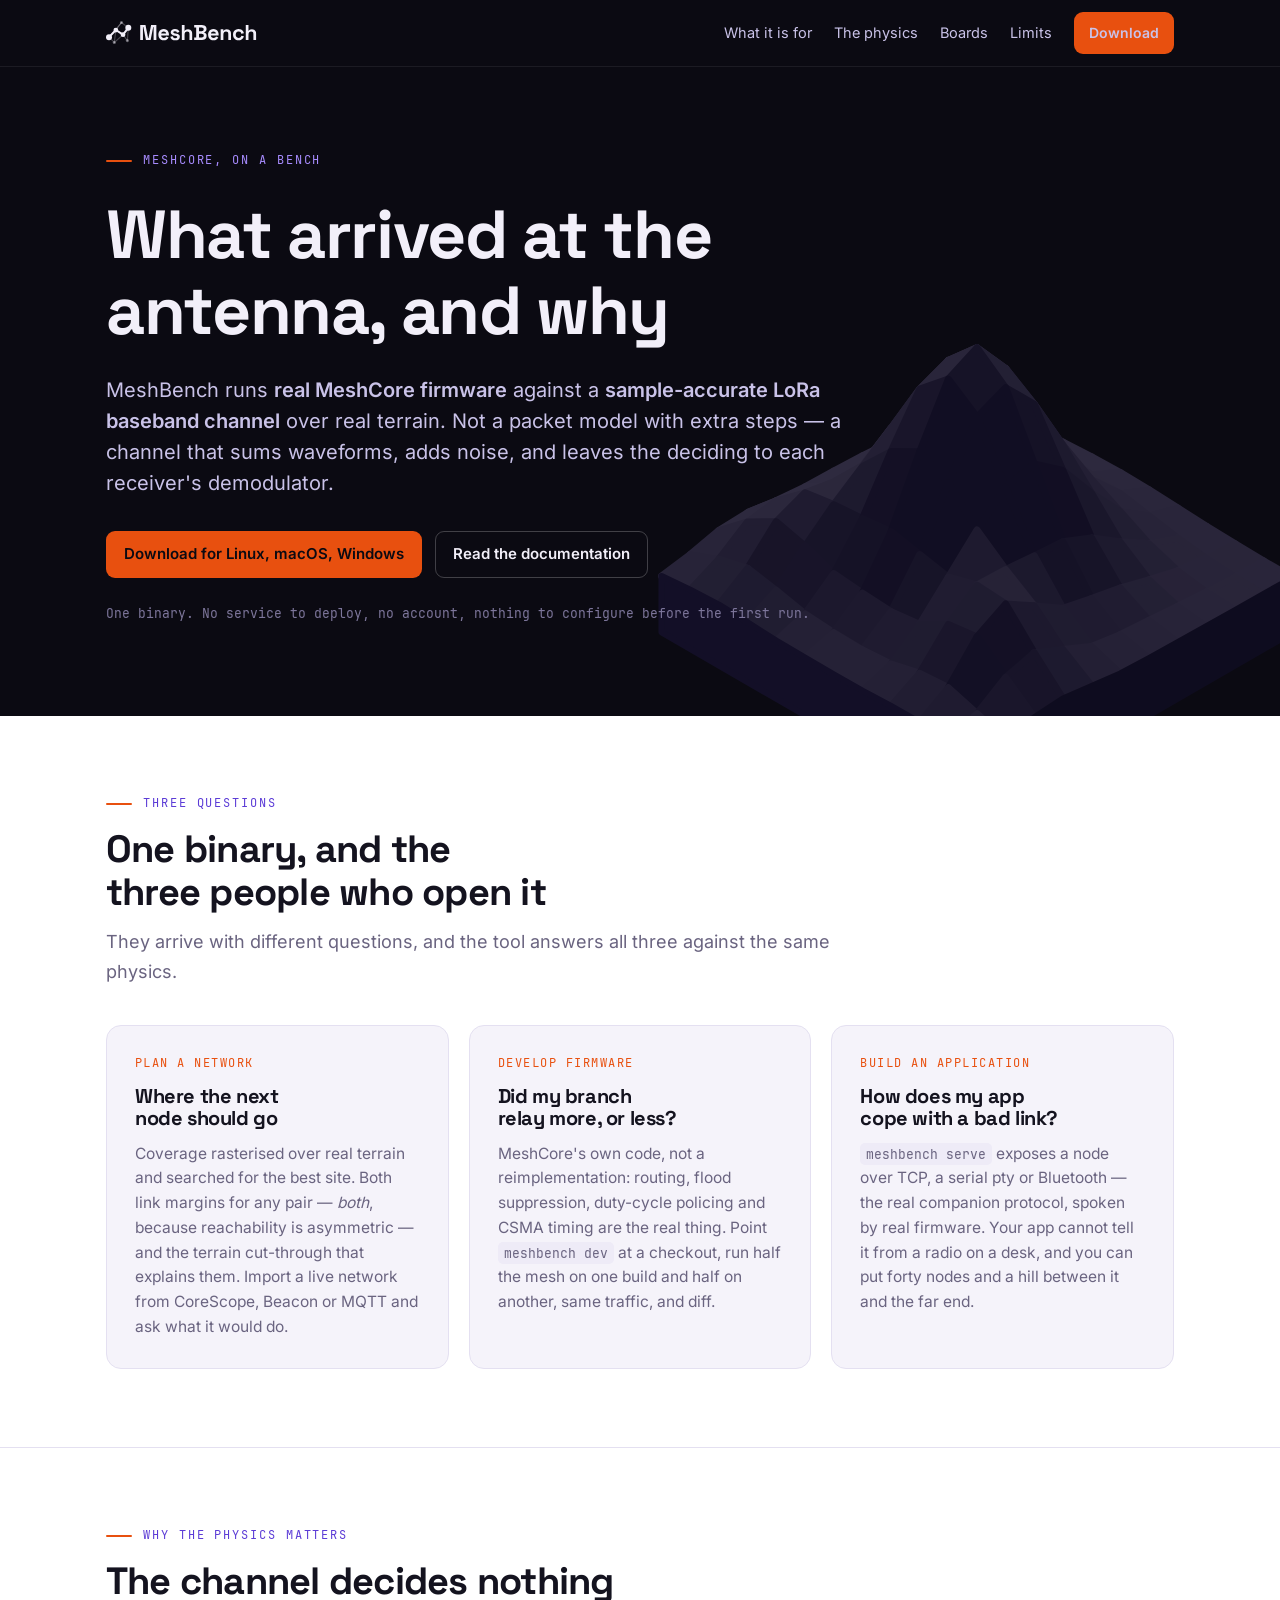
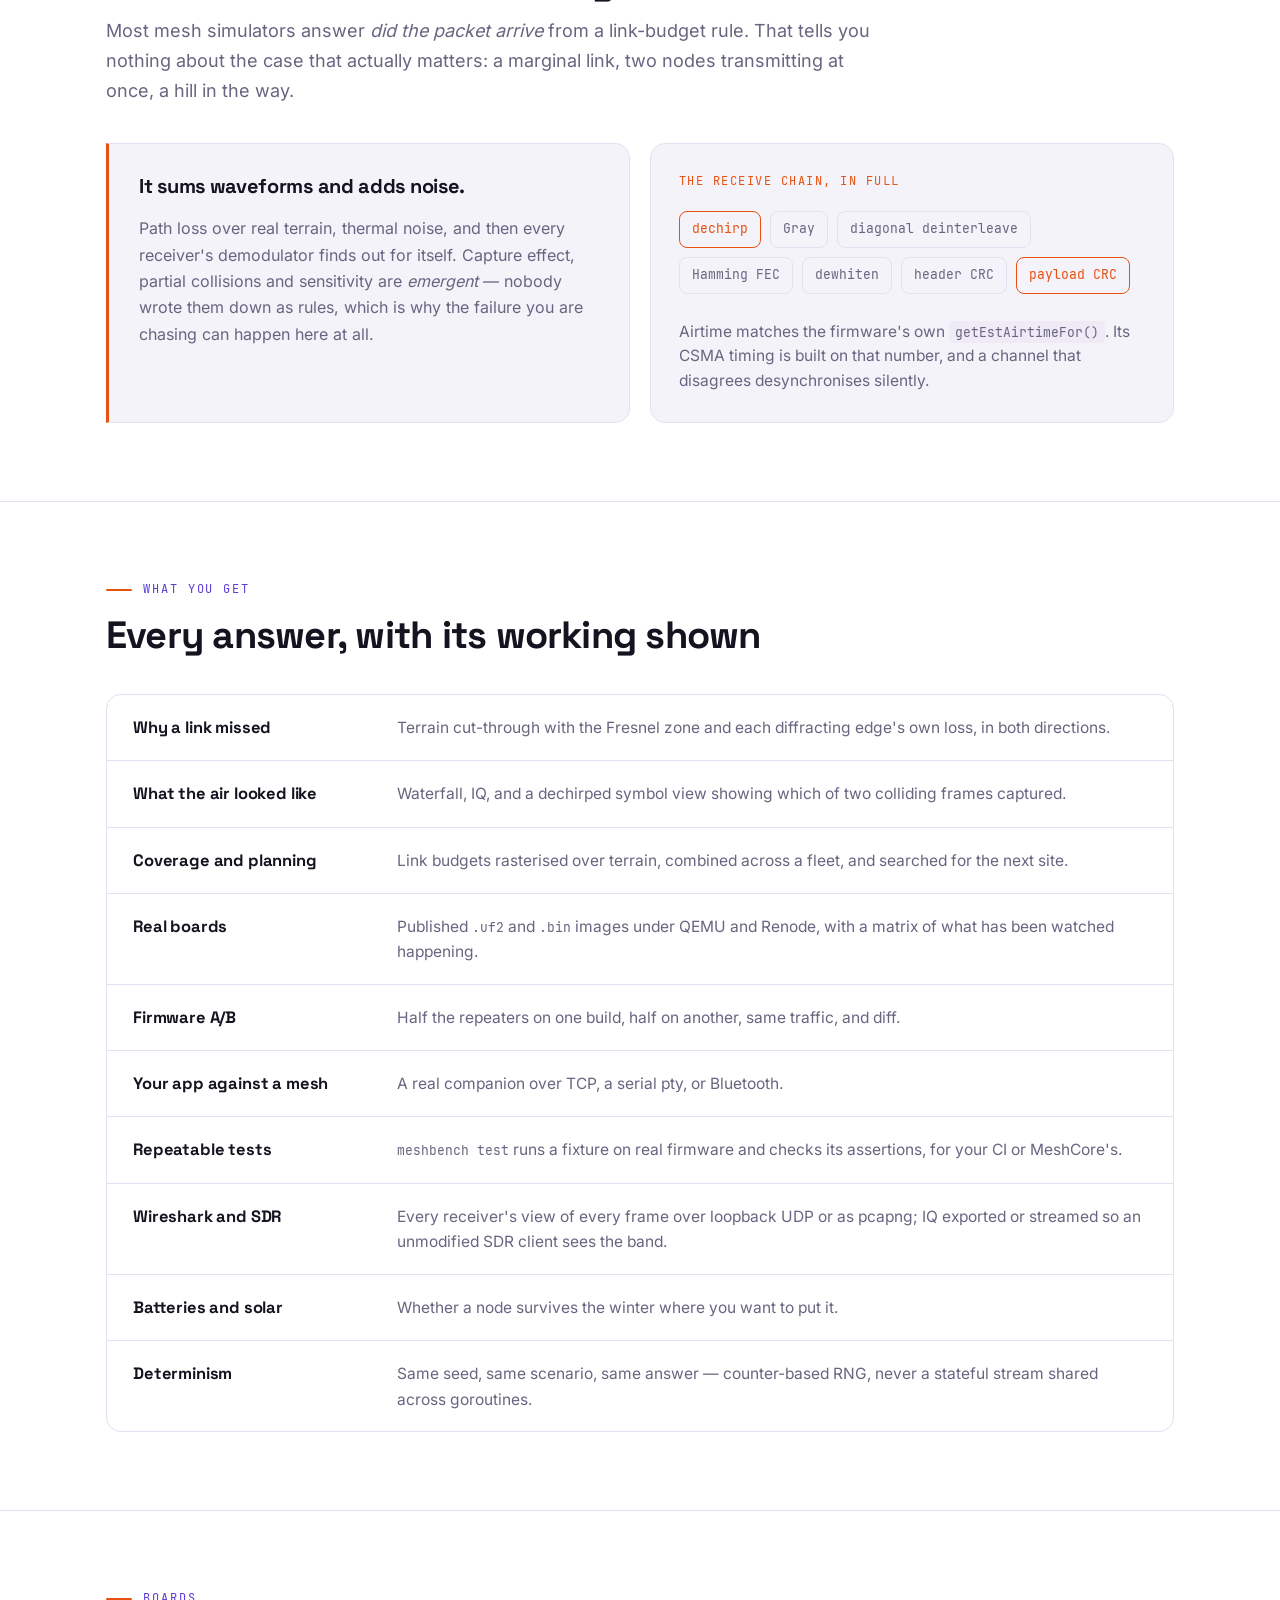
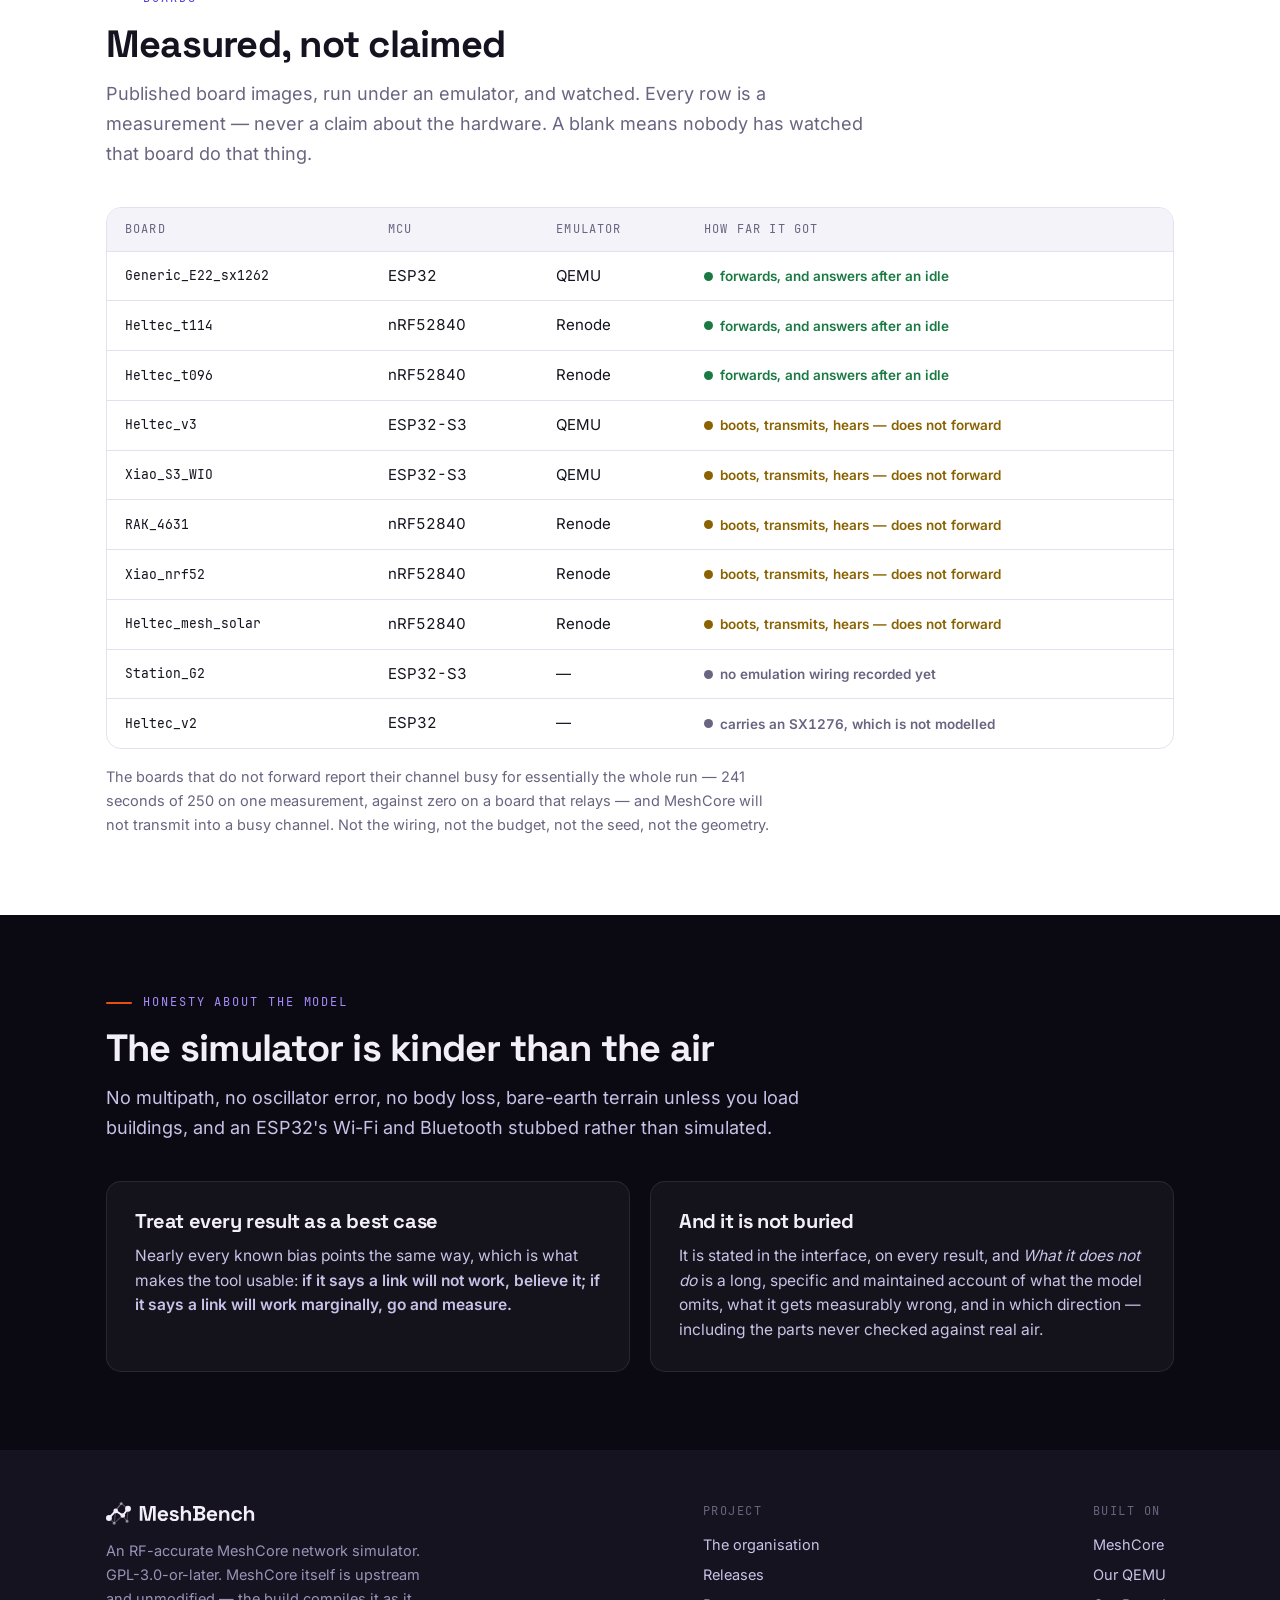
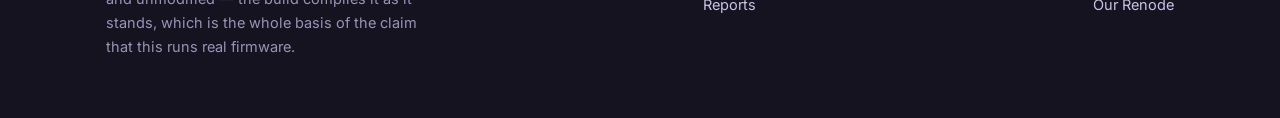
==== index.html @ 089a295e "site: one page, and the honesty section is not furniture A static front page for MeshBench: what it " ====
<!doctype html>
<html lang="en">
<head>
<meta charset="utf-8">
<meta name="viewport" content="width=device-width, initial-scale=1">
<title>MeshBench — what arrived at the antenna, and why</title>
<meta name="description" content="An RF-accurate MeshCore network simulator. Real firmware, a sample-accurate LoRa channel, real terrain, and a channel that decides nothing.">
<link rel="icon" href="brand/favicon.svg" type="image/svg+xml">
<meta name="theme-color" content="#0B0A12">
<meta property="og:title" content="MeshBench">
<meta property="og:description" content="An RF-accurate MeshCore network simulator: real firmware against a sample-accurate LoRa channel over real terrain.">
<meta property="og:image" content="brand/card.png">
<meta property="og:type" content="website">
<link rel="stylesheet" href="styles.css">
</head>
<body>

<header class="masthead">
  <div class="wrap">
    <a class="brand" href="#top" aria-label="MeshBench"><svg xmlns="http://www.w3.org/2000/svg" viewBox="0 0 324.6 49.2" fill="none" stroke-linecap="round" stroke-linejoin="round" role="img" aria-label="MeshBench"><g transform="translate(-6.25,-11.31) scale(1.3300)">
  <path d="M 9.50 34.50 L 18.00 43.00" stroke="currentColor" stroke-width="1.8" opacity="0.26"/>
  <path d="M 18.00 43.00 L 32.00 30.50" stroke="currentColor" stroke-width="1.8" opacity="0.26"/>
  <path d="M 18.00 43.00 L 20.50 23.00" stroke="currentColor" stroke-width="1.8" opacity="0.26"/>
  <path d="M 20.50 23.00 L 29.50 11.00" stroke="currentColor" stroke-width="1.8" opacity="0.26"/>
  <path d="M 29.50 11.00 L 40.50 19.50" stroke="currentColor" stroke-width="1.8" opacity="0.26"/>
  <path d="M 32.00 30.50 L 39.00 40.00" stroke="currentColor" stroke-width="1.8" opacity="0.26"/>
  <path d="M 40.50 19.50 L 39.00 40.00" stroke="currentColor" stroke-width="1.8" opacity="0.26"/>
  <path d="M 9.50 34.50 L 29.50 11.00" stroke="currentColor" stroke-width="1.8" opacity="0.26"/>
  <path d="M 9.50 34.50 L 20.50 23.00" stroke="currentColor" stroke-width="3.2"/>
  <path d="M 20.50 23.00 L 32.00 30.50" stroke="currentColor" stroke-width="3.2"/>
  <path d="M 32.00 30.50 L 40.50 19.50" stroke="currentColor" stroke-width="3.2"/>
  <circle cx="18.00" cy="43.00" r="2.50" fill="currentColor" opacity="0.4"/>
  <circle cx="29.50" cy="11.00" r="2.50" fill="currentColor" opacity="0.4"/>
  <circle cx="39.00" cy="40.00" r="2.50" fill="currentColor" opacity="0.4"/>
  <circle cx="20.50" cy="23.00" r="3.80" fill="currentColor"/>
  <circle cx="32.00" cy="30.50" r="3.80" fill="currentColor"/>
  <circle cx="9.50" cy="34.50" r="4.80" fill="currentColor"/>
  <circle cx="40.50" cy="19.50" r="4.80" fill="currentColor"/>
</g><g transform="translate(70.0,40.7)" fill="currentColor"><path d="M3.04 0V-32.2H14.31L19.87 -4.14H20.7L26.27 -32.2H37.54V0H31.65V-27.74H30.82L25.3 0H15.27L9.75 -27.74H8.92V0Z M53.36 0.64Q49.96 0.64 47.36 -0.8Q44.76 -2.25 43.31 -4.9Q41.86 -7.54 41.86 -11.13V-11.68Q41.86 -15.27 43.29 -17.92Q44.71 -20.56 47.29 -22.01Q49.86 -23.46 53.27 -23.46Q56.63 -23.46 59.11 -21.96Q61.59 -20.47 62.97 -17.82Q64.35 -15.18 64.35 -11.68V-9.71H47.75Q47.84 -7.36 49.5 -5.89Q51.15 -4.42 53.54 -4.42Q55.98 -4.42 57.13 -5.47Q58.28 -6.53 58.88 -7.82L63.62 -5.34Q62.97 -4.14 61.76 -2.74Q60.54 -1.33 58.51 -0.35Q56.49 0.64 53.36 0.64ZM47.79 -14.03H58.47Q58.28 -16.01 56.88 -17.2Q55.48 -18.4 53.22 -18.4Q50.88 -18.4 49.5 -17.2Q48.12 -16.01 47.79 -14.03Z M78.15 0.64Q73.69 0.64 70.84 -1.29Q67.99 -3.22 67.39 -6.81L72.73 -8.19Q73.05 -6.58 73.81 -5.66Q74.57 -4.74 75.69 -4.35Q76.82 -3.96 78.15 -3.96Q80.18 -3.96 81.14 -4.67Q82.11 -5.38 82.11 -6.44Q82.11 -7.5 81.19 -8.07Q80.27 -8.65 78.25 -9.02L76.96 -9.25Q74.57 -9.71 72.59 -10.51Q70.61 -11.32 69.41 -12.74Q68.22 -14.17 68.22 -16.42Q68.22 -19.83 70.7 -21.64Q73.19 -23.46 77.23 -23.46Q81.05 -23.46 83.58 -21.76Q86.11 -20.06 86.89 -17.3L81.51 -15.64Q81.14 -17.39 80.02 -18.12Q78.89 -18.86 77.23 -18.86Q75.58 -18.86 74.7 -18.29Q73.83 -17.71 73.83 -16.7Q73.83 -15.59 74.75 -15.06Q75.67 -14.54 77.23 -14.26L78.52 -14.03Q81.1 -13.57 83.19 -12.81Q85.28 -12.05 86.5 -10.65Q87.72 -9.25 87.72 -6.85Q87.72 -3.27 85.12 -1.31Q82.52 0.64 78.15 0.64Z M91.95 0V-32.2H97.75V-20.01H98.58Q98.95 -20.75 99.73 -21.48Q100.51 -22.22 101.82 -22.7Q103.13 -23.18 105.16 -23.18Q107.82 -23.18 109.82 -21.96Q111.83 -20.75 112.93 -18.61Q114.03 -16.47 114.03 -13.62V0H108.24V-13.16Q108.24 -15.73 106.97 -17.02Q105.71 -18.31 103.36 -18.31Q100.69 -18.31 99.22 -16.54Q97.75 -14.77 97.75 -11.59V0Z M118.36 0V-5.34H122.59V-26.86H118.36V-32.2H134.92Q137.86 -32.2 140.05 -31.21Q142.23 -30.22 143.45 -28.41Q144.67 -26.59 144.67 -24.06V-23.6Q144.67 -21.39 143.84 -19.99Q143.01 -18.58 141.89 -17.82Q140.76 -17.07 139.75 -16.74V-15.92Q140.76 -15.64 141.96 -14.88Q143.15 -14.12 144 -12.7Q144.85 -11.27 144.85 -8.97V-8.51Q144.85 -5.84 143.61 -3.93Q142.37 -2.02 140.19 -1.01Q138 0 135.1 0ZM128.66 -5.52H134.37Q136.34 -5.52 137.56 -6.49Q138.78 -7.45 138.78 -9.25V-9.71Q138.78 -11.5 137.59 -12.47Q136.39 -13.43 134.37 -13.43H128.66ZM128.66 -18.95H134.27Q136.16 -18.95 137.38 -19.92Q138.6 -20.88 138.6 -22.59V-23.05Q138.6 -24.79 137.4 -25.74Q136.21 -26.68 134.27 -26.68H128.66Z M159.57 0.64Q156.17 0.64 153.57 -0.8Q150.97 -2.25 149.52 -4.9Q148.07 -7.54 148.07 -11.13V-11.68Q148.07 -15.27 149.5 -17.92Q150.93 -20.56 153.5 -22.01Q156.08 -23.46 159.48 -23.46Q162.84 -23.46 165.32 -21.96Q167.81 -20.47 169.19 -17.82Q170.57 -15.18 170.57 -11.68V-9.71H153.96Q154.05 -7.36 155.71 -5.89Q157.37 -4.42 159.76 -4.42Q162.2 -4.42 163.35 -5.47Q164.5 -6.53 165.09 -7.82L169.83 -5.34Q169.19 -4.14 167.97 -2.74Q166.75 -1.33 164.73 -0.35Q162.7 0.64 159.57 0.64ZM154.01 -14.03H164.68Q164.5 -16.01 163.09 -17.2Q161.69 -18.4 159.44 -18.4Q157.09 -18.4 155.71 -17.2Q154.33 -16.01 154.01 -14.03Z M174.89 0V-22.82H180.6V-19.83H181.42Q181.98 -21.02 183.49 -22.1Q185.01 -23.18 188.09 -23.18Q190.76 -23.18 192.76 -21.96Q194.76 -20.75 195.87 -18.61Q196.97 -16.47 196.97 -13.62V0H191.18V-13.16Q191.18 -15.73 189.91 -17.02Q188.65 -18.31 186.3 -18.31Q183.63 -18.31 182.16 -16.54Q180.69 -14.77 180.69 -11.59V0Z M213.12 0.64Q209.81 0.64 207.12 -0.74Q204.42 -2.12 202.86 -4.74Q201.3 -7.36 201.3 -11.09V-11.73Q201.3 -15.46 202.86 -18.08Q204.42 -20.7 207.12 -22.08Q209.81 -23.46 213.12 -23.46Q216.38 -23.46 218.73 -22.31Q221.08 -21.16 222.53 -19.16Q223.97 -17.16 224.43 -14.63L218.82 -13.43Q218.64 -14.81 217.99 -15.92Q217.35 -17.02 216.18 -17.66Q215 -18.31 213.26 -18.31Q211.51 -18.31 210.11 -17.55Q208.7 -16.79 207.9 -15.29Q207.09 -13.8 207.09 -11.64V-11.18Q207.09 -9.02 207.9 -7.52Q208.7 -6.03 210.11 -5.27Q211.51 -4.51 213.26 -4.51Q215.88 -4.51 217.24 -5.87Q218.59 -7.22 218.96 -9.43L224.57 -8.1Q223.97 -5.66 222.53 -3.66Q221.08 -1.66 218.73 -0.51Q216.38 0.64 213.12 0.64Z M228.53 0V-32.2H234.32V-20.01H235.15Q235.52 -20.75 236.3 -21.48Q237.08 -22.22 238.39 -22.7Q239.71 -23.18 241.73 -23.18Q244.4 -23.18 246.4 -21.96Q248.4 -20.75 249.5 -18.61Q250.61 -16.47 250.61 -13.62V0H244.81V-13.16Q244.81 -15.73 243.55 -17.02Q242.28 -18.31 239.94 -18.31Q237.27 -18.31 235.8 -16.54Q234.32 -14.77 234.32 -11.59V0Z"/></g></svg></a>
    <nav>
      <a href="#uses">What it is for</a>
      <a href="#physics">The physics</a>
      <a href="#boards">Boards</a>
      <a href="#limits">Limits</a>
      <a class="btn btn-primary" href="https://github.com/MeshBench/meshbench/releases/latest">Download</a>
    </nav>
  </div>
</header>

<div class="hero" id="top">
  <div class="ghost" aria-hidden="true"><svg xmlns="http://www.w3.org/2000/svg" viewBox="0 0 48 48" fill="none" stroke-linecap="round" stroke-linejoin="round" role="img" aria-label="MeshBench">
  <path d="M 24.00 13.80 L 25.81 14.81 L 24.00 15.76 L 22.19 14.81 Z" fill="#a494db" stroke="#a494db" stroke-width="0.45"/>
  <path d="M 22.19 14.81 L 24.00 15.76 L 22.19 16.56 L 20.38 15.78 Z" fill="#ab9be2" stroke="#ab9be2" stroke-width="0.45"/>
  <path d="M 25.81 14.81 L 27.62 15.79 L 25.81 16.58 L 24.00 15.76 Z" fill="#aa9ae1" stroke="#aa9ae1" stroke-width="0.45"/>
  <path d="M 20.38 15.78 L 22.19 16.56 L 20.38 17.19 L 18.57 16.71 Z" fill="#b4a3ea" stroke="#b4a3ea" stroke-width="0.45"/>
  <path d="M 24.00 15.76 L 25.81 16.58 L 24.00 17.00 L 22.19 16.56 Z" fill="#b7a7ee" stroke="#b7a7ee" stroke-width="0.45"/>
  <path d="M 27.62 15.79 L 29.43 16.74 L 27.62 17.26 L 25.81 16.58 Z" fill="#b2a1e8" stroke="#b2a1e8" stroke-width="0.45"/>
  <path d="M 18.57 16.71 L 20.38 17.19 L 18.57 17.78 L 16.76 17.61 Z" fill="#bbaaf1" stroke="#bbaaf1" stroke-width="0.45"/>
  <path d="M 22.19 16.56 L 24.00 17.00 L 22.19 16.99 L 20.38 17.19 Z" fill="#c3b3fa" stroke="#c3b3fa" stroke-width="0.45"/>
  <path d="M 25.81 16.58 L 27.62 17.26 L 25.81 17.08 L 24.00 17.00 Z" fill="#c1b1f8" stroke="#c1b1f8" stroke-width="0.45"/>
  <path d="M 29.43 16.74 L 31.24 17.68 L 29.43 17.93 L 27.62 17.26 Z" fill="#b6a5ec" stroke="#b6a5ec" stroke-width="0.45"/>
  <path d="M 16.76 17.61 L 18.57 17.78 L 16.76 18.53 L 14.95 18.57 Z" fill="#bcabf2" stroke="#bcabf2" stroke-width="0.45"/>
  <path d="M 20.38 17.19 L 22.19 16.99 L 20.38 16.85 L 18.57 17.78 Z" fill="#c7b6fd" stroke="#c7b6fd" stroke-width="0.45"/>
  <path d="M 24.00 17.00 L 25.81 17.08 L 24.00 16.06 L 22.19 16.99 Z" fill="#c8b7fe" stroke="#c8b7fe" stroke-width="0.45"/>
  <path d="M 27.62 17.26 L 29.43 17.93 L 27.62 17.13 L 25.81 17.08 Z" fill="#c1b1f8" stroke="#c1b1f8" stroke-width="0.45"/>
  <path d="M 31.24 17.68 L 33.05 18.67 L 31.24 18.80 L 29.43 17.93 Z" fill="#b4a4eb" stroke="#b4a4eb" stroke-width="0.45"/>
  <path d="M 14.95 18.57 L 16.76 18.53 L 14.95 19.48 L 13.14 19.57 Z" fill="#baaaf1" stroke="#baaaf1" stroke-width="0.45"/>
  <path d="M 18.57 17.78 L 20.38 16.85 L 18.57 17.19 L 16.76 18.53 Z" fill="#c1b1f8" stroke="#c1b1f8" stroke-width="0.45"/>
  <path d="M 22.19 16.99 L 24.00 16.06 L 22.19 14.78 L 20.38 16.85 Z" fill="#c6b5fc" stroke="#c6b5fc" stroke-width="0.45"/>
  <path d="M 25.81 17.08 L 27.62 17.13 L 25.81 15.05 L 24.00 16.06 Z" fill="#c2b1f8" stroke="#c2b1f8" stroke-width="0.45"/>
  <path d="M 29.43 17.93 L 31.24 18.80 L 29.43 17.70 L 27.62 17.13 Z" fill="#b8a7ee" stroke="#b8a7ee" stroke-width="0.45"/>
  <path d="M 33.05 18.67 L 34.86 19.76 L 33.05 19.99 L 31.24 18.80 Z" fill="#ad9de4" stroke="#ad9de4" stroke-width="0.45"/>
  <path d="M 13.14 19.57 L 14.95 19.48 L 13.14 20.12 L 11.32 20.45 Z" fill="#c0aff6" stroke="#c0aff6" stroke-width="0.45"/>
  <path d="M 24.00 16.06 L 25.81 15.05 L 24.00 12.58 L 22.19 14.78 Z" fill="#c2b1f8" stroke="#c2b1f8" stroke-width="0.45"/>
  <path d="M 34.86 19.76 L 36.68 20.91 L 34.86 21.40 L 33.05 19.99 Z" fill="#a696dd" stroke="#a696dd" stroke-width="0.45"/>
  <path d="M 20.38 16.85 L 22.19 14.78 L 20.38 14.46 L 18.57 17.19 Z" fill="#beadf4" stroke="#beadf4" stroke-width="0.45"/>
  <path d="M 27.62 17.13 L 29.43 17.70 L 27.62 15.13 L 25.81 15.05 Z" fill="#b3a3ea" stroke="#b3a3ea" stroke-width="0.45"/>
  <path d="M 16.76 18.53 L 18.57 17.19 L 16.76 18.23 L 14.95 19.48 Z" fill="#b9a9f0" stroke="#b9a9f0" stroke-width="0.45"/>
  <path d="M 31.24 18.80 L 33.05 19.99 L 31.24 19.12 L 29.43 17.70 Z" fill="#a999e0" stroke="#a999e0" stroke-width="0.45"/>
  <path d="M 11.32 20.45 L 13.14 20.12 L 11.32 20.46 L 9.51 21.20 Z" fill="#c3b3fa" stroke="#c3b3fa" stroke-width="0.45"/>
  <path d="M 14.95 19.48 L 16.76 18.23 L 14.95 19.26 L 13.14 20.12 Z" fill="#bdadf4" stroke="#bdadf4" stroke-width="0.45"/>
  <path d="M 22.19 14.78 L 24.00 12.58 L 22.19 11.59 L 20.38 14.46 Z" fill="#c1b0f7" stroke="#c1b0f7" stroke-width="0.45"/>
  <path d="M 25.81 15.05 L 27.62 15.13 L 25.81 12.10 L 24.00 12.58 Z" fill="#b6a5ec" stroke="#b6a5ec" stroke-width="0.45"/>
  <path d="M 33.05 19.99 L 34.86 21.40 L 33.05 21.13 L 31.24 19.12 Z" fill="#9c8cd3" stroke="#9c8cd3" stroke-width="0.45"/>
  <path d="M 36.68 20.91 L 38.49 22.06 L 36.68 22.81 L 34.86 21.40 Z" fill="#a192d8" stroke="#a192d8" stroke-width="0.45"/>
  <path d="M 18.57 17.19 L 20.38 14.46 L 18.57 15.87 L 16.76 18.23 Z" fill="#af9fe6" stroke="#af9fe6" stroke-width="0.45"/>
  <path d="M 29.43 17.70 L 31.24 19.12 L 29.43 16.95 L 27.62 15.13 Z" fill="#9b8bd2" stroke="#9b8bd2" stroke-width="0.45"/>
  <path d="M 16.76 18.23 L 18.57 15.87 L 16.76 18.30 L 14.95 19.26 Z" fill="#a898df" stroke="#a898df" stroke-width="0.45"/>
  <path d="M 31.24 19.12 L 33.05 21.13 L 31.24 19.98 L 29.43 16.95 Z" fill="#8475bb" stroke="#8475bb" stroke-width="0.45"/>
  <path d="M 9.51 21.20 L 11.32 20.46 L 9.51 21.79 L 7.70 22.33 Z" fill="#b6a5ec" stroke="#b6a5ec" stroke-width="0.45"/>
  <path d="M 13.14 20.12 L 14.95 19.26 L 13.14 19.95 L 11.32 20.46 Z" fill="#c4b3fa" stroke="#c4b3fa" stroke-width="0.45"/>
  <path d="M 20.38 14.46 L 22.19 11.59 L 20.38 13.40 L 18.57 15.87 Z" fill="#a898df" stroke="#a898df" stroke-width="0.45"/>
  <path d="M 24.00 12.58 L 25.81 12.10 L 24.00 10.79 L 22.19 11.59 Z" fill="#c6b5fc" stroke="#c6b5fc" stroke-width="0.45"/>
  <path d="M 27.62 15.13 L 29.43 16.95 L 27.62 14.36 L 25.81 12.10 Z" fill="#9081c8" stroke="#9081c8" stroke-width="0.45"/>
  <path d="M 34.86 21.40 L 36.68 22.81 L 34.86 23.17 L 33.05 21.13 Z" fill="#9788ce" stroke="#9788ce" stroke-width="0.45"/>
  <path d="M 38.49 22.06 L 40.30 23.17 L 38.49 24.10 L 36.68 22.81 Z" fill="#a090d7" stroke="#a090d7" stroke-width="0.45"/>
  <path d="M 18.57 15.87 L 20.38 13.40 L 18.57 17.34 L 16.76 18.30 Z" fill="#8374ba" stroke="#8374ba" stroke-width="0.45"/>
  <path d="M 29.43 16.95 L 31.24 19.98 L 29.43 18.54 L 27.62 14.36 Z" fill="#6759a0" stroke="#6759a0" stroke-width="0.45"/>
  <path d="M 14.95 19.26 L 16.76 18.30 L 14.95 20.69 L 13.14 19.95 Z" fill="#aa9ae0" stroke="#aa9ae0" stroke-width="0.45"/>
  <path d="M 33.05 21.13 L 34.86 23.17 L 33.05 23.06 L 31.24 19.98 Z" fill="#7c6db4" stroke="#7c6db4" stroke-width="0.45"/>
  <path d="M 7.70 22.33 L 9.51 21.79 L 7.70 24.14 L 5.89 23.84 Z" fill="#9c8cd3" stroke="#9c8cd3" stroke-width="0.45"/>
  <path d="M 11.32 20.46 L 13.14 19.95 L 11.32 21.77 L 9.51 21.79 Z" fill="#aa9ae1" stroke="#aa9ae1" stroke-width="0.45"/>
  <path d="M 22.19 11.59 L 24.00 10.79 L 22.19 12.77 L 20.38 13.40 Z" fill="#a292d9" stroke="#a292d9" stroke-width="0.45"/>
  <path d="M 25.81 12.10 L 27.62 14.36 L 25.81 13.31 L 24.00 10.79 Z" fill="#8677bd" stroke="#8677bd" stroke-width="0.45"/>
  <path d="M 36.68 22.81 L 38.49 24.10 L 36.68 24.87 L 34.86 23.17 Z" fill="#9a8ad1" stroke="#9a8ad1" stroke-width="0.45"/>
  <path d="M 40.30 23.17 L 42.11 24.25 L 40.30 25.26 L 38.49 24.10 Z" fill="#a090d6" stroke="#a090d6" stroke-width="0.45"/>
  <path d="M 16.76 18.30 L 18.57 17.34 L 16.76 21.58 L 14.95 20.69 Z" fill="#6759a0" stroke="#6759a0" stroke-width="0.45"/>
  <path d="M 20.38 13.40 L 22.19 12.77 L 20.38 17.36 L 18.57 17.34 Z" fill="#52448b" stroke="#52448b" stroke-width="0.45"/>
  <path d="M 27.62 14.36 L 29.43 18.54 L 27.62 18.13 L 25.81 13.31 Z" fill="#3f3278" stroke="#3f3278" stroke-width="0.45"/>
  <path d="M 31.24 19.98 L 33.05 23.06 L 31.24 22.80 L 29.43 18.54 Z" fill="#594b91" stroke="#594b91" stroke-width="0.45"/>
  <path d="M 13.14 19.95 L 14.95 20.69 L 13.14 23.32 L 11.32 21.77 Z" fill="#6f60a7" stroke="#6f60a7" stroke-width="0.45"/>
  <path d="M 34.86 23.17 L 36.68 24.87 L 34.86 25.45 L 33.05 23.06 Z" fill="#8677be" stroke="#8677be" stroke-width="0.45"/>
  <path d="M 5.89 23.84 L 7.70 24.14 L 5.89 26.08 L 4.08 25.21 Z" fill="#9989d0" stroke="#9989d0" stroke-width="0.45"/>
  <path d="M 9.51 21.79 L 11.32 21.77 L 9.51 24.72 L 7.70 24.14 Z" fill="#7869b0" stroke="#7869b0" stroke-width="0.45"/>
  <path d="M 24.00 10.79 L 25.81 13.31 L 24.00 15.17 L 22.19 12.77 Z" fill="#44377d" stroke="#44377d" stroke-width="0.45"/>
  <path d="M 38.49 24.10 L 40.30 25.26 L 38.49 26.22 L 36.68 24.87 Z" fill="#9d8dd4" stroke="#9d8dd4" stroke-width="0.45"/>
  <path d="M 42.11 24.25 L 43.92 25.31 L 42.11 26.34 L 40.30 25.26 Z" fill="#a090d7" stroke="#a090d7" stroke-width="0.45"/>
  <path d="M 14.95 20.69 L 16.76 21.58 L 14.95 25.06 L 13.14 23.32 Z" fill="#4a3d83" stroke="#4a3d83" stroke-width="0.45"/>
  <path d="M 18.57 17.34 L 20.38 17.36 L 18.57 22.40 L 16.76 21.58 Z" fill="#382b71" stroke="#382b71" stroke-width="0.45"/>
  <path d="M 22.19 12.77 L 24.00 15.17 L 22.19 19.31 L 20.38 17.36 Z" fill="#2c2066" stroke="#2c2066" stroke-width="0.45"/>
  <path d="M 25.81 13.31 L 27.62 18.13 L 25.81 19.58 L 24.00 15.17 Z" fill="#2c2066" stroke="#2c2066" stroke-width="0.45"/>
  <path d="M 29.43 18.54 L 31.24 22.80 L 29.43 23.04 L 27.62 18.13 Z" fill="#2f2268" stroke="#2f2268" stroke-width="0.45"/>
  <path d="M 33.05 23.06 L 34.86 25.45 L 33.05 25.97 L 31.24 22.80 Z" fill="#685aa0" stroke="#685aa0" stroke-width="0.45"/>
  <path d="M 11.32 21.77 L 13.14 23.32 L 11.32 26.12 L 9.51 24.72 Z" fill="#4b3d83" stroke="#4b3d83" stroke-width="0.45"/>
  <path d="M 36.68 24.87 L 38.49 26.22 L 36.68 27.12 L 34.86 25.45 Z" fill="#9585cc" stroke="#9585cc" stroke-width="0.45"/>
  <path d="M 7.70 24.14 L 9.51 24.72 L 7.70 27.02 L 5.89 26.08 Z" fill="#8072b8" stroke="#8072b8" stroke-width="0.45"/>
  <path d="M 40.30 25.26 L 42.11 26.34 L 40.30 27.37 L 38.49 26.22 Z" fill="#9f8fd6" stroke="#9f8fd6" stroke-width="0.45"/>
  <path d="M 24.00 15.17 L 25.81 19.58 L 24.00 22.30 L 22.19 19.31 Z" fill="#2c2066" stroke="#2c2066" stroke-width="0.45"/>
  <path d="M 13.14 23.32 L 14.95 25.06 L 13.14 27.60 L 11.32 26.12 Z" fill="#4d3f86" stroke="#4d3f86" stroke-width="0.45"/>
  <path d="M 16.76 21.58 L 18.57 22.40 L 16.76 26.29 L 14.95 25.06 Z" fill="#403379" stroke="#403379" stroke-width="0.45"/>
  <path d="M 20.38 17.36 L 22.19 19.31 L 20.38 23.85 L 18.57 22.40 Z" fill="#2c2066" stroke="#2c2066" stroke-width="0.45"/>
  <path d="M 27.62 18.13 L 29.43 23.04 L 27.62 23.94 L 25.81 19.58 Z" fill="#2c2066" stroke="#2c2066" stroke-width="0.45"/>
  <path d="M 31.24 22.80 L 33.05 25.97 L 31.24 26.63 L 29.43 23.04 Z" fill="#4a3d83" stroke="#4a3d83" stroke-width="0.45"/>
  <path d="M 34.86 25.45 L 36.68 27.12 L 34.86 28.00 L 33.05 25.97 Z" fill="#8677be" stroke="#8677be" stroke-width="0.45"/>
  <path d="M 9.51 24.72 L 11.32 26.12 L 9.51 28.14 L 7.70 27.02 Z" fill="#6d5fa6" stroke="#6d5fa6" stroke-width="0.45"/>
  <path d="M 38.49 26.22 L 40.30 27.37 L 38.49 28.38 L 36.68 27.12 Z" fill="#9d8dd4" stroke="#9d8dd4" stroke-width="0.45"/>
  <path d="M 22.19 19.31 L 24.00 22.30 L 22.19 25.28 L 20.38 23.85 Z" fill="#2c2066" stroke="#2c2066" stroke-width="0.45"/>
  <path d="M 25.81 19.58 L 27.62 23.94 L 25.81 24.80 L 24.00 22.30 Z" fill="#2c2066" stroke="#2c2066" stroke-width="0.45"/>
  <path d="M 11.32 26.12 L 13.14 27.60 L 11.32 29.29 L 9.51 28.14 Z" fill="#7769af" stroke="#7769af" stroke-width="0.45"/>
  <path d="M 14.95 25.06 L 16.76 26.29 L 14.95 28.78 L 13.14 27.60 Z" fill="#61539a" stroke="#61539a" stroke-width="0.45"/>
  <path d="M 18.57 22.40 L 20.38 23.85 L 18.57 27.46 L 16.76 26.29 Z" fill="#34276e" stroke="#34276e" stroke-width="0.45"/>
  <path d="M 29.43 23.04 L 31.24 26.63 L 29.43 27.25 L 27.62 23.94 Z" fill="#3f3279" stroke="#3f3279" stroke-width="0.45"/>
  <path d="M 33.05 25.97 L 34.86 28.00 L 33.05 28.91 L 31.24 26.63 Z" fill="#7567ad" stroke="#7567ad" stroke-width="0.45"/>
  <path d="M 36.68 27.12 L 38.49 28.38 L 36.68 29.39 L 34.86 28.00 Z" fill="#9888cf" stroke="#9888cf" stroke-width="0.45"/>
  <path d="M 20.38 23.85 L 22.19 25.28 L 20.38 28.26 L 18.57 27.46 Z" fill="#493c82" stroke="#493c82" stroke-width="0.45"/>
  <path d="M 24.00 22.30 L 25.81 24.80 L 24.00 25.78 L 22.19 25.28 Z" fill="#6b5da3" stroke="#6b5da3" stroke-width="0.45"/>
  <path d="M 27.62 23.94 L 29.43 27.25 L 27.62 27.09 L 25.81 24.80 Z" fill="#63559b" stroke="#63559b" stroke-width="0.45"/>
  <path d="M 13.14 27.60 L 14.95 28.78 L 13.14 30.36 L 11.32 29.29 Z" fill="#8879bf" stroke="#8879bf" stroke-width="0.45"/>
  <path d="M 16.76 26.29 L 18.57 27.46 L 16.76 29.87 L 14.95 28.78 Z" fill="#67589f" stroke="#67589f" stroke-width="0.45"/>
  <path d="M 31.24 26.63 L 33.05 28.91 L 31.24 29.66 L 29.43 27.25 Z" fill="#6f61a7" stroke="#6f61a7" stroke-width="0.45"/>
  <path d="M 34.86 28.00 L 36.68 29.39 L 34.86 30.40 L 33.05 28.91 Z" fill="#9383ca" stroke="#9383ca" stroke-width="0.45"/>
  <path d="M 18.57 27.46 L 20.38 28.26 L 18.57 30.77 L 16.76 29.87 Z" fill="#7061a8" stroke="#7061a8" stroke-width="0.45"/>
  <path d="M 22.19 25.28 L 24.00 25.78 L 22.19 28.26 L 20.38 28.26 Z" fill="#7567ad" stroke="#7567ad" stroke-width="0.45"/>
  <path d="M 25.81 24.80 L 27.62 27.09 L 25.81 26.97 L 24.00 25.78 Z" fill="#9181c8" stroke="#9181c8" stroke-width="0.45"/>
  <path d="M 29.43 27.25 L 31.24 29.66 L 29.43 29.85 L 27.62 27.09 Z" fill="#7264aa" stroke="#7264aa" stroke-width="0.45"/>
  <path d="M 14.95 28.78 L 16.76 29.87 L 14.95 31.42 L 13.14 30.36 Z" fill="#8d7dc4" stroke="#8d7dc4" stroke-width="0.45"/>
  <path d="M 33.05 28.91 L 34.86 30.40 L 33.05 31.36 L 31.24 29.66 Z" fill="#8e7fc6" stroke="#8e7fc6" stroke-width="0.45"/>
  <path d="M 16.76 29.87 L 18.57 30.77 L 16.76 32.45 L 14.95 31.42 Z" fill="#8e7fc6" stroke="#8e7fc6" stroke-width="0.45"/>
  <path d="M 20.38 28.26 L 22.19 28.26 L 20.38 31.35 L 18.57 30.77 Z" fill="#7263aa" stroke="#7263aa" stroke-width="0.45"/>
  <path d="M 24.00 25.78 L 25.81 26.97 L 24.00 29.05 L 22.19 28.26 Z" fill="#7264aa" stroke="#7264aa" stroke-width="0.45"/>
  <path d="M 27.62 27.09 L 29.43 29.85 L 27.62 30.05 L 25.81 26.97 Z" fill="#64569c" stroke="#64569c" stroke-width="0.45"/>
  <path d="M 31.24 29.66 L 33.05 31.36 L 31.24 32.15 L 29.43 29.85 Z" fill="#8475bb" stroke="#8475bb" stroke-width="0.45"/>
  <path d="M 18.57 30.77 L 20.38 31.35 L 18.57 33.42 L 16.76 32.45 Z" fill="#8a7bc2" stroke="#8a7bc2" stroke-width="0.45"/>
  <path d="M 22.19 28.26 L 24.00 29.05 L 22.19 32.26 L 20.38 31.35 Z" fill="#56488f" stroke="#56488f" stroke-width="0.45"/>
  <path d="M 25.81 26.97 L 27.62 30.05 L 25.81 31.61 L 24.00 29.05 Z" fill="#382c72" stroke="#382c72" stroke-width="0.45"/>
  <path d="M 29.43 29.85 L 31.24 32.15 L 29.43 32.94 L 27.62 30.05 Z" fill="#685aa1" stroke="#685aa1" stroke-width="0.45"/>
  <path d="M 20.38 31.35 L 22.19 32.26 L 20.38 34.44 L 18.57 33.42 Z" fill="#796bb1" stroke="#796bb1" stroke-width="0.45"/>
  <path d="M 24.00 29.05 L 25.81 31.61 L 24.00 33.90 L 22.19 32.26 Z" fill="#362a70" stroke="#362a70" stroke-width="0.45"/>
  <path d="M 27.62 30.05 L 29.43 32.94 L 27.62 34.13 L 25.81 31.61 Z" fill="#4b3e84" stroke="#4b3e84" stroke-width="0.45"/>
  <path d="M 22.19 32.26 L 24.00 33.90 L 22.19 35.61 L 20.38 34.44 Z" fill="#7162a9" stroke="#7162a9" stroke-width="0.45"/>
  <path d="M 25.81 31.61 L 27.62 34.13 L 25.81 35.53 L 24.00 33.90 Z" fill="#574990" stroke="#574990" stroke-width="0.45"/>
  <path d="M 24.00 33.90 L 25.81 35.53 L 24.00 36.76 L 22.19 35.61 Z" fill="#8374bb" stroke="#8374bb" stroke-width="0.45"/>
  <path d="M 4.08 25.21 L 5.89 26.08 L 7.70 27.02 L 9.51 28.14 L 11.32 29.29 L 13.14 30.36 L 14.95 31.42 L 16.76 32.45 L 18.57 33.42 L 20.38 34.44 L 22.19 35.61 L 24.00 36.76 L 24.00 40.26 L 4.08 28.76 Z" fill="#33257A" stroke="#33257A" stroke-width="0.4"/>
  <path d="M 24.00 36.76 L 25.81 35.53 L 27.62 34.13 L 29.43 32.94 L 31.24 32.15 L 33.05 31.36 L 34.86 30.40 L 36.68 29.39 L 38.49 28.38 L 40.30 27.37 L 42.11 26.34 L 43.92 25.31 L 43.92 28.76 L 24.00 40.26 Z" fill="#1E1553" stroke="#1E1553" stroke-width="0.4"/>
</svg></div>
  <div class="wrap">
    <div class="eyebrow">MeshCore, on a bench</div>
    <h1>What arrived at the antenna, and why</h1>
    <p class="lede">MeshBench runs <strong>real MeshCore firmware</strong> against a
      <strong>sample-accurate LoRa baseband channel</strong> over real terrain. Not a packet
      model with extra steps — a channel that sums waveforms, adds noise, and leaves the
      deciding to each receiver's demodulator.</p>
    <div class="cta">
      <a class="btn btn-primary" href="https://github.com/MeshBench/meshbench/releases/latest">Download for Linux, macOS, Windows</a>
      <a class="btn btn-ghost" href="https://github.com/MeshBench/meshbench-docs">Read the documentation</a>
    </div>
    <p class="note">One binary. No service to deploy, no account, nothing to configure before the first run.</p>
  </div>
</div>

<section id="uses">
  <div class="wrap">
    <div class="sechead">
      <div class="eyebrow">Three questions</div>
      <h2>One binary, and the three people who open it</h2>
      <p>They arrive with different questions, and the tool answers all three against the same physics.</p>
    </div>
    <div class="grid g3">
      <div class="card">
        <div class="kicker">Plan a network</div>
        <h3>Where the next node should go</h3>
        <p>Coverage rasterised over real terrain and searched for the best site. Both link margins
        for any pair — <em>both</em>, because reachability is asymmetric — and the terrain
        cut-through that explains them. Import a live network from CoreScope, Beacon or MQTT and
        ask what it would do.</p>
      </div>
      <div class="card">
        <div class="kicker">Develop firmware</div>
        <h3>Did my branch relay more, or less?</h3>
        <p>MeshCore's own code, not a reimplementation: routing, flood suppression, duty-cycle
        policing and CSMA timing are the real thing. Point <code>meshbench dev</code> at a
        checkout, run half the mesh on one build and half on another, same traffic, and diff.</p>
      </div>
      <div class="card">
        <div class="kicker">Build an application</div>
        <h3>How does my app cope with a bad link?</h3>
        <p><code>meshbench serve</code> exposes a node over TCP, a serial pty or Bluetooth —
        the real companion protocol, spoken by real firmware. Your app cannot tell it from a radio
        on a desk, and you can put forty nodes and a hill between it and the far end.</p>
      </div>
    </div>
  </div>
</section>

<section id="physics">
  <div class="wrap">
    <div class="sechead">
      <div class="eyebrow">Why the physics matters</div>
      <h2>The channel decides nothing</h2>
      <p>Most mesh simulators answer <em>did the packet arrive</em> from a link-budget rule. That
      tells you nothing about the case that actually matters: a marginal link, two nodes
      transmitting at once, a hill in the way.</p>
    </div>
    <div class="grid g2">
      <div class="pull">
        <b>It sums waveforms and adds noise.</b>
        <p>Path loss over real terrain, thermal noise, and then every receiver's demodulator finds
        out for itself. Capture effect, partial collisions and sensitivity are <em>emergent</em> —
        nobody wrote them down as rules, which is why the failure you are chasing can happen here
        at all.</p>
      </div>
      <div class="card">
        <div class="kicker">The receive chain, in full</div>
        <div class="chain">
          <span class="hot">dechirp</span><span>Gray</span><span>diagonal deinterleave</span>
          <span>Hamming FEC</span><span>dewhiten</span><span>header CRC</span>
          <span class="hot">payload CRC</span>
        </div>
        <p style="margin-top:14px">Airtime matches the firmware's own <code>getEstAirtimeFor()</code>.
        Its CSMA timing is built on that number, and a channel that disagrees desynchronises
        silently.</p>
      </div>
    </div>
  </div>
</section>

<section id="what">
  <div class="wrap">
    <div class="sechead">
      <div class="eyebrow">What you get</div>
      <h2>Every answer, with its working shown</h2>
    </div>
    <div class="feats">
      <div class="feat"><b>Why a link missed</b><span>Terrain cut-through with the Fresnel zone and each diffracting edge's own loss, in both directions.</span></div>
      <div class="feat"><b>What the air looked like</b><span>Waterfall, IQ, and a dechirped symbol view showing which of two colliding frames captured.</span></div>
      <div class="feat"><b>Coverage and planning</b><span>Link budgets rasterised over terrain, combined across a fleet, and searched for the next site.</span></div>
      <div class="feat"><b>Real boards</b><span>Published <code>.uf2</code> and <code>.bin</code> images under QEMU and Renode, with a matrix of what has been watched happening.</span></div>
      <div class="feat"><b>Firmware A/B</b><span>Half the repeaters on one build, half on another, same traffic, and diff.</span></div>
      <div class="feat"><b>Your app against a mesh</b><span>A real companion over TCP, a serial pty, or Bluetooth.</span></div>
      <div class="feat"><b>Repeatable tests</b><span><code>meshbench test</code> runs a fixture on real firmware and checks its assertions, for your CI or MeshCore's.</span></div>
      <div class="feat"><b>Wireshark and SDR</b><span>Every receiver's view of every frame over loopback UDP or as pcapng; IQ exported or streamed so an unmodified SDR client sees the band.</span></div>
      <div class="feat"><b>Batteries and solar</b><span>Whether a node survives the winter where you want to put it.</span></div>
      <div class="feat"><b>Determinism</b><span>Same seed, same scenario, same answer — counter-based RNG, never a stateful stream shared across goroutines.</span></div>
    </div>
  </div>
</section>

<section id="boards">
  <div class="wrap">
    <div class="sechead">
      <div class="eyebrow">Boards</div>
      <h2>Measured, not claimed</h2>
      <p>Published board images, run under an emulator, and watched. Every row is a measurement —
      never a claim about the hardware. A blank means nobody has watched that board do that thing.</p>
    </div>
    <div class="tablewrap">
      <table>
        <thead><tr><th>Board</th><th>MCU</th><th>Emulator</th><th>How far it got</th></tr></thead>
        <tbody>
          <tr><td class="mono">Generic_E22_sx1262</td><td>ESP32</td><td>QEMU</td><td><span class="pill relays">forwards, and answers after an idle</span></td></tr>
          <tr><td class="mono">Heltec_t114</td><td>nRF52840</td><td>Renode</td><td><span class="pill relays">forwards, and answers after an idle</span></td></tr>
          <tr><td class="mono">Heltec_t096</td><td>nRF52840</td><td>Renode</td><td><span class="pill relays">forwards, and answers after an idle</span></td></tr>
          <tr><td class="mono">Heltec_v3</td><td>ESP32-S3</td><td>QEMU</td><td><span class="pill hears">boots, transmits, hears — does not forward</span></td></tr>
          <tr><td class="mono">Xiao_S3_WIO</td><td>ESP32-S3</td><td>QEMU</td><td><span class="pill hears">boots, transmits, hears — does not forward</span></td></tr>
          <tr><td class="mono">RAK_4631</td><td>nRF52840</td><td>Renode</td><td><span class="pill hears">boots, transmits, hears — does not forward</span></td></tr>
          <tr><td class="mono">Xiao_nrf52</td><td>nRF52840</td><td>Renode</td><td><span class="pill hears">boots, transmits, hears — does not forward</span></td></tr>
          <tr><td class="mono">Heltec_mesh_solar</td><td>nRF52840</td><td>Renode</td><td><span class="pill hears">boots, transmits, hears — does not forward</span></td></tr>
          <tr><td class="mono">Station_G2</td><td>ESP32-S3</td><td>—</td><td><span class="pill none">no emulation wiring recorded yet</span></td></tr>
          <tr><td class="mono">Heltec_v2</td><td>ESP32</td><td>—</td><td><span class="pill none">carries an SX1276, which is not modelled</span></td></tr>
        </tbody>
      </table>
    </div>
    <p class="legend">The boards that do not forward report their channel busy for essentially the
    whole run — 241 seconds of 250 on one measurement, against zero on a board that relays — and
    MeshCore will not transmit into a busy channel. Not the wiring, not the budget, not the seed,
    not the geometry.</p>
  </div>
</section>

<section id="limits" class="honesty">
  <div class="wrap">
    <div class="sechead">
      <div class="eyebrow">Honesty about the model</div>
      <h2>The simulator is kinder than the air</h2>
      <p>No multipath, no oscillator error, no body loss, bare-earth terrain unless you load
      buildings, and an ESP32's Wi-Fi and Bluetooth stubbed rather than simulated.</p>
    </div>
    <div class="grid g2">
      <div class="card">
        <h3>Treat every result as a best case</h3>
        <p>Nearly every known bias points the same way, which is what makes the tool usable:
        <strong>if it says a link will not work, believe it; if it says a link will work
        marginally, go and measure.</strong></p>
      </div>
      <div class="card">
        <h3>And it is not buried</h3>
        <p>It is stated in the interface, on every result, and <em>What it does not do</em> is a
        long, specific and maintained account of what the model omits, what it gets measurably
        wrong, and in which direction — including the parts never checked against real air.</p>
      </div>
    </div>
  </div>
</section>

<footer>
  <div class="wrap">
    <div class="col about">
      <svg xmlns="http://www.w3.org/2000/svg" viewBox="0 0 324.6 49.2" fill="none" stroke-linecap="round" stroke-linejoin="round" role="img" aria-label="MeshBench"><g transform="translate(-6.25,-11.31) scale(1.3300)">
  <path d="M 9.50 34.50 L 18.00 43.00" stroke="currentColor" stroke-width="1.8" opacity="0.26"/>
  <path d="M 18.00 43.00 L 32.00 30.50" stroke="currentColor" stroke-width="1.8" opacity="0.26"/>
  <path d="M 18.00 43.00 L 20.50 23.00" stroke="currentColor" stroke-width="1.8" opacity="0.26"/>
  <path d="M 20.50 23.00 L 29.50 11.00" stroke="currentColor" stroke-width="1.8" opacity="0.26"/>
  <path d="M 29.50 11.00 L 40.50 19.50" stroke="currentColor" stroke-width="1.8" opacity="0.26"/>
  <path d="M 32.00 30.50 L 39.00 40.00" stroke="currentColor" stroke-width="1.8" opacity="0.26"/>
  <path d="M 40.50 19.50 L 39.00 40.00" stroke="currentColor" stroke-width="1.8" opacity="0.26"/>
  <path d="M 9.50 34.50 L 29.50 11.00" stroke="currentColor" stroke-width="1.8" opacity="0.26"/>
  <path d="M 9.50 34.50 L 20.50 23.00" stroke="currentColor" stroke-width="3.2"/>
  <path d="M 20.50 23.00 L 32.00 30.50" stroke="currentColor" stroke-width="3.2"/>
  <path d="M 32.00 30.50 L 40.50 19.50" stroke="currentColor" stroke-width="3.2"/>
  <circle cx="18.00" cy="43.00" r="2.50" fill="currentColor" opacity="0.4"/>
  <circle cx="29.50" cy="11.00" r="2.50" fill="currentColor" opacity="0.4"/>
  <circle cx="39.00" cy="40.00" r="2.50" fill="currentColor" opacity="0.4"/>
  <circle cx="20.50" cy="23.00" r="3.80" fill="currentColor"/>
  <circle cx="32.00" cy="30.50" r="3.80" fill="currentColor"/>
  <circle cx="9.50" cy="34.50" r="4.80" fill="currentColor"/>
  <circle cx="40.50" cy="19.50" r="4.80" fill="currentColor"/>
</g><g transform="translate(70.0,40.7)" fill="currentColor"><path d="M3.04 0V-32.2H14.31L19.87 -4.14H20.7L26.27 -32.2H37.54V0H31.65V-27.74H30.82L25.3 0H15.27L9.75 -27.74H8.92V0Z M53.36 0.64Q49.96 0.64 47.36 -0.8Q44.76 -2.25 43.31 -4.9Q41.86 -7.54 41.86 -11.13V-11.68Q41.86 -15.27 43.29 -17.92Q44.71 -20.56 47.29 -22.01Q49.86 -23.46 53.27 -23.46Q56.63 -23.46 59.11 -21.96Q61.59 -20.47 62.97 -17.82Q64.35 -15.18 64.35 -11.68V-9.71H47.75Q47.84 -7.36 49.5 -5.89Q51.15 -4.42 53.54 -4.42Q55.98 -4.42 57.13 -5.47Q58.28 -6.53 58.88 -7.82L63.62 -5.34Q62.97 -4.14 61.76 -2.74Q60.54 -1.33 58.51 -0.35Q56.49 0.64 53.36 0.64ZM47.79 -14.03H58.47Q58.28 -16.01 56.88 -17.2Q55.48 -18.4 53.22 -18.4Q50.88 -18.4 49.5 -17.2Q48.12 -16.01 47.79 -14.03Z M78.15 0.64Q73.69 0.64 70.84 -1.29Q67.99 -3.22 67.39 -6.81L72.73 -8.19Q73.05 -6.58 73.81 -5.66Q74.57 -4.74 75.69 -4.35Q76.82 -3.96 78.15 -3.96Q80.18 -3.96 81.14 -4.67Q82.11 -5.38 82.11 -6.44Q82.11 -7.5 81.19 -8.07Q80.27 -8.65 78.25 -9.02L76.96 -9.25Q74.57 -9.71 72.59 -10.51Q70.61 -11.32 69.41 -12.74Q68.22 -14.17 68.22 -16.42Q68.22 -19.83 70.7 -21.64Q73.19 -23.46 77.23 -23.46Q81.05 -23.46 83.58 -21.76Q86.11 -20.06 86.89 -17.3L81.51 -15.64Q81.14 -17.39 80.02 -18.12Q78.89 -18.86 77.23 -18.86Q75.58 -18.86 74.7 -18.29Q73.83 -17.71 73.83 -16.7Q73.83 -15.59 74.75 -15.06Q75.67 -14.54 77.23 -14.26L78.52 -14.03Q81.1 -13.57 83.19 -12.81Q85.28 -12.05 86.5 -10.65Q87.72 -9.25 87.72 -6.85Q87.72 -3.27 85.12 -1.31Q82.52 0.64 78.15 0.64Z M91.95 0V-32.2H97.75V-20.01H98.58Q98.95 -20.75 99.73 -21.48Q100.51 -22.22 101.82 -22.7Q103.13 -23.18 105.16 -23.18Q107.82 -23.18 109.82 -21.96Q111.83 -20.75 112.93 -18.61Q114.03 -16.47 114.03 -13.62V0H108.24V-13.16Q108.24 -15.73 106.97 -17.02Q105.71 -18.31 103.36 -18.31Q100.69 -18.31 99.22 -16.54Q97.75 -14.77 97.75 -11.59V0Z M118.36 0V-5.34H122.59V-26.86H118.36V-32.2H134.92Q137.86 -32.2 140.05 -31.21Q142.23 -30.22 143.45 -28.41Q144.67 -26.59 144.67 -24.06V-23.6Q144.67 -21.39 143.84 -19.99Q143.01 -18.58 141.89 -17.82Q140.76 -17.07 139.75 -16.74V-15.92Q140.76 -15.64 141.96 -14.88Q143.15 -14.12 144 -12.7Q144.85 -11.27 144.85 -8.97V-8.51Q144.85 -5.84 143.61 -3.93Q142.37 -2.02 140.19 -1.01Q138 0 135.1 0ZM128.66 -5.52H134.37Q136.34 -5.52 137.56 -6.49Q138.78 -7.45 138.78 -9.25V-9.71Q138.78 -11.5 137.59 -12.47Q136.39 -13.43 134.37 -13.43H128.66ZM128.66 -18.95H134.27Q136.16 -18.95 137.38 -19.92Q138.6 -20.88 138.6 -22.59V-23.05Q138.6 -24.79 137.4 -25.74Q136.21 -26.68 134.27 -26.68H128.66Z M159.57 0.64Q156.17 0.64 153.57 -0.8Q150.97 -2.25 149.52 -4.9Q148.07 -7.54 148.07 -11.13V-11.68Q148.07 -15.27 149.5 -17.92Q150.93 -20.56 153.5 -22.01Q156.08 -23.46 159.48 -23.46Q162.84 -23.46 165.32 -21.96Q167.81 -20.47 169.19 -17.82Q170.57 -15.18 170.57 -11.68V-9.71H153.96Q154.05 -7.36 155.71 -5.89Q157.37 -4.42 159.76 -4.42Q162.2 -4.42 163.35 -5.47Q164.5 -6.53 165.09 -7.82L169.83 -5.34Q169.19 -4.14 167.97 -2.74Q166.75 -1.33 164.73 -0.35Q162.7 0.64 159.57 0.64ZM154.01 -14.03H164.68Q164.5 -16.01 163.09 -17.2Q161.69 -18.4 159.44 -18.4Q157.09 -18.4 155.71 -17.2Q154.33 -16.01 154.01 -14.03Z M174.89 0V-22.82H180.6V-19.83H181.42Q181.98 -21.02 183.49 -22.1Q185.01 -23.18 188.09 -23.18Q190.76 -23.18 192.76 -21.96Q194.76 -20.75 195.87 -18.61Q196.97 -16.47 196.97 -13.62V0H191.18V-13.16Q191.18 -15.73 189.91 -17.02Q188.65 -18.31 186.3 -18.31Q183.63 -18.31 182.16 -16.54Q180.69 -14.77 180.69 -11.59V0Z M213.12 0.64Q209.81 0.64 207.12 -0.74Q204.42 -2.12 202.86 -4.74Q201.3 -7.36 201.3 -11.09V-11.73Q201.3 -15.46 202.86 -18.08Q204.42 -20.7 207.12 -22.08Q209.81 -23.46 213.12 -23.46Q216.38 -23.46 218.73 -22.31Q221.08 -21.16 222.53 -19.16Q223.97 -17.16 224.43 -14.63L218.82 -13.43Q218.64 -14.81 217.99 -15.92Q217.35 -17.02 216.18 -17.66Q215 -18.31 213.26 -18.31Q211.51 -18.31 210.11 -17.55Q208.7 -16.79 207.9 -15.29Q207.09 -13.8 207.09 -11.64V-11.18Q207.09 -9.02 207.9 -7.52Q208.7 -6.03 210.11 -5.27Q211.51 -4.51 213.26 -4.51Q215.88 -4.51 217.24 -5.87Q218.59 -7.22 218.96 -9.43L224.57 -8.1Q223.97 -5.66 222.53 -3.66Q221.08 -1.66 218.73 -0.51Q216.38 0.64 213.12 0.64Z M228.53 0V-32.2H234.32V-20.01H235.15Q235.52 -20.75 236.3 -21.48Q237.08 -22.22 238.39 -22.7Q239.71 -23.18 241.73 -23.18Q244.4 -23.18 246.4 -21.96Q248.4 -20.75 249.5 -18.61Q250.61 -16.47 250.61 -13.62V0H244.81V-13.16Q244.81 -15.73 243.55 -17.02Q242.28 -18.31 239.94 -18.31Q237.27 -18.31 235.8 -16.54Q234.32 -14.77 234.32 -11.59V0Z"/></g></svg>
      <p>An RF-accurate MeshCore network simulator. GPL-3.0-or-later. MeshCore itself is upstream
      and unmodified — the build compiles it as it stands, which is the whole basis of the claim
      that this runs real firmware.</p>
    </div>
    <div class="col">
      <h4>Project</h4>
      <a href="https://github.com/MeshBench">The organisation</a>
      <a href="https://github.com/MeshBench/meshbench/releases/latest">Releases</a>
      <a href="https://github.com/MeshBench/meshbench-reports">Reports</a>
    </div>
    <div class="col">
      <h4>Built on</h4>
      <a href="https://github.com/meshcore-dev/MeshCore">MeshCore</a>
      <a href="https://github.com/MeshBench/qemu">Our QEMU</a>
      <a href="https://github.com/MeshBench/renode">Our Renode</a>
    </div>
  </div>
</footer>

</body>
</html>
---- styles.css ----
/* MeshBench. Tokens from MeshBench/brand - orange is signal, and on this site
   that means it marks the thing that carried and nothing else. */
@import url("brand/webfonts/meshbench-fonts.css");

:root {
  --ink:#14131F; --dim:#6A6480; --line:#E4E0F1; --bg:#FFFFFF;
  --panel:#F5F3FA; --sunk:#EEEBF7;
  --signal:#E8500F; --link:#B93B06; --relay:#5B3BD6;
  --pass:#1B7A44; --warn:#8A6200; --fail:#B22232;
  --basalt:#0B0A12; --slate:#15131F;
  --display:"MeshBench Display", ui-sans-serif, system-ui, sans-serif;
  --text:"MeshBench Text", ui-sans-serif, system-ui, sans-serif;
  --mono:"MeshBench Mono", ui-monospace, SFMono-Regular, Menlo, Consolas, monospace;
  --shadow:0 1px 2px rgba(20,19,31,.05), 0 14px 34px -18px rgba(24,12,74,.30);
}
@media (prefers-color-scheme: dark) {
  :root:not([data-theme="light"]) {
    --ink:#F2EFF9; --dim:#9A93B8; --line:#262238; --bg:#0B0A12;
    --panel:#15131F; --sunk:#100E19;
    --signal:#FF7A3D; --link:#FF7A3D; --relay:#8E6DFF;
    --pass:#2EBD6B; --warn:#F2B705; --fail:#E23D4E;
    --shadow:0 1px 2px rgba(0,0,0,.5), 0 16px 40px -20px rgba(0,0,0,.9);
  }
}
:root[data-theme="dark"] {
  --ink:#F2EFF9; --dim:#9A93B8; --line:#262238; --bg:#0B0A12;
  --panel:#15131F; --sunk:#100E19;
  --signal:#FF7A3D; --link:#FF7A3D; --relay:#8E6DFF;
  --pass:#2EBD6B; --warn:#F2B705; --fail:#E23D4E;
}

* { box-sizing:border-box; }
html { scroll-behavior:smooth; }
@media (prefers-reduced-motion:reduce) { html { scroll-behavior:auto; } }
body { margin:0; background:var(--bg); color:var(--ink);
  font:17px/1.65 var(--text); -webkit-font-smoothing:antialiased; }
h1,h2,h3 { font-family:var(--display); font-weight:700; line-height:1.12;
  letter-spacing:-.02em; text-wrap:balance; margin:0; }
p { margin:0; }
a { color:var(--link); text-underline-offset:3px; }
code, .mono { font-family:var(--mono); font-size:.87em; }
.wrap { max-width:1120px; margin:0 auto; padding:0 26px; }
:focus-visible { outline:2px solid var(--signal); outline-offset:3px; border-radius:5px; }

/* masthead ------------------------------------------------------------- */
.masthead { position:sticky; top:0; z-index:20; background:var(--basalt);
  border-bottom:1px solid rgba(255,255,255,.07); }
.masthead .wrap { display:flex; align-items:center; gap:26px; height:66px; }
.masthead .brand { color:#F2EFF9; display:flex; align-items:center; }
.masthead .brand svg { width:152px; height:auto; display:block; }
.masthead nav { margin-left:auto; display:flex; gap:22px; align-items:center; }
.masthead nav a { color:#C9C2E8; text-decoration:none; font-size:14.5px; }
.masthead nav a:hover { color:#FF7A3D; }
.btn { display:inline-flex; align-items:center; gap:8px; border-radius:9px;
  padding:10px 17px; font-weight:600; font-size:15px; text-decoration:none;
  font-family:var(--text); border:1px solid transparent; }
.btn-primary { background:var(--signal); color:#0B0A12; }
.btn-primary:hover { background:#FF8A3D; }
.btn-ghost { border-color:rgba(255,255,255,.22); color:#F2EFF9; }
.btn-ghost:hover { border-color:#FF7A3D; color:#FF7A3D; }
.masthead nav .btn { padding:8px 14px; font-size:14px; }

/* hero ------------------------------------------------------------------ */
.hero { position:relative; background:var(--basalt); color:#F2EFF9; overflow:hidden; }
.hero .wrap { position:relative; z-index:2; padding-top:84px; padding-bottom:92px;
  display:flex; flex-direction:column; gap:26px; align-items:flex-start; }
.hero .ghost { position:absolute; right:-6%; bottom:-34%; width:min(760px,72vw);
  opacity:.20; z-index:1; pointer-events:none; }
.hero .ghost svg, .hero .ghost img { width:100%; height:auto; display:block; }
.eyebrow { font-family:var(--mono); font-size:12px; letter-spacing:.16em;
  text-transform:uppercase; color:#A88CFF; display:flex; align-items:center; gap:11px; }
.eyebrow::before { content:""; width:26px; height:2px; background:var(--signal); border-radius:2px; }
.hero h1 { font-size:clamp(40px,6.2vw,68px); max-width:15ch; }
.hero p.lede { font-size:20px; line-height:1.55; color:#C9C2E8; max-width:60ch; }
.hero .cta { display:flex; flex-wrap:wrap; gap:13px; margin-top:6px; }
.hero .note { font-family:var(--mono); font-size:12.5px; color:#7D769B; }

/* sections -------------------------------------------------------------- */
section { padding:78px 0; border-top:1px solid var(--line); }
section:first-of-type { border-top:0; }
.sechead { display:flex; flex-direction:column; gap:14px; margin-bottom:38px; max-width:70ch; }
.sechead .eyebrow { color:var(--relay); }
.sechead h2 { font-size:clamp(27px,3.6vw,38px); }
.sechead p { color:var(--dim); font-size:18px; }
.grid { display:grid; gap:20px; }
.g3 { grid-template-columns:repeat(auto-fit,minmax(280px,1fr)); }
.g2 { grid-template-columns:repeat(auto-fit,minmax(340px,1fr)); }
.card { background:var(--panel); border:1px solid var(--line); border-radius:15px;
  padding:28px; display:flex; flex-direction:column; gap:12px; }
.card h3 { font-size:20px; }
.card p { color:var(--dim); font-size:15.5px; line-height:1.6; }
.card .kicker { font-family:var(--mono); font-size:11.5px; letter-spacing:.13em;
  text-transform:uppercase; color:var(--signal); }
.card code { background:var(--sunk); padding:2px 6px; border-radius:5px; }

/* the chain ------------------------------------------------------------- */
.chain { display:flex; flex-wrap:wrap; gap:9px; margin-top:8px; }
.chain span { font-family:var(--mono); font-size:12.5px; padding:7px 12px;
  border:1px solid var(--line); border-radius:8px; background:var(--panel); color:var(--dim); }
.chain span.hot { border-color:var(--signal); color:var(--signal); }
.pull { background:var(--panel); border:1px solid var(--line); border-left:3px solid var(--signal);
  border-radius:0 15px 15px 0; padding:26px 30px; display:flex; flex-direction:column; gap:12px; }
.pull b { font-family:var(--display); font-size:20px; letter-spacing:-.015em; }
.pull p { color:var(--dim); font-size:16px; }

/* feature list ---------------------------------------------------------- */
.feats { display:grid; gap:0; border:1px solid var(--line); border-radius:15px; overflow:hidden; }
.feat { display:grid; grid-template-columns:minmax(180px,240px) 1fr; gap:24px;
  padding:19px 26px; border-top:1px solid var(--line); align-items:baseline; }
.feat:first-child { border-top:0; }
.feat b { font-family:var(--display); font-size:16.5px; letter-spacing:-.01em; }
.feat span { color:var(--dim); font-size:15.5px; }
@media (max-width:640px) { .feat { grid-template-columns:1fr; gap:6px; } }

/* boards ---------------------------------------------------------------- */
.tablewrap { overflow-x:auto; border:1px solid var(--line); border-radius:15px; }
table { border-collapse:collapse; width:100%; font-size:15px; font-variant-numeric:tabular-nums; }
th, td { text-align:left; padding:12px 18px; border-top:1px solid var(--line); }
thead th { border-top:0; background:var(--panel); font-family:var(--mono);
  font-size:11.5px; letter-spacing:.1em; text-transform:uppercase; color:var(--dim); font-weight:400; }
td.mono { font-family:var(--mono); font-size:13px; }
.pill { display:inline-flex; align-items:center; gap:7px; font-size:13.5px;
  font-weight:600; white-space:nowrap; }
.pill::before { content:""; width:9px; height:9px; border-radius:50%; background:currentColor; }
.pill.relays { color:var(--pass); }
.pill.hears { color:var(--warn); }
.pill.none { color:var(--dim); }
.legend { color:var(--dim); font-size:14.5px; margin-top:16px; max-width:74ch; }

/* honesty --------------------------------------------------------------- */
.honesty { background:var(--basalt); color:#F2EFF9; border-top:0; }
.honesty .sechead .eyebrow { color:#A88CFF; }
.honesty .sechead p, .honesty .card p { color:#C9C2E8; }
.honesty .card { background:rgba(255,255,255,.04); border-color:rgba(255,255,255,.09); }
.honesty h2, .honesty h3 { color:#F2EFF9; }
.honesty a { color:#FF7A3D; }

/* footer ---------------------------------------------------------------- */
footer { background:var(--slate); color:#9A93B8; padding:52px 0 60px; font-size:14.5px; }
footer .wrap { display:flex; flex-wrap:wrap; gap:34px; justify-content:space-between; }
footer a { color:#C9C2E8; text-decoration:none; display:block; padding:3px 0; }
footer a:hover { color:#FF7A3D; }
footer h4 { font-family:var(--mono); font-size:11.5px; letter-spacing:.13em;
  text-transform:uppercase; color:#6A6480; margin:0 0 9px; font-weight:400; }
footer .col { display:flex; flex-direction:column; }
footer .about { max-width:36ch; }
footer .about svg { width:150px; height:auto; color:#F2EFF9; margin-bottom:14px; }
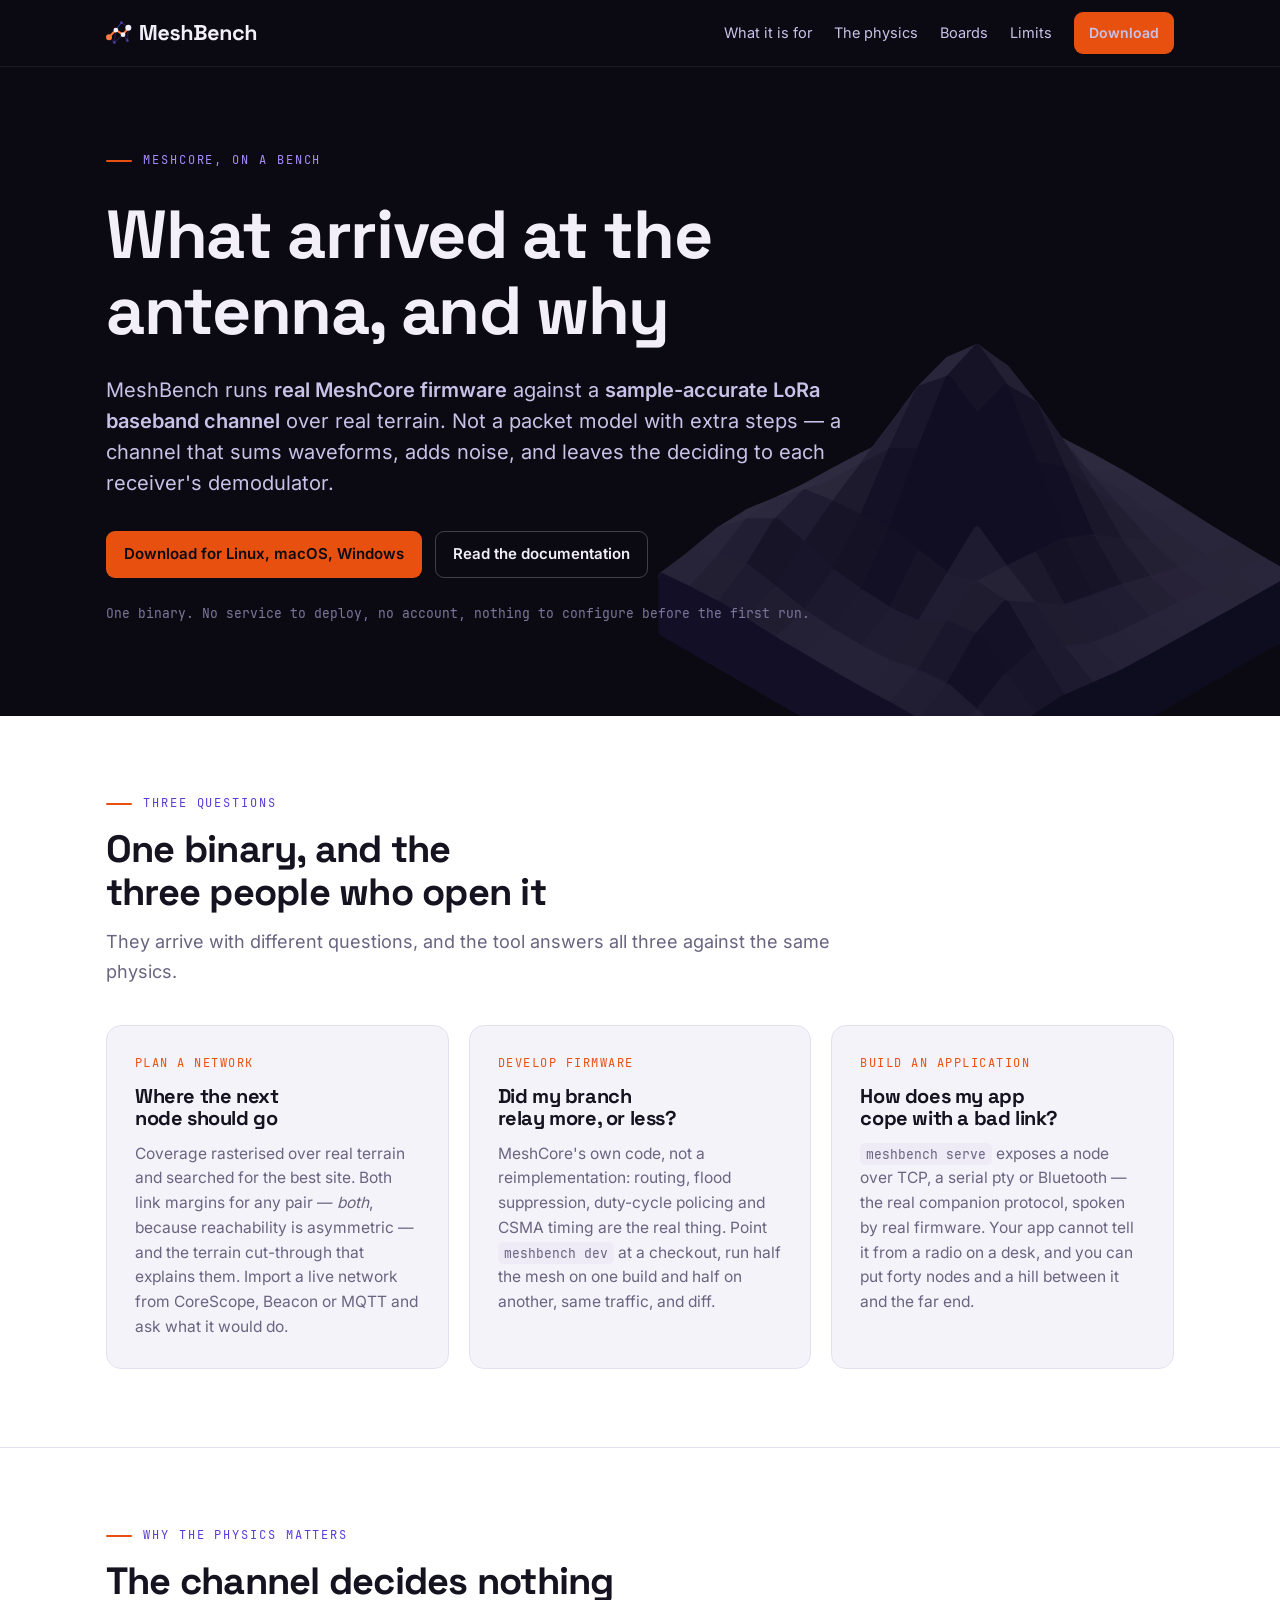
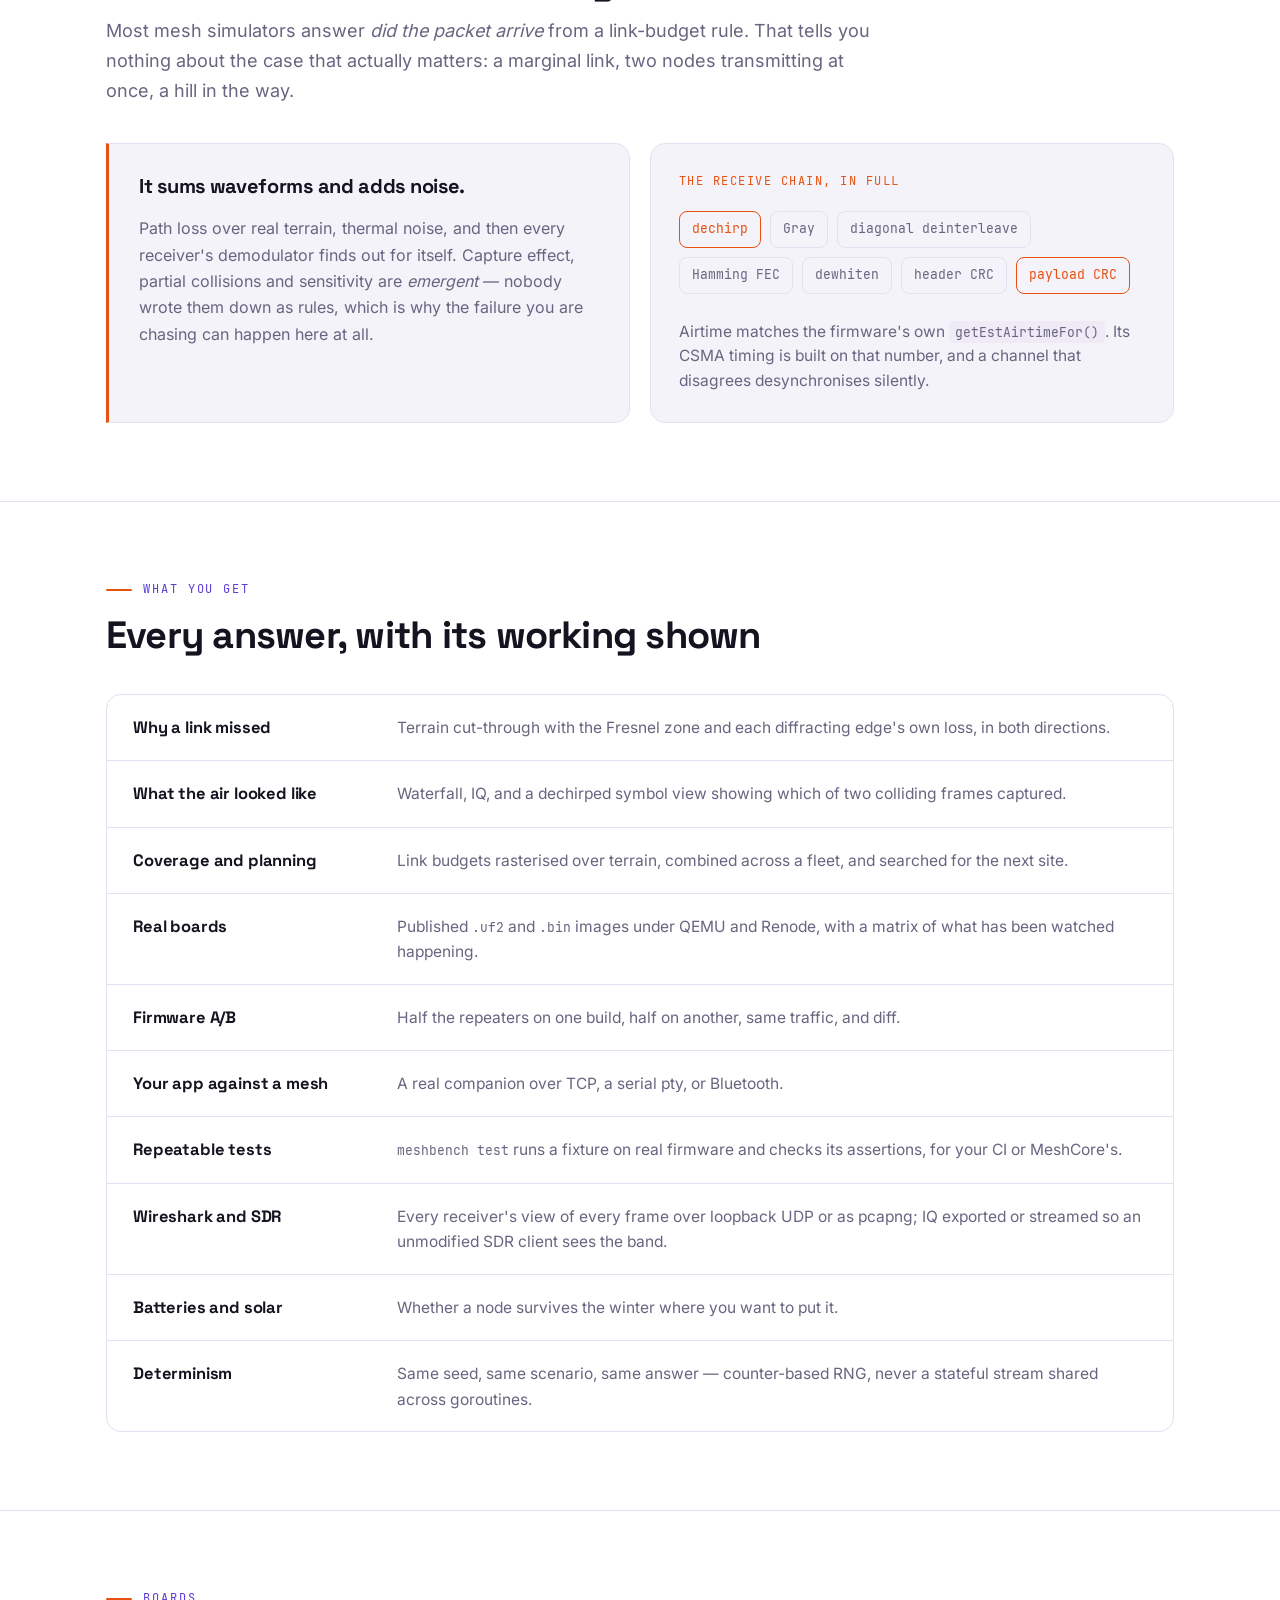
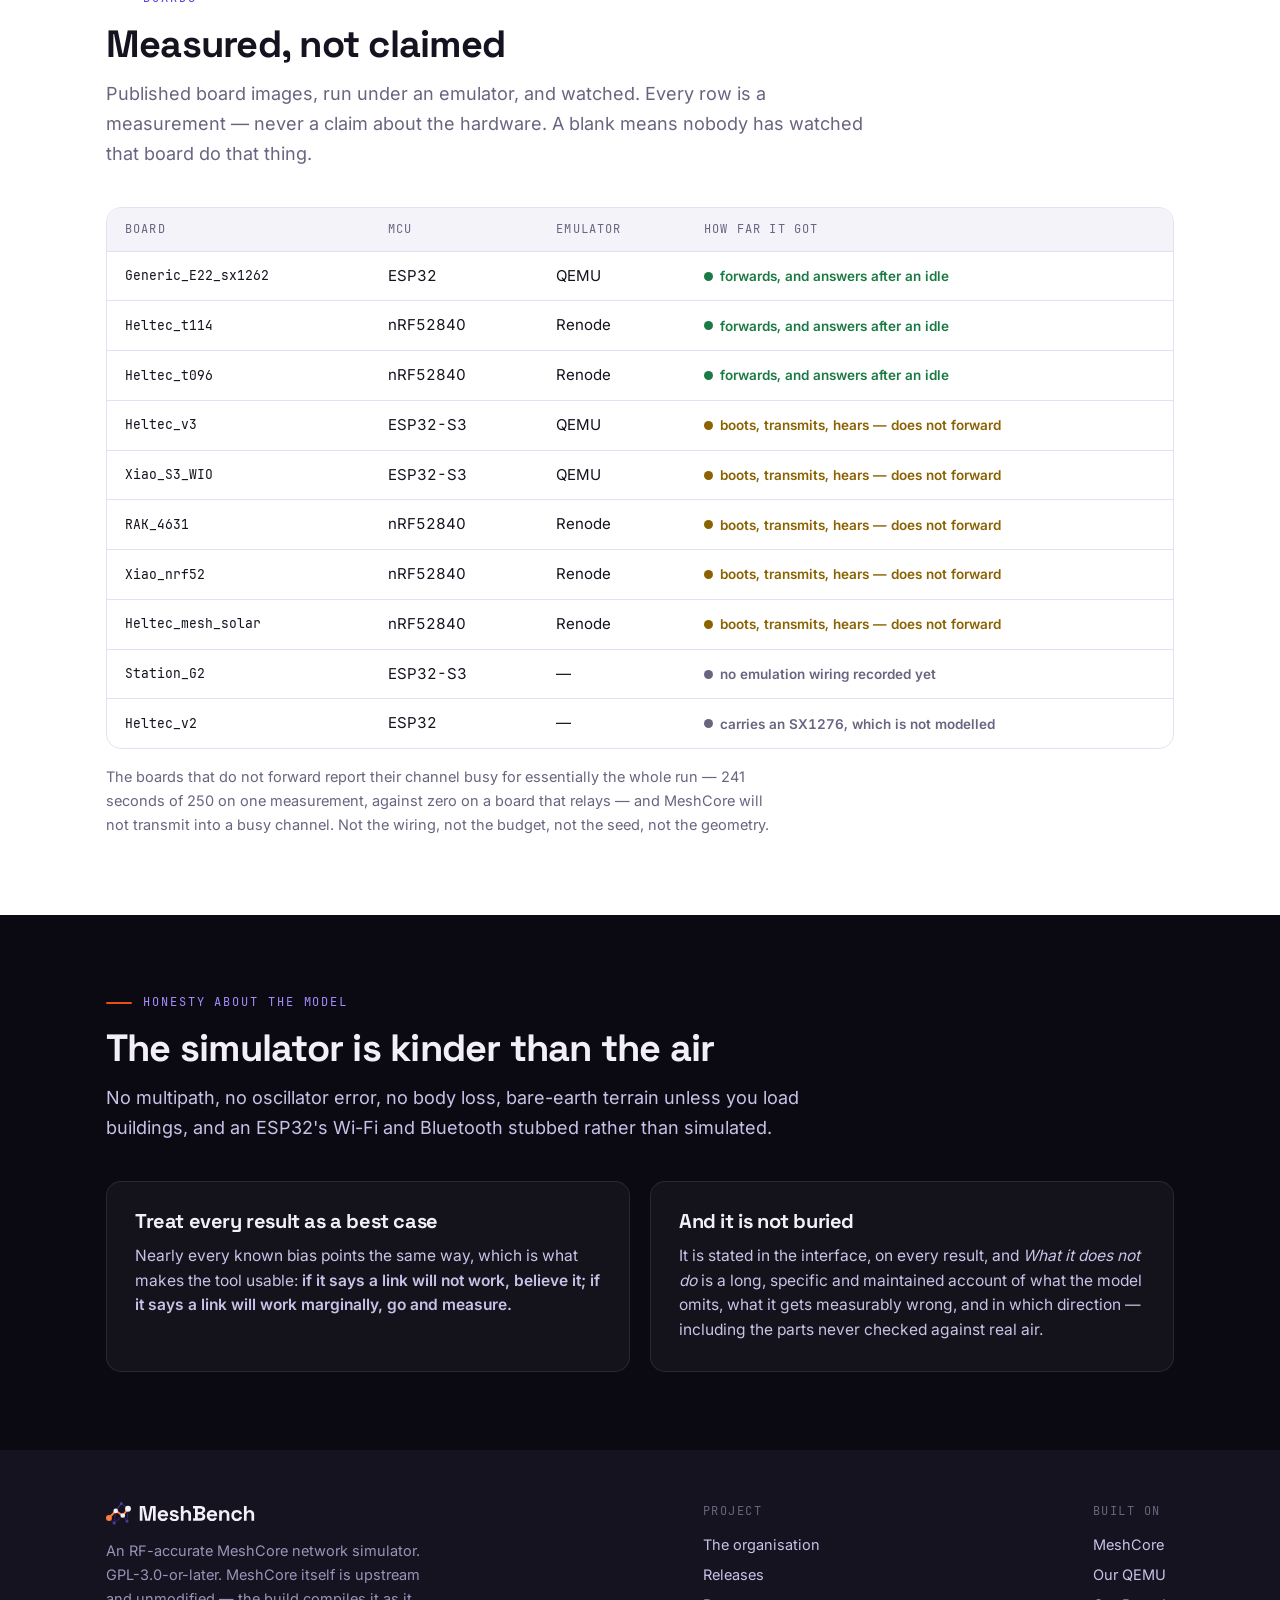
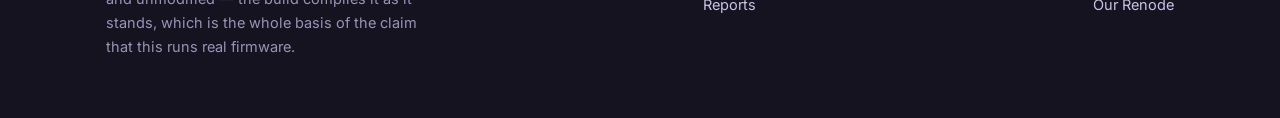
==== commit d84fa120: "site: the coloured lockup on the basalt chrome The masthead, the footer and the 404 all sit on basal" ====
--- a/index.html
+++ b/index.html
@@ -18,25 +18,25 @@
 <header class="masthead">
   <div class="wrap">
     <a class="brand" href="#top" aria-label="MeshBench"><svg xmlns="http://www.w3.org/2000/svg" viewBox="0 0 324.6 49.2" fill="none" stroke-linecap="round" stroke-linejoin="round" role="img" aria-label="MeshBench"><g transform="translate(-6.25,-11.31) scale(1.3300)">
-  <path d="M 9.50 34.50 L 18.00 43.00" stroke="currentColor" stroke-width="1.8" opacity="0.26"/>
-  <path d="M 18.00 43.00 L 32.00 30.50" stroke="currentColor" stroke-width="1.8" opacity="0.26"/>
-  <path d="M 18.00 43.00 L 20.50 23.00" stroke="currentColor" stroke-width="1.8" opacity="0.26"/>
-  <path d="M 20.50 23.00 L 29.50 11.00" stroke="currentColor" stroke-width="1.8" opacity="0.26"/>
-  <path d="M 29.50 11.00 L 40.50 19.50" stroke="currentColor" stroke-width="1.8" opacity="0.26"/>
-  <path d="M 32.00 30.50 L 39.00 40.00" stroke="currentColor" stroke-width="1.8" opacity="0.26"/>
-  <path d="M 40.50 19.50 L 39.00 40.00" stroke="currentColor" stroke-width="1.8" opacity="0.26"/>
-  <path d="M 9.50 34.50 L 29.50 11.00" stroke="currentColor" stroke-width="1.8" opacity="0.26"/>
-  <path d="M 9.50 34.50 L 20.50 23.00" stroke="currentColor" stroke-width="3.2"/>
-  <path d="M 20.50 23.00 L 32.00 30.50" stroke="currentColor" stroke-width="3.2"/>
-  <path d="M 32.00 30.50 L 40.50 19.50" stroke="currentColor" stroke-width="3.2"/>
-  <circle cx="18.00" cy="43.00" r="2.50" fill="currentColor" opacity="0.4"/>
-  <circle cx="29.50" cy="11.00" r="2.50" fill="currentColor" opacity="0.4"/>
-  <circle cx="39.00" cy="40.00" r="2.50" fill="currentColor" opacity="0.4"/>
-  <circle cx="20.50" cy="23.00" r="3.80" fill="currentColor"/>
-  <circle cx="32.00" cy="30.50" r="3.80" fill="currentColor"/>
-  <circle cx="9.50" cy="34.50" r="4.80" fill="currentColor"/>
-  <circle cx="40.50" cy="19.50" r="4.80" fill="currentColor"/>
-</g><g transform="translate(70.0,40.7)" fill="currentColor"><path d="M3.04 0V-32.2H14.31L19.87 -4.14H20.7L26.27 -32.2H37.54V0H31.65V-27.74H30.82L25.3 0H15.27L9.75 -27.74H8.92V0Z M53.36 0.64Q49.96 0.64 47.36 -0.8Q44.76 -2.25 43.31 -4.9Q41.86 -7.54 41.86 -11.13V-11.68Q41.86 -15.27 43.29 -17.92Q44.71 -20.56 47.29 -22.01Q49.86 -23.46 53.27 -23.46Q56.63 -23.46 59.11 -21.96Q61.59 -20.47 62.97 -17.82Q64.35 -15.18 64.35 -11.68V-9.71H47.75Q47.84 -7.36 49.5 -5.89Q51.15 -4.42 53.54 -4.42Q55.98 -4.42 57.13 -5.47Q58.28 -6.53 58.88 -7.82L63.62 -5.34Q62.97 -4.14 61.76 -2.74Q60.54 -1.33 58.51 -0.35Q56.49 0.64 53.36 0.64ZM47.79 -14.03H58.47Q58.28 -16.01 56.88 -17.2Q55.48 -18.4 53.22 -18.4Q50.88 -18.4 49.5 -17.2Q48.12 -16.01 47.79 -14.03Z M78.15 0.64Q73.69 0.64 70.84 -1.29Q67.99 -3.22 67.39 -6.81L72.73 -8.19Q73.05 -6.58 73.81 -5.66Q74.57 -4.74 75.69 -4.35Q76.82 -3.96 78.15 -3.96Q80.18 -3.96 81.14 -4.67Q82.11 -5.38 82.11 -6.44Q82.11 -7.5 81.19 -8.07Q80.27 -8.65 78.25 -9.02L76.96 -9.25Q74.57 -9.71 72.59 -10.51Q70.61 -11.32 69.41 -12.74Q68.22 -14.17 68.22 -16.42Q68.22 -19.83 70.7 -21.64Q73.19 -23.46 77.23 -23.46Q81.05 -23.46 83.58 -21.76Q86.11 -20.06 86.89 -17.3L81.51 -15.64Q81.14 -17.39 80.02 -18.12Q78.89 -18.86 77.23 -18.86Q75.58 -18.86 74.7 -18.29Q73.83 -17.71 73.83 -16.7Q73.83 -15.59 74.75 -15.06Q75.67 -14.54 77.23 -14.26L78.52 -14.03Q81.1 -13.57 83.19 -12.81Q85.28 -12.05 86.5 -10.65Q87.72 -9.25 87.72 -6.85Q87.72 -3.27 85.12 -1.31Q82.52 0.64 78.15 0.64Z M91.95 0V-32.2H97.75V-20.01H98.58Q98.95 -20.75 99.73 -21.48Q100.51 -22.22 101.82 -22.7Q103.13 -23.18 105.16 -23.18Q107.82 -23.18 109.82 -21.96Q111.83 -20.75 112.93 -18.61Q114.03 -16.47 114.03 -13.62V0H108.24V-13.16Q108.24 -15.73 106.97 -17.02Q105.71 -18.31 103.36 -18.31Q100.69 -18.31 99.22 -16.54Q97.75 -14.77 97.75 -11.59V0Z M118.36 0V-5.34H122.59V-26.86H118.36V-32.2H134.92Q137.86 -32.2 140.05 -31.21Q142.23 -30.22 143.45 -28.41Q144.67 -26.59 144.67 -24.06V-23.6Q144.67 -21.39 143.84 -19.99Q143.01 -18.58 141.89 -17.82Q140.76 -17.07 139.75 -16.74V-15.92Q140.76 -15.64 141.96 -14.88Q143.15 -14.12 144 -12.7Q144.85 -11.27 144.85 -8.97V-8.51Q144.85 -5.84 143.61 -3.93Q142.37 -2.02 140.19 -1.01Q138 0 135.1 0ZM128.66 -5.52H134.37Q136.34 -5.52 137.56 -6.49Q138.78 -7.45 138.78 -9.25V-9.71Q138.78 -11.5 137.59 -12.47Q136.39 -13.43 134.37 -13.43H128.66ZM128.66 -18.95H134.27Q136.16 -18.95 137.38 -19.92Q138.6 -20.88 138.6 -22.59V-23.05Q138.6 -24.79 137.4 -25.74Q136.21 -26.68 134.27 -26.68H128.66Z M159.57 0.64Q156.17 0.64 153.57 -0.8Q150.97 -2.25 149.52 -4.9Q148.07 -7.54 148.07 -11.13V-11.68Q148.07 -15.27 149.5 -17.92Q150.93 -20.56 153.5 -22.01Q156.08 -23.46 159.48 -23.46Q162.84 -23.46 165.32 -21.96Q167.81 -20.47 169.19 -17.82Q170.57 -15.18 170.57 -11.68V-9.71H153.96Q154.05 -7.36 155.71 -5.89Q157.37 -4.42 159.76 -4.42Q162.2 -4.42 163.35 -5.47Q164.5 -6.53 165.09 -7.82L169.83 -5.34Q169.19 -4.14 167.97 -2.74Q166.75 -1.33 164.73 -0.35Q162.7 0.64 159.57 0.64ZM154.01 -14.03H164.68Q164.5 -16.01 163.09 -17.2Q161.69 -18.4 159.44 -18.4Q157.09 -18.4 155.71 -17.2Q154.33 -16.01 154.01 -14.03Z M174.89 0V-22.82H180.6V-19.83H181.42Q181.98 -21.02 183.49 -22.1Q185.01 -23.18 188.09 -23.18Q190.76 -23.18 192.76 -21.96Q194.76 -20.75 195.87 -18.61Q196.97 -16.47 196.97 -13.62V0H191.18V-13.16Q191.18 -15.73 189.91 -17.02Q188.65 -18.31 186.3 -18.31Q183.63 -18.31 182.16 -16.54Q180.69 -14.77 180.69 -11.59V0Z M213.12 0.64Q209.81 0.64 207.12 -0.74Q204.42 -2.12 202.86 -4.74Q201.3 -7.36 201.3 -11.09V-11.73Q201.3 -15.46 202.86 -18.08Q204.42 -20.7 207.12 -22.08Q209.81 -23.46 213.12 -23.46Q216.38 -23.46 218.73 -22.31Q221.08 -21.16 222.53 -19.16Q223.97 -17.16 224.43 -14.63L218.82 -13.43Q218.64 -14.81 217.99 -15.92Q217.35 -17.02 216.18 -17.66Q215 -18.31 213.26 -18.31Q211.51 -18.31 210.11 -17.55Q208.7 -16.79 207.9 -15.29Q207.09 -13.8 207.09 -11.64V-11.18Q207.09 -9.02 207.9 -7.52Q208.7 -6.03 210.11 -5.27Q211.51 -4.51 213.26 -4.51Q215.88 -4.51 217.24 -5.87Q218.59 -7.22 218.96 -9.43L224.57 -8.1Q223.97 -5.66 222.53 -3.66Q221.08 -1.66 218.73 -0.51Q216.38 0.64 213.12 0.64Z M228.53 0V-32.2H234.32V-20.01H235.15Q235.52 -20.75 236.3 -21.48Q237.08 -22.22 238.39 -22.7Q239.71 -23.18 241.73 -23.18Q244.4 -23.18 246.4 -21.96Q248.4 -20.75 249.5 -18.61Q250.61 -16.47 250.61 -13.62V0H244.81V-13.16Q244.81 -15.73 243.55 -17.02Q242.28 -18.31 239.94 -18.31Q237.27 -18.31 235.8 -16.54Q234.32 -14.77 234.32 -11.59V0Z"/></g></svg></a>
+  <path d="M 9.50 34.50 L 18.00 43.00" stroke="#7C5CFF" stroke-width="1.8" opacity="0.26"/>
+  <path d="M 18.00 43.00 L 32.00 30.50" stroke="#7C5CFF" stroke-width="1.8" opacity="0.26"/>
+  <path d="M 18.00 43.00 L 20.50 23.00" stroke="#7C5CFF" stroke-width="1.8" opacity="0.26"/>
+  <path d="M 20.50 23.00 L 29.50 11.00" stroke="#7C5CFF" stroke-width="1.8" opacity="0.26"/>
+  <path d="M 29.50 11.00 L 40.50 19.50" stroke="#7C5CFF" stroke-width="1.8" opacity="0.26"/>
+  <path d="M 32.00 30.50 L 39.00 40.00" stroke="#7C5CFF" stroke-width="1.8" opacity="0.26"/>
+  <path d="M 40.50 19.50 L 39.00 40.00" stroke="#7C5CFF" stroke-width="1.8" opacity="0.26"/>
+  <path d="M 9.50 34.50 L 29.50 11.00" stroke="#7C5CFF" stroke-width="1.8" opacity="0.26"/>
+  <path d="M 9.50 34.50 L 20.50 23.00" stroke="#FF7A3D" stroke-width="3.2"/>
+  <path d="M 20.50 23.00 L 32.00 30.50" stroke="#FF7A3D" stroke-width="3.2"/>
+  <path d="M 32.00 30.50 L 40.50 19.50" stroke="#FF7A3D" stroke-width="3.2"/>
+  <circle cx="18.00" cy="43.00" r="2.50" fill="#7C5CFF" opacity="0.4"/>
+  <circle cx="29.50" cy="11.00" r="2.50" fill="#7C5CFF" opacity="0.4"/>
+  <circle cx="39.00" cy="40.00" r="2.50" fill="#7C5CFF" opacity="0.4"/>
+  <circle cx="20.50" cy="23.00" r="3.80" fill="#F2EFF9"/>
+  <circle cx="32.00" cy="30.50" r="3.80" fill="#F2EFF9"/>
+  <circle cx="9.50" cy="34.50" r="4.80" fill="#FF7A3D"/>
+  <circle cx="40.50" cy="19.50" r="4.80" fill="#F2EFF9"/>
+</g><g transform="translate(70.0,40.7)" fill="#F2EFF9"><path d="M3.04 0V-32.2H14.31L19.87 -4.14H20.7L26.27 -32.2H37.54V0H31.65V-27.74H30.82L25.3 0H15.27L9.75 -27.74H8.92V0Z M53.36 0.64Q49.96 0.64 47.36 -0.8Q44.76 -2.25 43.31 -4.9Q41.86 -7.54 41.86 -11.13V-11.68Q41.86 -15.27 43.29 -17.92Q44.71 -20.56 47.29 -22.01Q49.86 -23.46 53.27 -23.46Q56.63 -23.46 59.11 -21.96Q61.59 -20.47 62.97 -17.82Q64.35 -15.18 64.35 -11.68V-9.71H47.75Q47.84 -7.36 49.5 -5.89Q51.15 -4.42 53.54 -4.42Q55.98 -4.42 57.13 -5.47Q58.28 -6.53 58.88 -7.82L63.62 -5.34Q62.97 -4.14 61.76 -2.74Q60.54 -1.33 58.51 -0.35Q56.49 0.64 53.36 0.64ZM47.79 -14.03H58.47Q58.28 -16.01 56.88 -17.2Q55.48 -18.4 53.22 -18.4Q50.88 -18.4 49.5 -17.2Q48.12 -16.01 47.79 -14.03Z M78.15 0.64Q73.69 0.64 70.84 -1.29Q67.99 -3.22 67.39 -6.81L72.73 -8.19Q73.05 -6.58 73.81 -5.66Q74.57 -4.74 75.69 -4.35Q76.82 -3.96 78.15 -3.96Q80.18 -3.96 81.14 -4.67Q82.11 -5.38 82.11 -6.44Q82.11 -7.5 81.19 -8.07Q80.27 -8.65 78.25 -9.02L76.96 -9.25Q74.57 -9.71 72.59 -10.51Q70.61 -11.32 69.41 -12.74Q68.22 -14.17 68.22 -16.42Q68.22 -19.83 70.7 -21.64Q73.19 -23.46 77.23 -23.46Q81.05 -23.46 83.58 -21.76Q86.11 -20.06 86.89 -17.3L81.51 -15.64Q81.14 -17.39 80.02 -18.12Q78.89 -18.86 77.23 -18.86Q75.58 -18.86 74.7 -18.29Q73.83 -17.71 73.83 -16.7Q73.83 -15.59 74.75 -15.06Q75.67 -14.54 77.23 -14.26L78.52 -14.03Q81.1 -13.57 83.19 -12.81Q85.28 -12.05 86.5 -10.65Q87.72 -9.25 87.72 -6.85Q87.72 -3.27 85.12 -1.31Q82.52 0.64 78.15 0.64Z M91.95 0V-32.2H97.75V-20.01H98.58Q98.95 -20.75 99.73 -21.48Q100.51 -22.22 101.82 -22.7Q103.13 -23.18 105.16 -23.18Q107.82 -23.18 109.82 -21.96Q111.83 -20.75 112.93 -18.61Q114.03 -16.47 114.03 -13.62V0H108.24V-13.16Q108.24 -15.73 106.97 -17.02Q105.71 -18.31 103.36 -18.31Q100.69 -18.31 99.22 -16.54Q97.75 -14.77 97.75 -11.59V0Z M118.36 0V-5.34H122.59V-26.86H118.36V-32.2H134.92Q137.86 -32.2 140.05 -31.21Q142.23 -30.22 143.45 -28.41Q144.67 -26.59 144.67 -24.06V-23.6Q144.67 -21.39 143.84 -19.99Q143.01 -18.58 141.89 -17.82Q140.76 -17.07 139.75 -16.74V-15.92Q140.76 -15.64 141.96 -14.88Q143.15 -14.12 144 -12.7Q144.85 -11.27 144.85 -8.97V-8.51Q144.85 -5.84 143.61 -3.93Q142.37 -2.02 140.19 -1.01Q138 0 135.1 0ZM128.66 -5.52H134.37Q136.34 -5.52 137.56 -6.49Q138.78 -7.45 138.78 -9.25V-9.71Q138.78 -11.5 137.59 -12.47Q136.39 -13.43 134.37 -13.43H128.66ZM128.66 -18.95H134.27Q136.16 -18.95 137.38 -19.92Q138.6 -20.88 138.6 -22.59V-23.05Q138.6 -24.79 137.4 -25.74Q136.21 -26.68 134.27 -26.68H128.66Z M159.57 0.64Q156.17 0.64 153.57 -0.8Q150.97 -2.25 149.52 -4.9Q148.07 -7.54 148.07 -11.13V-11.68Q148.07 -15.27 149.5 -17.92Q150.93 -20.56 153.5 -22.01Q156.08 -23.46 159.48 -23.46Q162.84 -23.46 165.32 -21.96Q167.81 -20.47 169.19 -17.82Q170.57 -15.18 170.57 -11.68V-9.71H153.96Q154.05 -7.36 155.71 -5.89Q157.37 -4.42 159.76 -4.42Q162.2 -4.42 163.35 -5.47Q164.5 -6.53 165.09 -7.82L169.83 -5.34Q169.19 -4.14 167.97 -2.74Q166.75 -1.33 164.73 -0.35Q162.7 0.64 159.57 0.64ZM154.01 -14.03H164.68Q164.5 -16.01 163.09 -17.2Q161.69 -18.4 159.44 -18.4Q157.09 -18.4 155.71 -17.2Q154.33 -16.01 154.01 -14.03Z M174.89 0V-22.82H180.6V-19.83H181.42Q181.98 -21.02 183.49 -22.1Q185.01 -23.18 188.09 -23.18Q190.76 -23.18 192.76 -21.96Q194.76 -20.75 195.87 -18.61Q196.97 -16.47 196.97 -13.62V0H191.18V-13.16Q191.18 -15.73 189.91 -17.02Q188.65 -18.31 186.3 -18.31Q183.63 -18.31 182.16 -16.54Q180.69 -14.77 180.69 -11.59V0Z M213.12 0.64Q209.81 0.64 207.12 -0.74Q204.42 -2.12 202.86 -4.74Q201.3 -7.36 201.3 -11.09V-11.73Q201.3 -15.46 202.86 -18.08Q204.42 -20.7 207.12 -22.08Q209.81 -23.46 213.12 -23.46Q216.38 -23.46 218.73 -22.31Q221.08 -21.16 222.53 -19.16Q223.97 -17.16 224.43 -14.63L218.82 -13.43Q218.64 -14.81 217.99 -15.92Q217.35 -17.02 216.18 -17.66Q215 -18.31 213.26 -18.31Q211.51 -18.31 210.11 -17.55Q208.7 -16.79 207.9 -15.29Q207.09 -13.8 207.09 -11.64V-11.18Q207.09 -9.02 207.9 -7.52Q208.7 -6.03 210.11 -5.27Q211.51 -4.51 213.26 -4.51Q215.88 -4.51 217.24 -5.87Q218.59 -7.22 218.96 -9.43L224.57 -8.1Q223.97 -5.66 222.53 -3.66Q221.08 -1.66 218.73 -0.51Q216.38 0.64 213.12 0.64Z M228.53 0V-32.2H234.32V-20.01H235.15Q235.52 -20.75 236.3 -21.48Q237.08 -22.22 238.39 -22.7Q239.71 -23.18 241.73 -23.18Q244.4 -23.18 246.4 -21.96Q248.4 -20.75 249.5 -18.61Q250.61 -16.47 250.61 -13.62V0H244.81V-13.16Q244.81 -15.73 243.55 -17.02Q242.28 -18.31 239.94 -18.31Q237.27 -18.31 235.8 -16.54Q234.32 -14.77 234.32 -11.59V0Z"/></g></svg></a>
     <nav>
       <a href="#uses">What it is for</a>
       <a href="#physics">The physics</a>
@@ -336,25 +336,25 @@
   <div class="wrap">
     <div class="col about">
       <svg xmlns="http://www.w3.org/2000/svg" viewBox="0 0 324.6 49.2" fill="none" stroke-linecap="round" stroke-linejoin="round" role="img" aria-label="MeshBench"><g transform="translate(-6.25,-11.31) scale(1.3300)">
-  <path d="M 9.50 34.50 L 18.00 43.00" stroke="currentColor" stroke-width="1.8" opacity="0.26"/>
-  <path d="M 18.00 43.00 L 32.00 30.50" stroke="currentColor" stroke-width="1.8" opacity="0.26"/>
-  <path d="M 18.00 43.00 L 20.50 23.00" stroke="currentColor" stroke-width="1.8" opacity="0.26"/>
-  <path d="M 20.50 23.00 L 29.50 11.00" stroke="currentColor" stroke-width="1.8" opacity="0.26"/>
-  <path d="M 29.50 11.00 L 40.50 19.50" stroke="currentColor" stroke-width="1.8" opacity="0.26"/>
-  <path d="M 32.00 30.50 L 39.00 40.00" stroke="currentColor" stroke-width="1.8" opacity="0.26"/>
-  <path d="M 40.50 19.50 L 39.00 40.00" stroke="currentColor" stroke-width="1.8" opacity="0.26"/>
-  <path d="M 9.50 34.50 L 29.50 11.00" stroke="currentColor" stroke-width="1.8" opacity="0.26"/>
-  <path d="M 9.50 34.50 L 20.50 23.00" stroke="currentColor" stroke-width="3.2"/>
-  <path d="M 20.50 23.00 L 32.00 30.50" stroke="currentColor" stroke-width="3.2"/>
-  <path d="M 32.00 30.50 L 40.50 19.50" stroke="currentColor" stroke-width="3.2"/>
-  <circle cx="18.00" cy="43.00" r="2.50" fill="currentColor" opacity="0.4"/>
-  <circle cx="29.50" cy="11.00" r="2.50" fill="currentColor" opacity="0.4"/>
-  <circle cx="39.00" cy="40.00" r="2.50" fill="currentColor" opacity="0.4"/>
-  <circle cx="20.50" cy="23.00" r="3.80" fill="currentColor"/>
-  <circle cx="32.00" cy="30.50" r="3.80" fill="currentColor"/>
-  <circle cx="9.50" cy="34.50" r="4.80" fill="currentColor"/>
-  <circle cx="40.50" cy="19.50" r="4.80" fill="currentColor"/>
-</g><g transform="translate(70.0,40.7)" fill="currentColor"><path d="M3.04 0V-32.2H14.31L19.87 -4.14H20.7L26.27 -32.2H37.54V0H31.65V-27.74H30.82L25.3 0H15.27L9.75 -27.74H8.92V0Z M53.36 0.64Q49.96 0.64 47.36 -0.8Q44.76 -2.25 43.31 -4.9Q41.86 -7.54 41.86 -11.13V-11.68Q41.86 -15.27 43.29 -17.92Q44.71 -20.56 47.29 -22.01Q49.86 -23.46 53.27 -23.46Q56.63 -23.46 59.11 -21.96Q61.59 -20.47 62.97 -17.82Q64.35 -15.18 64.35 -11.68V-9.71H47.75Q47.84 -7.36 49.5 -5.89Q51.15 -4.42 53.54 -4.42Q55.98 -4.42 57.13 -5.47Q58.28 -6.53 58.88 -7.82L63.62 -5.34Q62.97 -4.14 61.76 -2.74Q60.54 -1.33 58.51 -0.35Q56.49 0.64 53.36 0.64ZM47.79 -14.03H58.47Q58.28 -16.01 56.88 -17.2Q55.48 -18.4 53.22 -18.4Q50.88 -18.4 49.5 -17.2Q48.12 -16.01 47.79 -14.03Z M78.15 0.64Q73.69 0.64 70.84 -1.29Q67.99 -3.22 67.39 -6.81L72.73 -8.19Q73.05 -6.58 73.81 -5.66Q74.57 -4.74 75.69 -4.35Q76.82 -3.96 78.15 -3.96Q80.18 -3.96 81.14 -4.67Q82.11 -5.38 82.11 -6.44Q82.11 -7.5 81.19 -8.07Q80.27 -8.65 78.25 -9.02L76.96 -9.25Q74.57 -9.71 72.59 -10.51Q70.61 -11.32 69.41 -12.74Q68.22 -14.17 68.22 -16.42Q68.22 -19.83 70.7 -21.64Q73.19 -23.46 77.23 -23.46Q81.05 -23.46 83.58 -21.76Q86.11 -20.06 86.89 -17.3L81.51 -15.64Q81.14 -17.39 80.02 -18.12Q78.89 -18.86 77.23 -18.86Q75.58 -18.86 74.7 -18.29Q73.83 -17.71 73.83 -16.7Q73.83 -15.59 74.75 -15.06Q75.67 -14.54 77.23 -14.26L78.52 -14.03Q81.1 -13.57 83.19 -12.81Q85.28 -12.05 86.5 -10.65Q87.72 -9.25 87.72 -6.85Q87.72 -3.27 85.12 -1.31Q82.52 0.64 78.15 0.64Z M91.95 0V-32.2H97.75V-20.01H98.58Q98.95 -20.75 99.73 -21.48Q100.51 -22.22 101.82 -22.7Q103.13 -23.18 105.16 -23.18Q107.82 -23.18 109.82 -21.96Q111.83 -20.75 112.93 -18.61Q114.03 -16.47 114.03 -13.62V0H108.24V-13.16Q108.24 -15.73 106.97 -17.02Q105.71 -18.31 103.36 -18.31Q100.69 -18.31 99.22 -16.54Q97.75 -14.77 97.75 -11.59V0Z M118.36 0V-5.34H122.59V-26.86H118.36V-32.2H134.92Q137.86 -32.2 140.05 -31.21Q142.23 -30.22 143.45 -28.41Q144.67 -26.59 144.67 -24.06V-23.6Q144.67 -21.39 143.84 -19.99Q143.01 -18.58 141.89 -17.82Q140.76 -17.07 139.75 -16.74V-15.92Q140.76 -15.64 141.96 -14.88Q143.15 -14.12 144 -12.7Q144.85 -11.27 144.85 -8.97V-8.51Q144.85 -5.84 143.61 -3.93Q142.37 -2.02 140.19 -1.01Q138 0 135.1 0ZM128.66 -5.52H134.37Q136.34 -5.52 137.56 -6.49Q138.78 -7.45 138.78 -9.25V-9.71Q138.78 -11.5 137.59 -12.47Q136.39 -13.43 134.37 -13.43H128.66ZM128.66 -18.95H134.27Q136.16 -18.95 137.38 -19.92Q138.6 -20.88 138.6 -22.59V-23.05Q138.6 -24.79 137.4 -25.74Q136.21 -26.68 134.27 -26.68H128.66Z M159.57 0.64Q156.17 0.64 153.57 -0.8Q150.97 -2.25 149.52 -4.9Q148.07 -7.54 148.07 -11.13V-11.68Q148.07 -15.27 149.5 -17.92Q150.93 -20.56 153.5 -22.01Q156.08 -23.46 159.48 -23.46Q162.84 -23.46 165.32 -21.96Q167.81 -20.47 169.19 -17.82Q170.57 -15.18 170.57 -11.68V-9.71H153.96Q154.05 -7.36 155.71 -5.89Q157.37 -4.42 159.76 -4.42Q162.2 -4.42 163.35 -5.47Q164.5 -6.53 165.09 -7.82L169.83 -5.34Q169.19 -4.14 167.97 -2.74Q166.75 -1.33 164.73 -0.35Q162.7 0.64 159.57 0.64ZM154.01 -14.03H164.68Q164.5 -16.01 163.09 -17.2Q161.69 -18.4 159.44 -18.4Q157.09 -18.4 155.71 -17.2Q154.33 -16.01 154.01 -14.03Z M174.89 0V-22.82H180.6V-19.83H181.42Q181.98 -21.02 183.49 -22.1Q185.01 -23.18 188.09 -23.18Q190.76 -23.18 192.76 -21.96Q194.76 -20.75 195.87 -18.61Q196.97 -16.47 196.97 -13.62V0H191.18V-13.16Q191.18 -15.73 189.91 -17.02Q188.65 -18.31 186.3 -18.31Q183.63 -18.31 182.16 -16.54Q180.69 -14.77 180.69 -11.59V0Z M213.12 0.64Q209.81 0.64 207.12 -0.74Q204.42 -2.12 202.86 -4.74Q201.3 -7.36 201.3 -11.09V-11.73Q201.3 -15.46 202.86 -18.08Q204.42 -20.7 207.12 -22.08Q209.81 -23.46 213.12 -23.46Q216.38 -23.46 218.73 -22.31Q221.08 -21.16 222.53 -19.16Q223.97 -17.16 224.43 -14.63L218.82 -13.43Q218.64 -14.81 217.99 -15.92Q217.35 -17.02 216.18 -17.66Q215 -18.31 213.26 -18.31Q211.51 -18.31 210.11 -17.55Q208.7 -16.79 207.9 -15.29Q207.09 -13.8 207.09 -11.64V-11.18Q207.09 -9.02 207.9 -7.52Q208.7 -6.03 210.11 -5.27Q211.51 -4.51 213.26 -4.51Q215.88 -4.51 217.24 -5.87Q218.59 -7.22 218.96 -9.43L224.57 -8.1Q223.97 -5.66 222.53 -3.66Q221.08 -1.66 218.73 -0.51Q216.38 0.64 213.12 0.64Z M228.53 0V-32.2H234.32V-20.01H235.15Q235.52 -20.75 236.3 -21.48Q237.08 -22.22 238.39 -22.7Q239.71 -23.18 241.73 -23.18Q244.4 -23.18 246.4 -21.96Q248.4 -20.75 249.5 -18.61Q250.61 -16.47 250.61 -13.62V0H244.81V-13.16Q244.81 -15.73 243.55 -17.02Q242.28 -18.31 239.94 -18.31Q237.27 -18.31 235.8 -16.54Q234.32 -14.77 234.32 -11.59V0Z"/></g></svg>
+  <path d="M 9.50 34.50 L 18.00 43.00" stroke="#7C5CFF" stroke-width="1.8" opacity="0.26"/>
+  <path d="M 18.00 43.00 L 32.00 30.50" stroke="#7C5CFF" stroke-width="1.8" opacity="0.26"/>
+  <path d="M 18.00 43.00 L 20.50 23.00" stroke="#7C5CFF" stroke-width="1.8" opacity="0.26"/>
+  <path d="M 20.50 23.00 L 29.50 11.00" stroke="#7C5CFF" stroke-width="1.8" opacity="0.26"/>
+  <path d="M 29.50 11.00 L 40.50 19.50" stroke="#7C5CFF" stroke-width="1.8" opacity="0.26"/>
+  <path d="M 32.00 30.50 L 39.00 40.00" stroke="#7C5CFF" stroke-width="1.8" opacity="0.26"/>
+  <path d="M 40.50 19.50 L 39.00 40.00" stroke="#7C5CFF" stroke-width="1.8" opacity="0.26"/>
+  <path d="M 9.50 34.50 L 29.50 11.00" stroke="#7C5CFF" stroke-width="1.8" opacity="0.26"/>
+  <path d="M 9.50 34.50 L 20.50 23.00" stroke="#FF7A3D" stroke-width="3.2"/>
+  <path d="M 20.50 23.00 L 32.00 30.50" stroke="#FF7A3D" stroke-width="3.2"/>
+  <path d="M 32.00 30.50 L 40.50 19.50" stroke="#FF7A3D" stroke-width="3.2"/>
+  <circle cx="18.00" cy="43.00" r="2.50" fill="#7C5CFF" opacity="0.4"/>
+  <circle cx="29.50" cy="11.00" r="2.50" fill="#7C5CFF" opacity="0.4"/>
+  <circle cx="39.00" cy="40.00" r="2.50" fill="#7C5CFF" opacity="0.4"/>
+  <circle cx="20.50" cy="23.00" r="3.80" fill="#F2EFF9"/>
+  <circle cx="32.00" cy="30.50" r="3.80" fill="#F2EFF9"/>
+  <circle cx="9.50" cy="34.50" r="4.80" fill="#FF7A3D"/>
+  <circle cx="40.50" cy="19.50" r="4.80" fill="#F2EFF9"/>
+</g><g transform="translate(70.0,40.7)" fill="#F2EFF9"><path d="M3.04 0V-32.2H14.31L19.87 -4.14H20.7L26.27 -32.2H37.54V0H31.65V-27.74H30.82L25.3 0H15.27L9.75 -27.74H8.92V0Z M53.36 0.64Q49.96 0.64 47.36 -0.8Q44.76 -2.25 43.31 -4.9Q41.86 -7.54 41.86 -11.13V-11.68Q41.86 -15.27 43.29 -17.92Q44.71 -20.56 47.29 -22.01Q49.86 -23.46 53.27 -23.46Q56.63 -23.46 59.11 -21.96Q61.59 -20.47 62.97 -17.82Q64.35 -15.18 64.35 -11.68V-9.71H47.75Q47.84 -7.36 49.5 -5.89Q51.15 -4.42 53.54 -4.42Q55.98 -4.42 57.13 -5.47Q58.28 -6.53 58.88 -7.82L63.62 -5.34Q62.97 -4.14 61.76 -2.74Q60.54 -1.33 58.51 -0.35Q56.49 0.64 53.36 0.64ZM47.79 -14.03H58.47Q58.28 -16.01 56.88 -17.2Q55.48 -18.4 53.22 -18.4Q50.88 -18.4 49.5 -17.2Q48.12 -16.01 47.79 -14.03Z M78.15 0.64Q73.69 0.64 70.84 -1.29Q67.99 -3.22 67.39 -6.81L72.73 -8.19Q73.05 -6.58 73.81 -5.66Q74.57 -4.74 75.69 -4.35Q76.82 -3.96 78.15 -3.96Q80.18 -3.96 81.14 -4.67Q82.11 -5.38 82.11 -6.44Q82.11 -7.5 81.19 -8.07Q80.27 -8.65 78.25 -9.02L76.96 -9.25Q74.57 -9.71 72.59 -10.51Q70.61 -11.32 69.41 -12.74Q68.22 -14.17 68.22 -16.42Q68.22 -19.83 70.7 -21.64Q73.19 -23.46 77.23 -23.46Q81.05 -23.46 83.58 -21.76Q86.11 -20.06 86.89 -17.3L81.51 -15.64Q81.14 -17.39 80.02 -18.12Q78.89 -18.86 77.23 -18.86Q75.58 -18.86 74.7 -18.29Q73.83 -17.71 73.83 -16.7Q73.83 -15.59 74.75 -15.06Q75.67 -14.54 77.23 -14.26L78.52 -14.03Q81.1 -13.57 83.19 -12.81Q85.28 -12.05 86.5 -10.65Q87.72 -9.25 87.72 -6.85Q87.72 -3.27 85.12 -1.31Q82.52 0.64 78.15 0.64Z M91.95 0V-32.2H97.75V-20.01H98.58Q98.95 -20.75 99.73 -21.48Q100.51 -22.22 101.82 -22.7Q103.13 -23.18 105.16 -23.18Q107.82 -23.18 109.82 -21.96Q111.83 -20.75 112.93 -18.61Q114.03 -16.47 114.03 -13.62V0H108.24V-13.16Q108.24 -15.73 106.97 -17.02Q105.71 -18.31 103.36 -18.31Q100.69 -18.31 99.22 -16.54Q97.75 -14.77 97.75 -11.59V0Z M118.36 0V-5.34H122.59V-26.86H118.36V-32.2H134.92Q137.86 -32.2 140.05 -31.21Q142.23 -30.22 143.45 -28.41Q144.67 -26.59 144.67 -24.06V-23.6Q144.67 -21.39 143.84 -19.99Q143.01 -18.58 141.89 -17.82Q140.76 -17.07 139.75 -16.74V-15.92Q140.76 -15.64 141.96 -14.88Q143.15 -14.12 144 -12.7Q144.85 -11.27 144.85 -8.97V-8.51Q144.85 -5.84 143.61 -3.93Q142.37 -2.02 140.19 -1.01Q138 0 135.1 0ZM128.66 -5.52H134.37Q136.34 -5.52 137.56 -6.49Q138.78 -7.45 138.78 -9.25V-9.71Q138.78 -11.5 137.59 -12.47Q136.39 -13.43 134.37 -13.43H128.66ZM128.66 -18.95H134.27Q136.16 -18.95 137.38 -19.92Q138.6 -20.88 138.6 -22.59V-23.05Q138.6 -24.79 137.4 -25.74Q136.21 -26.68 134.27 -26.68H128.66Z M159.57 0.64Q156.17 0.64 153.57 -0.8Q150.97 -2.25 149.52 -4.9Q148.07 -7.54 148.07 -11.13V-11.68Q148.07 -15.27 149.5 -17.92Q150.93 -20.56 153.5 -22.01Q156.08 -23.46 159.48 -23.46Q162.84 -23.46 165.32 -21.96Q167.81 -20.47 169.19 -17.82Q170.57 -15.18 170.57 -11.68V-9.71H153.96Q154.05 -7.36 155.71 -5.89Q157.37 -4.42 159.76 -4.42Q162.2 -4.42 163.35 -5.47Q164.5 -6.53 165.09 -7.82L169.83 -5.34Q169.19 -4.14 167.97 -2.74Q166.75 -1.33 164.73 -0.35Q162.7 0.64 159.57 0.64ZM154.01 -14.03H164.68Q164.5 -16.01 163.09 -17.2Q161.69 -18.4 159.44 -18.4Q157.09 -18.4 155.71 -17.2Q154.33 -16.01 154.01 -14.03Z M174.89 0V-22.82H180.6V-19.83H181.42Q181.98 -21.02 183.49 -22.1Q185.01 -23.18 188.09 -23.18Q190.76 -23.18 192.76 -21.96Q194.76 -20.75 195.87 -18.61Q196.97 -16.47 196.97 -13.62V0H191.18V-13.16Q191.18 -15.73 189.91 -17.02Q188.65 -18.31 186.3 -18.31Q183.63 -18.31 182.16 -16.54Q180.69 -14.77 180.69 -11.59V0Z M213.12 0.64Q209.81 0.64 207.12 -0.74Q204.42 -2.12 202.86 -4.74Q201.3 -7.36 201.3 -11.09V-11.73Q201.3 -15.46 202.86 -18.08Q204.42 -20.7 207.12 -22.08Q209.81 -23.46 213.12 -23.46Q216.38 -23.46 218.73 -22.31Q221.08 -21.16 222.53 -19.16Q223.97 -17.16 224.43 -14.63L218.82 -13.43Q218.64 -14.81 217.99 -15.92Q217.35 -17.02 216.18 -17.66Q215 -18.31 213.26 -18.31Q211.51 -18.31 210.11 -17.55Q208.7 -16.79 207.9 -15.29Q207.09 -13.8 207.09 -11.64V-11.18Q207.09 -9.02 207.9 -7.52Q208.7 -6.03 210.11 -5.27Q211.51 -4.51 213.26 -4.51Q215.88 -4.51 217.24 -5.87Q218.59 -7.22 218.96 -9.43L224.57 -8.1Q223.97 -5.66 222.53 -3.66Q221.08 -1.66 218.73 -0.51Q216.38 0.64 213.12 0.64Z M228.53 0V-32.2H234.32V-20.01H235.15Q235.52 -20.75 236.3 -21.48Q237.08 -22.22 238.39 -22.7Q239.71 -23.18 241.73 -23.18Q244.4 -23.18 246.4 -21.96Q248.4 -20.75 249.5 -18.61Q250.61 -16.47 250.61 -13.62V0H244.81V-13.16Q244.81 -15.73 243.55 -17.02Q242.28 -18.31 239.94 -18.31Q237.27 -18.31 235.8 -16.54Q234.32 -14.77 234.32 -11.59V0Z"/></g></svg>
       <p>An RF-accurate MeshCore network simulator. GPL-3.0-or-later. MeshCore itself is upstream
       and unmodified — the build compiles it as it stands, which is the whole basis of the claim
       that this runs real firmware.</p>
--- a/styles.css
+++ b/styles.css
@@ -29,7 +29,16 @@
   --pass:#2EBD6B; --warn:#F2B705; --fail:#E23D4E;
 }
 
-* { box-sizing:border-box; }
+/* Scrollbars, in the palette rather than the platform's. Thin, transparent
+   track, thumb in the rule colour - the default plate reads as a seam. */
+* { scrollbar-width:thin; scrollbar-color:var(--line) transparent; box-sizing:border-box; }
+::-webkit-scrollbar { width:10px; height:10px; }
+::-webkit-scrollbar-track { background:transparent; }
+::-webkit-scrollbar-thumb { background:var(--line); border-radius:6px;
+  border:2px solid transparent; background-clip:padding-box; }
+::-webkit-scrollbar-thumb:hover { background:var(--dim); background-clip:padding-box; }
+::-webkit-scrollbar-corner { background:transparent; }
+.tablewrap { scrollbar-color:var(--line) transparent; }
 html { scroll-behavior:smooth; }
 @media (prefers-reduced-motion:reduce) { html { scroll-behavior:auto; } }
 body { margin:0; background:var(--bg); color:var(--ink);
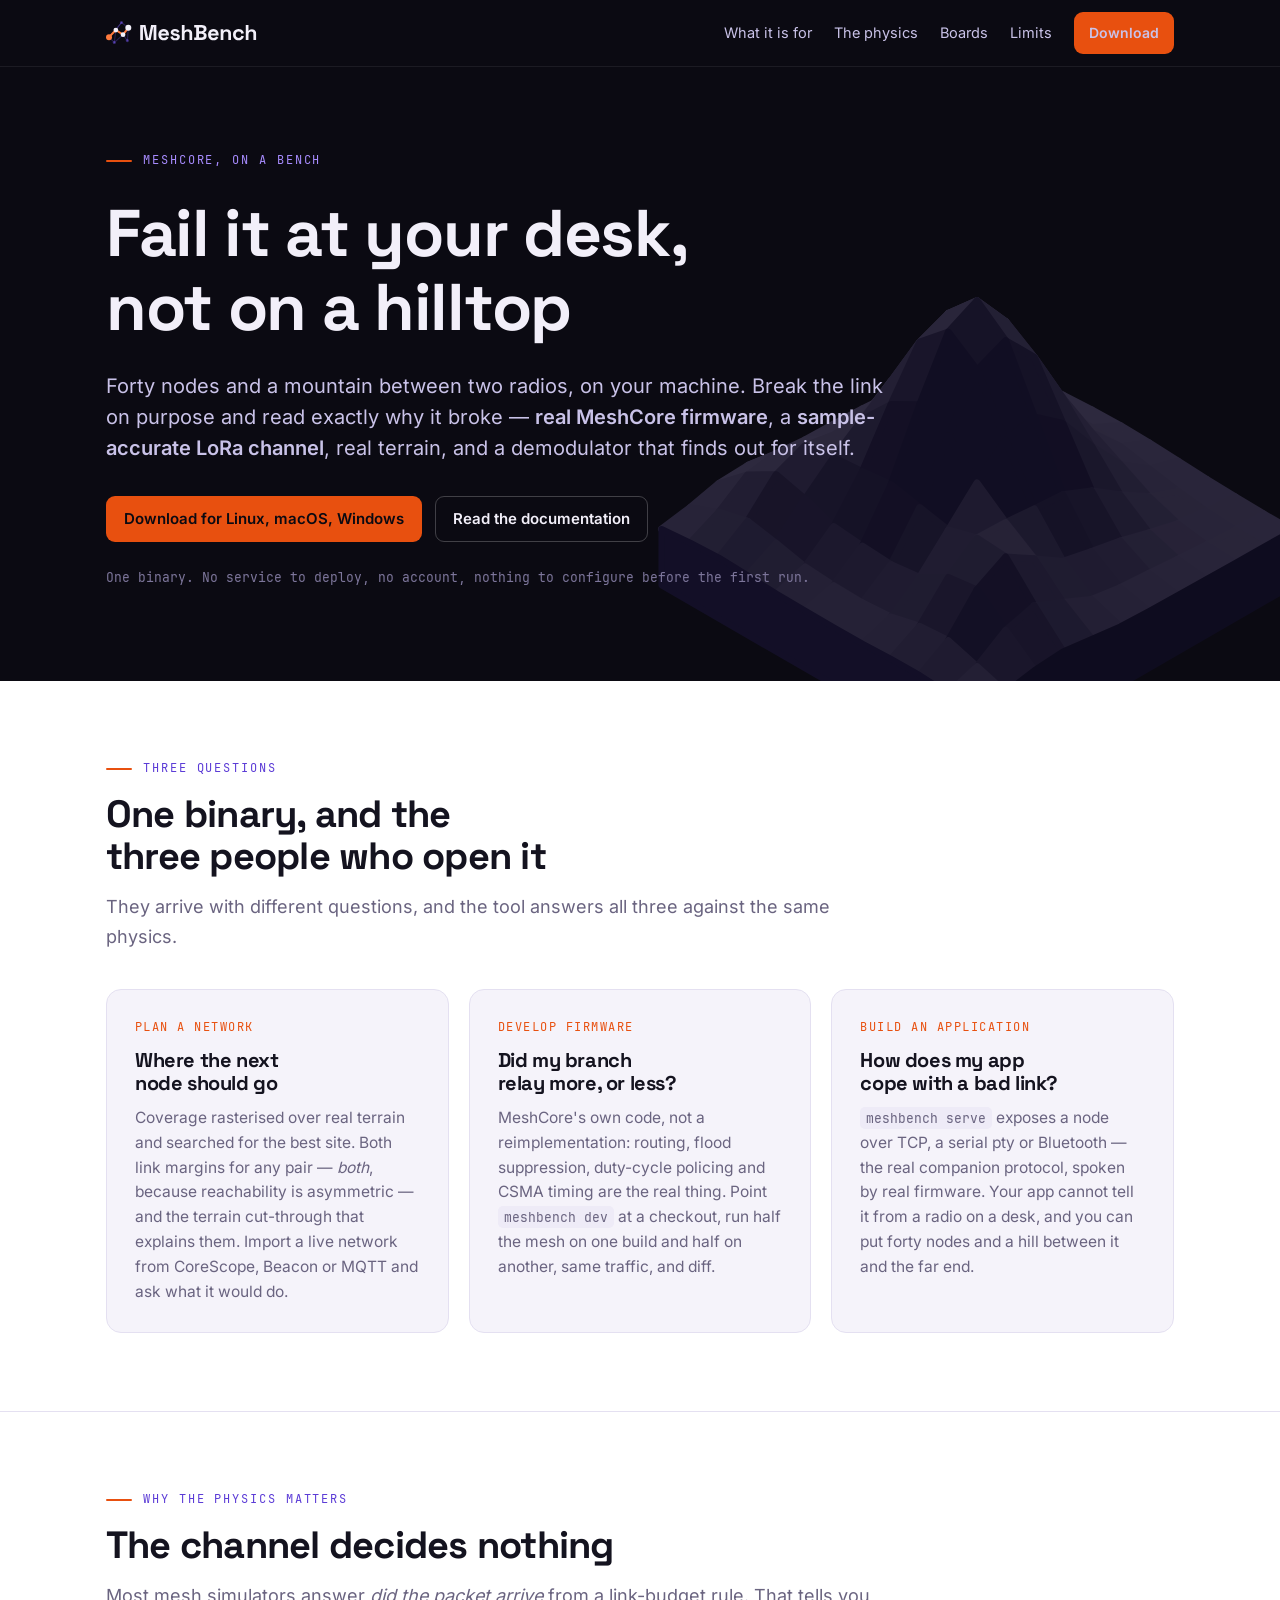
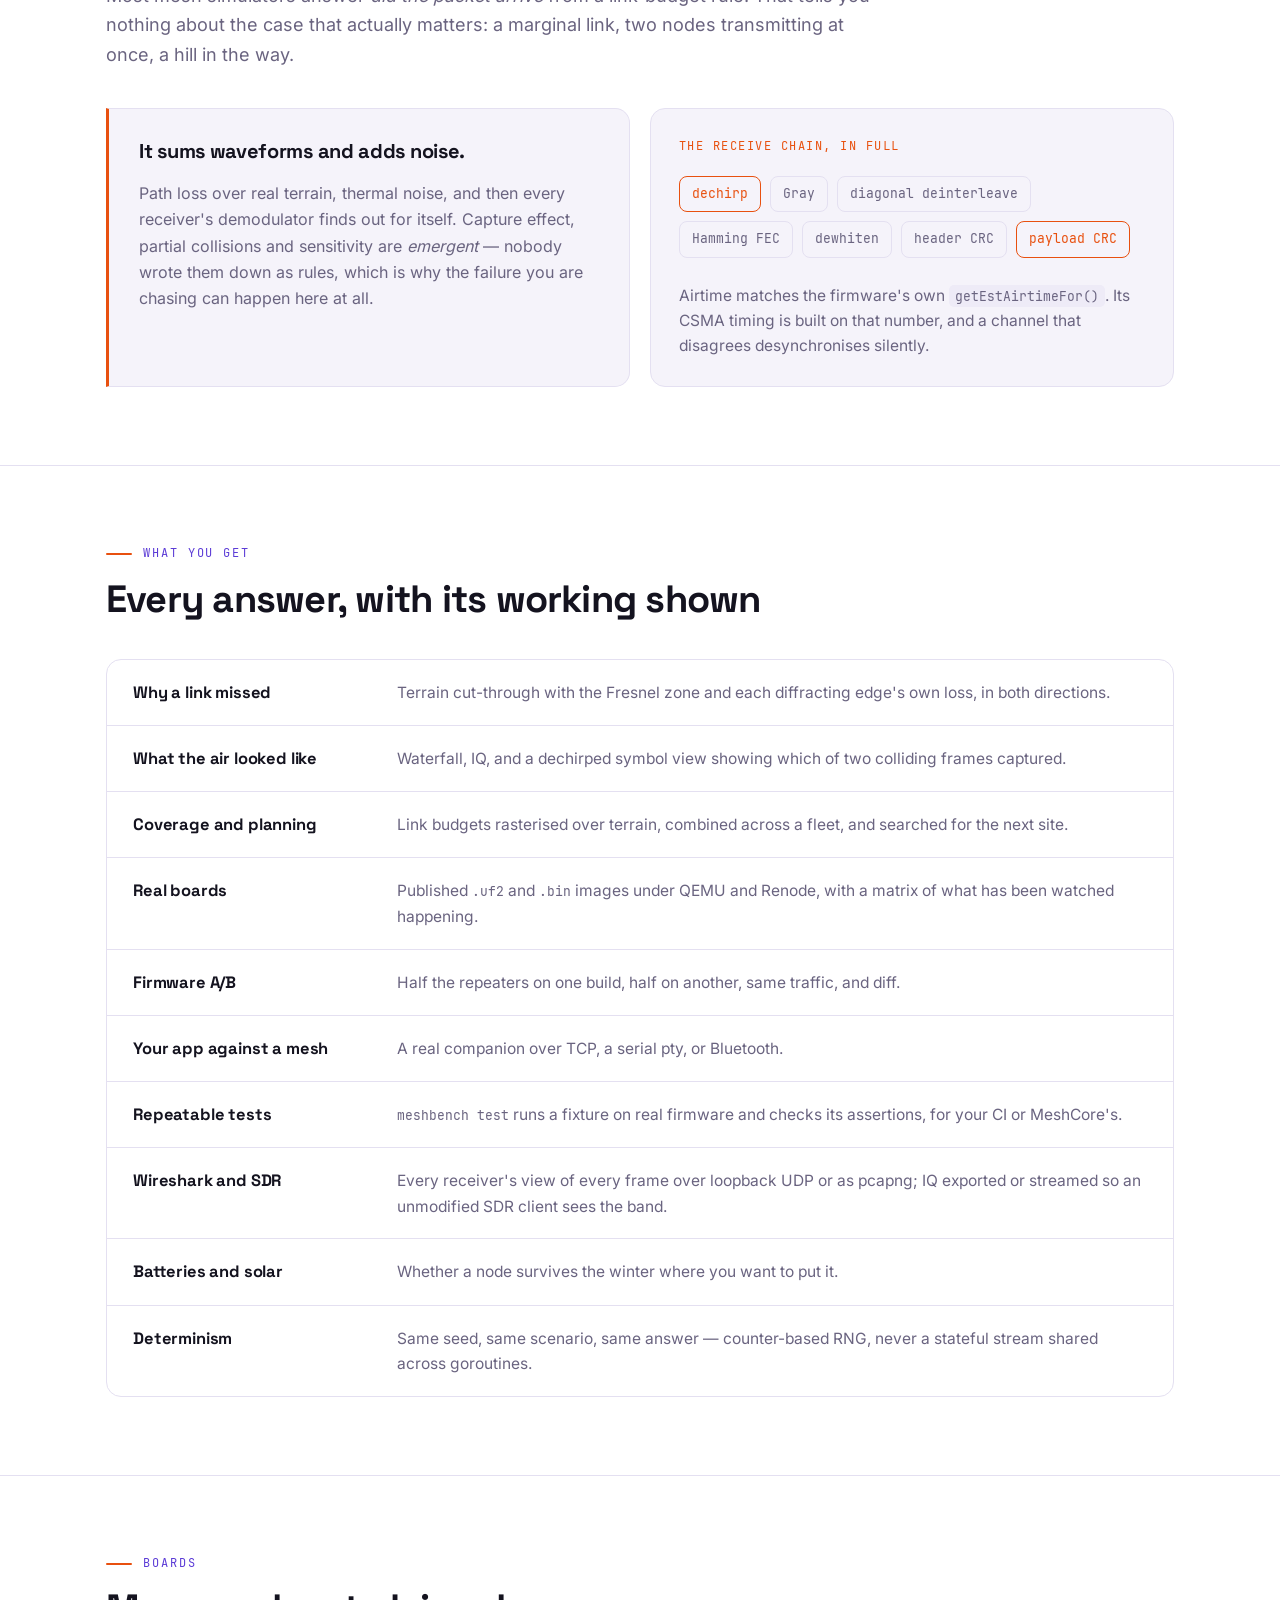
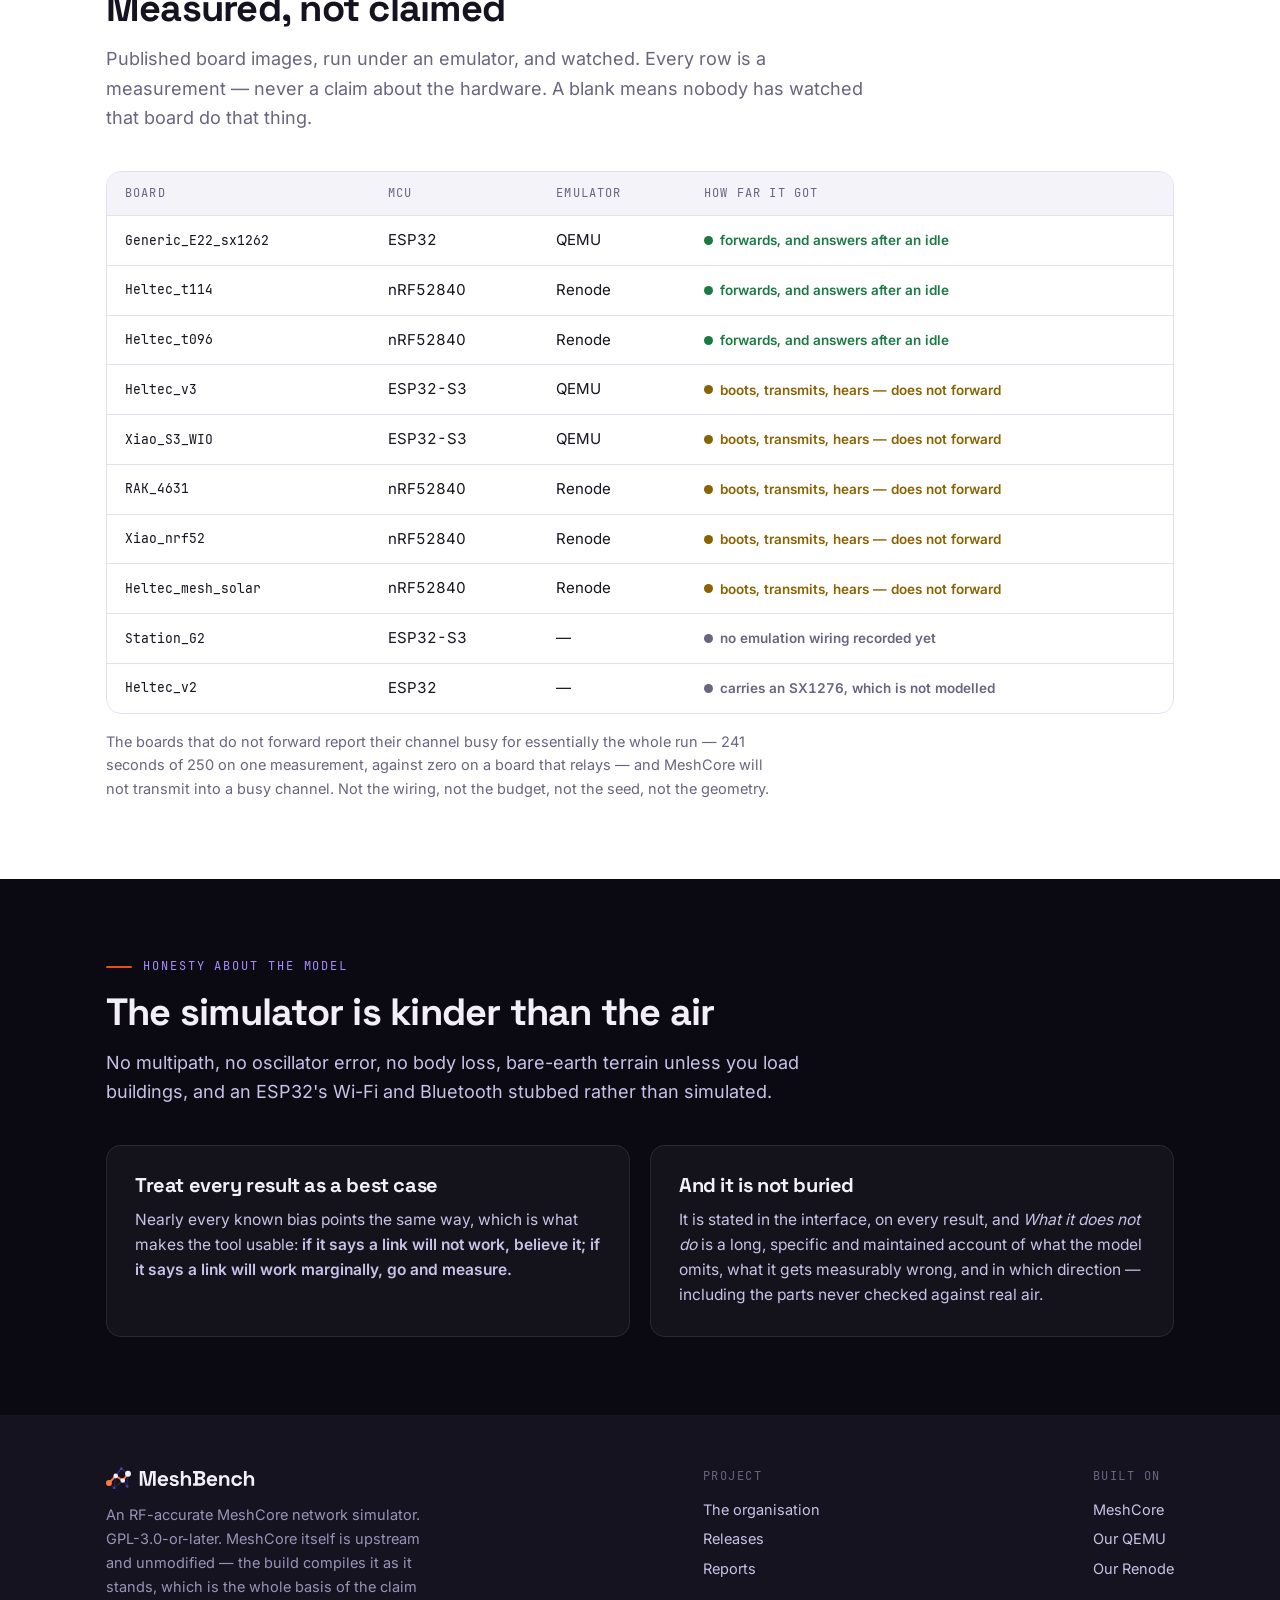
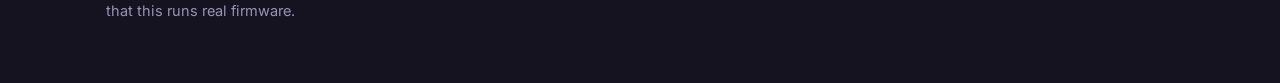
==== commit 8eeee68a: "site: a headline that says what it saves you 'What arrived at the antenna, and why' is the product's" ====
--- a/index.html
+++ b/index.html
@@ -3,7 +3,7 @@
 <head>
 <meta charset="utf-8">
 <meta name="viewport" content="width=device-width, initial-scale=1">
-<title>MeshBench — what arrived at the antenna, and why</title>
+<title>MeshBench — an RF-accurate MeshCore network simulator</title>
 <meta name="description" content="An RF-accurate MeshCore network simulator. Real firmware, a sample-accurate LoRa channel, real terrain, and a channel that decides nothing.">
 <link rel="icon" href="brand/favicon.svg" type="image/svg+xml">
 <meta name="theme-color" content="#0B0A12">
@@ -175,11 +175,11 @@
 </svg></div>
   <div class="wrap">
     <div class="eyebrow">MeshCore, on a bench</div>
-    <h1>What arrived at the antenna, and why</h1>
-    <p class="lede">MeshBench runs <strong>real MeshCore firmware</strong> against a
-      <strong>sample-accurate LoRa baseband channel</strong> over real terrain. Not a packet
-      model with extra steps — a channel that sums waveforms, adds noise, and leaves the
-      deciding to each receiver's demodulator.</p>
+    <h1>Fail it at your desk,<br>not on a hilltop</h1>
+    <p class="lede">Forty nodes and a mountain between two radios, on your machine. Break the link
+      on purpose and read exactly why it broke — <strong>real MeshCore firmware</strong>, a
+      <strong>sample-accurate LoRa channel</strong>, real terrain, and a demodulator that finds
+      out for itself.</p>
     <div class="cta">
       <a class="btn btn-primary" href="https://github.com/MeshBench/meshbench/releases/latest">Download for Linux, macOS, Windows</a>
       <a class="btn btn-ghost" href="https://github.com/MeshBench/meshbench-docs">Read the documentation</a>
--- a/styles.css
+++ b/styles.css
@@ -79,7 +79,10 @@
 .eyebrow { font-family:var(--mono); font-size:12px; letter-spacing:.16em;
   text-transform:uppercase; color:#A88CFF; display:flex; align-items:center; gap:11px; }
 .eyebrow::before { content:""; width:26px; height:2px; background:var(--signal); border-radius:2px; }
-.hero h1 { font-size:clamp(40px,6.2vw,68px); max-width:15ch; }
+.hero h1 { font-size:clamp(38px,6vw,66px); max-width:19ch; }
+/* The break after the comma is the line's rhythm, not a layout accident - but it
+   is dropped below the width where the second half would not fit anyway. */
+@media (max-width:520px) { .hero h1 br { display:none; } }
 .hero p.lede { font-size:20px; line-height:1.55; color:#C9C2E8; max-width:60ch; }
 .hero .cta { display:flex; flex-wrap:wrap; gap:13px; margin-top:6px; }
 .hero .note { font-family:var(--mono); font-size:12.5px; color:#7D769B; }
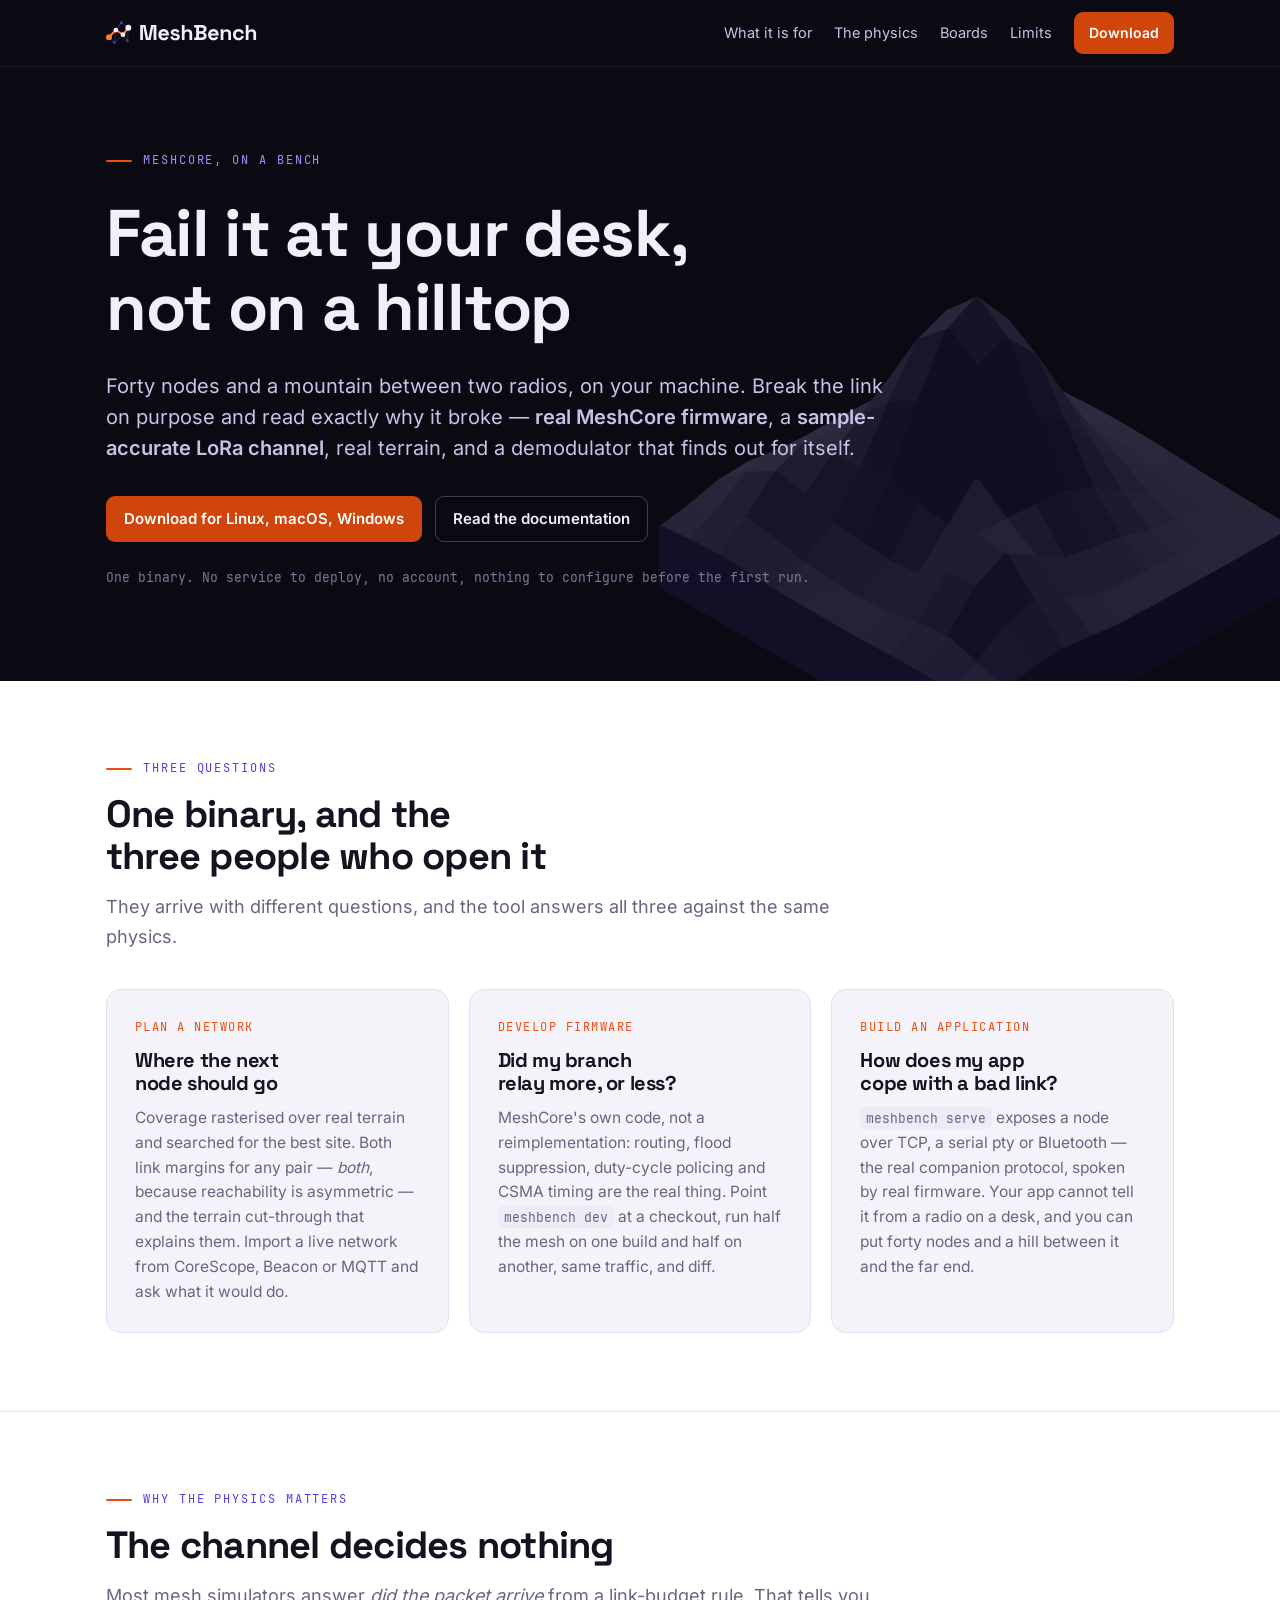
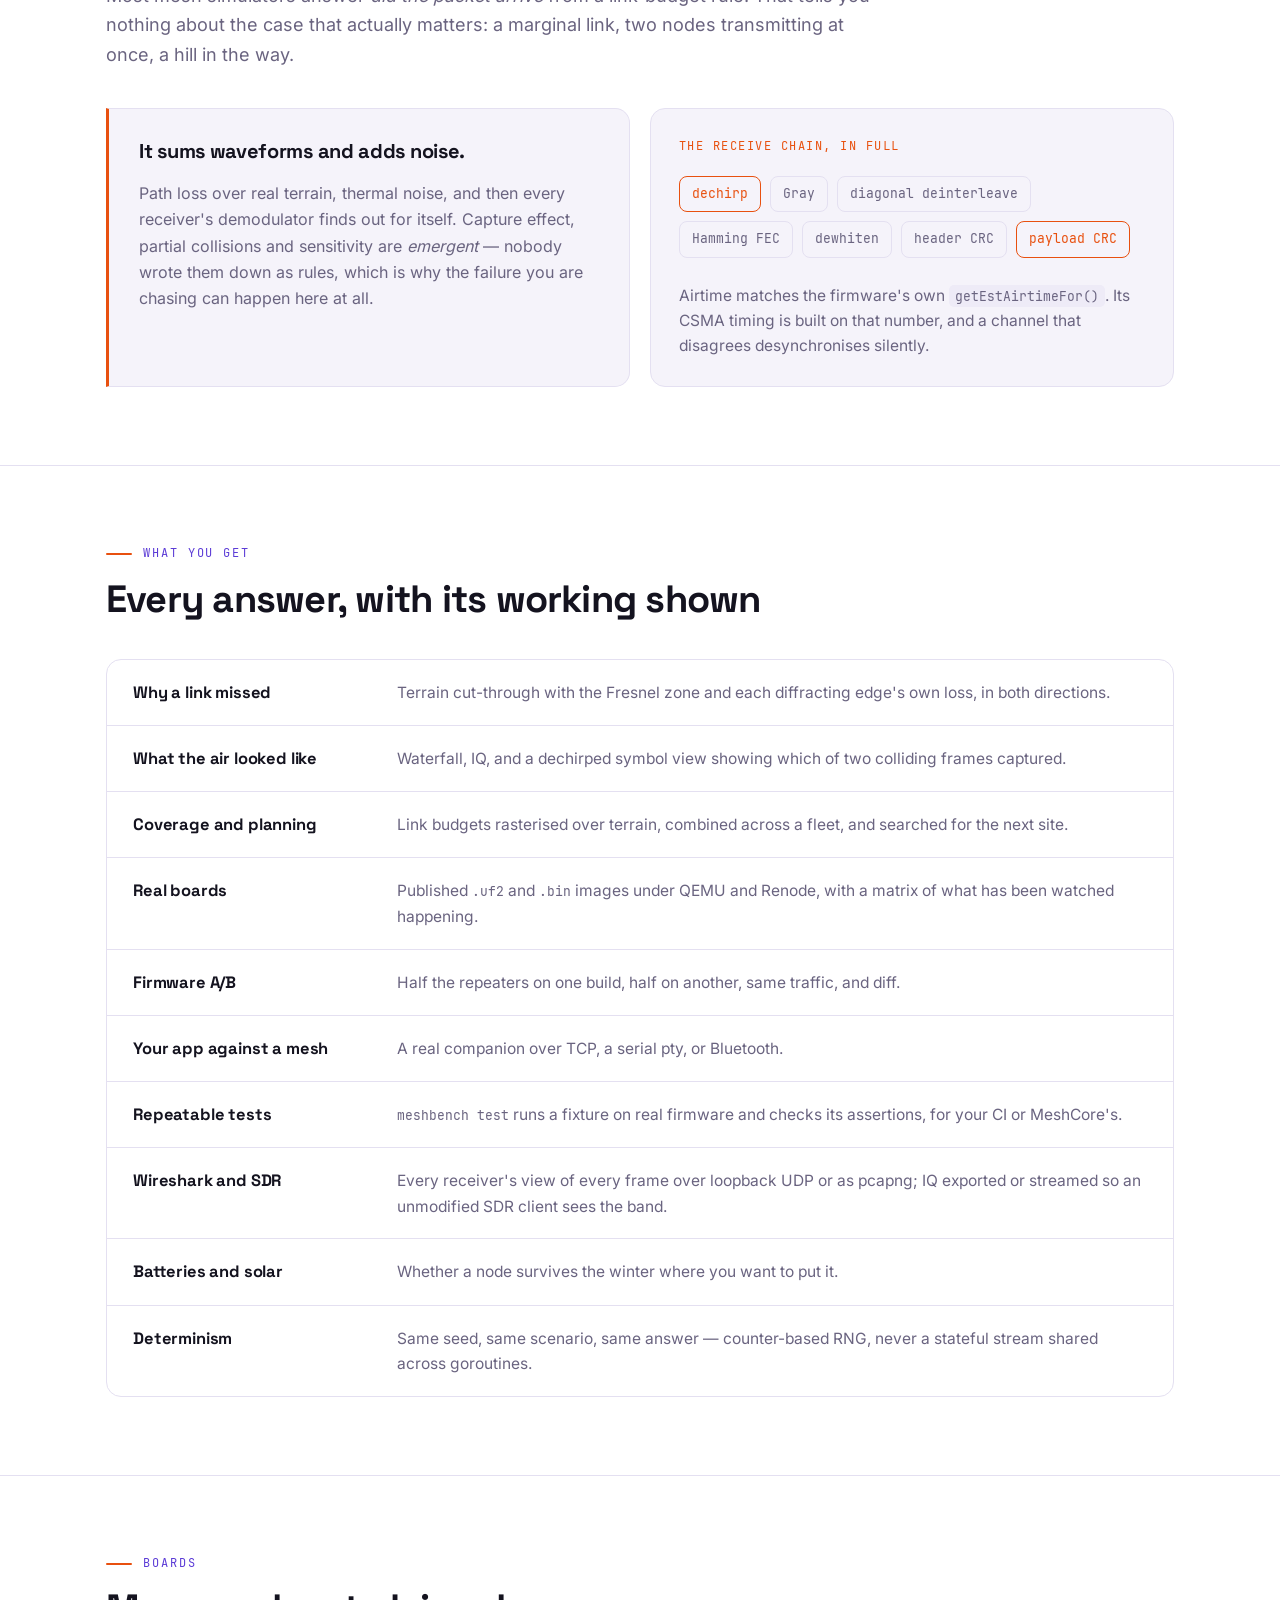
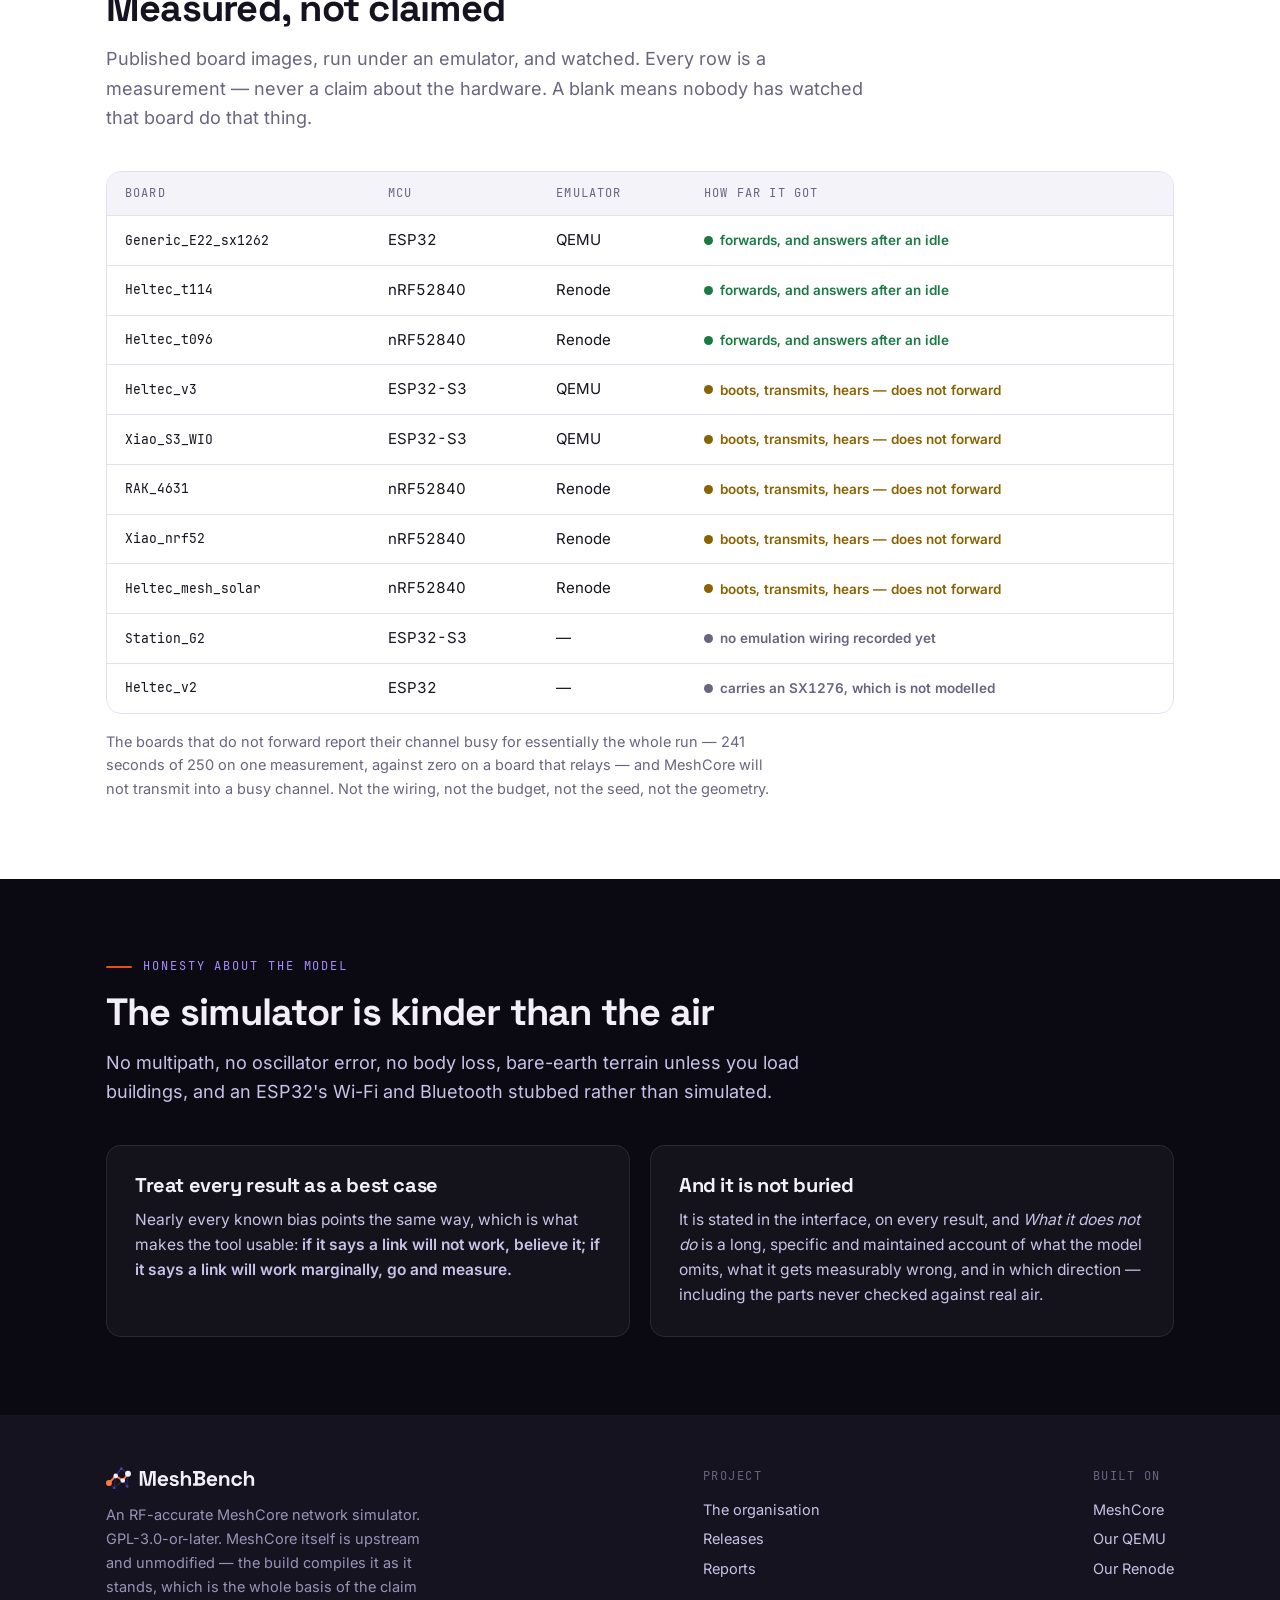
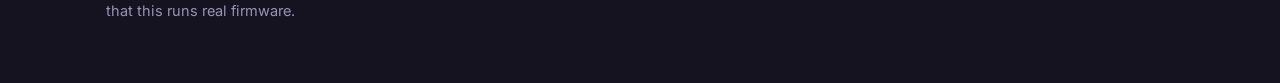
==== commit b4aeb555: "Update index.html" ====
--- a/index.html
+++ b/index.html
@@ -14,7 +14,7 @@
 <link rel="stylesheet" href="styles.css">
 </head>
 <body>
-
+ 
 <header class="masthead">
   <div class="wrap">
     <a class="brand" href="#top" aria-label="MeshBench"><svg xmlns="http://www.w3.org/2000/svg" viewBox="0 0 324.6 49.2" fill="none" stroke-linecap="round" stroke-linejoin="round" role="img" aria-label="MeshBench"><g transform="translate(-6.25,-11.31) scale(1.3300)">
--- a/styles.css
+++ b/styles.css
@@ -6,6 +6,11 @@
   --ink:#14131F; --dim:#6A6480; --line:#E4E0F1; --bg:#FFFFFF;
   --panel:#F5F3FA; --sunk:#EEEBF7;
   --signal:#E8500F; --link:#B93B06; --relay:#5B3BD6;
+  /* The filled button does not follow the theme: it always sits on basalt
+     chrome, and its label is white. White on the mark's #E8500F is 3.76:1,
+     which fails AA for a 15px label, so the fill is one step deeper - still
+     plainly Signal, and 4.63:1 under white. */
+  --btn:#D0450B; --btn-hover:#E8500F;
   --pass:#1B7A44; --warn:#8A6200; --fail:#B22232;
   --basalt:#0B0A12; --slate:#15131F;
   --display:"MeshBench Display", ui-sans-serif, system-ui, sans-serif;
@@ -58,13 +63,13 @@
 .masthead .brand { color:#F2EFF9; display:flex; align-items:center; }
 .masthead .brand svg { width:152px; height:auto; display:block; }
 .masthead nav { margin-left:auto; display:flex; gap:22px; align-items:center; }
-.masthead nav a { color:#C9C2E8; text-decoration:none; font-size:14.5px; }
-.masthead nav a:hover { color:#FF7A3D; }
+.masthead nav a:not(.btn) { color:#C9C2E8; text-decoration:none; font-size:14.5px; }
+.masthead nav a:not(.btn):hover { color:#FF7A3D; }
 .btn { display:inline-flex; align-items:center; gap:8px; border-radius:9px;
   padding:10px 17px; font-weight:600; font-size:15px; text-decoration:none;
   font-family:var(--text); border:1px solid transparent; }
-.btn-primary { background:var(--signal); color:#0B0A12; }
-.btn-primary:hover { background:#FF8A3D; }
+.btn-primary { background:var(--btn); color:#FFFFFF; }
+.btn-primary:hover { background:var(--btn-hover); }
 .btn-ghost { border-color:rgba(255,255,255,.22); color:#F2EFF9; }
 .btn-ghost:hover { border-color:#FF7A3D; color:#FF7A3D; }
 .masthead nav .btn { padding:8px 14px; font-size:14px; }
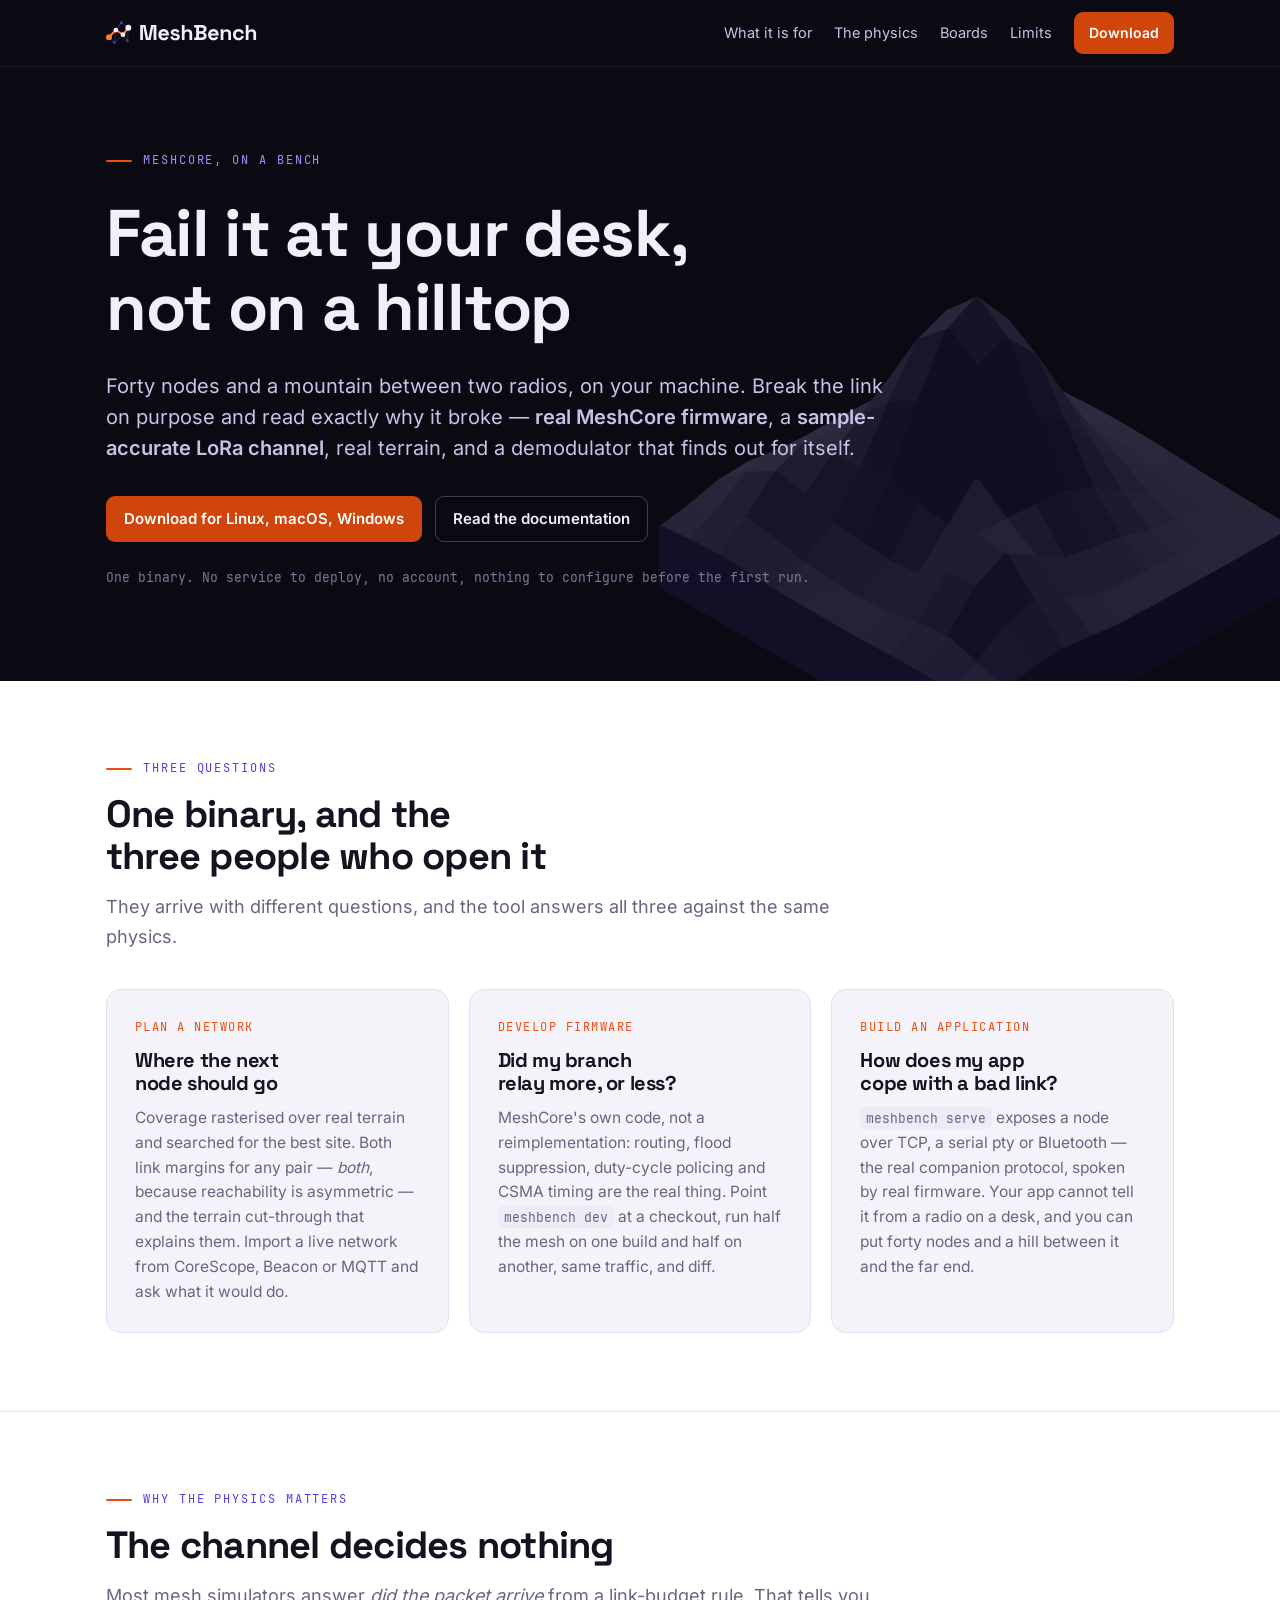
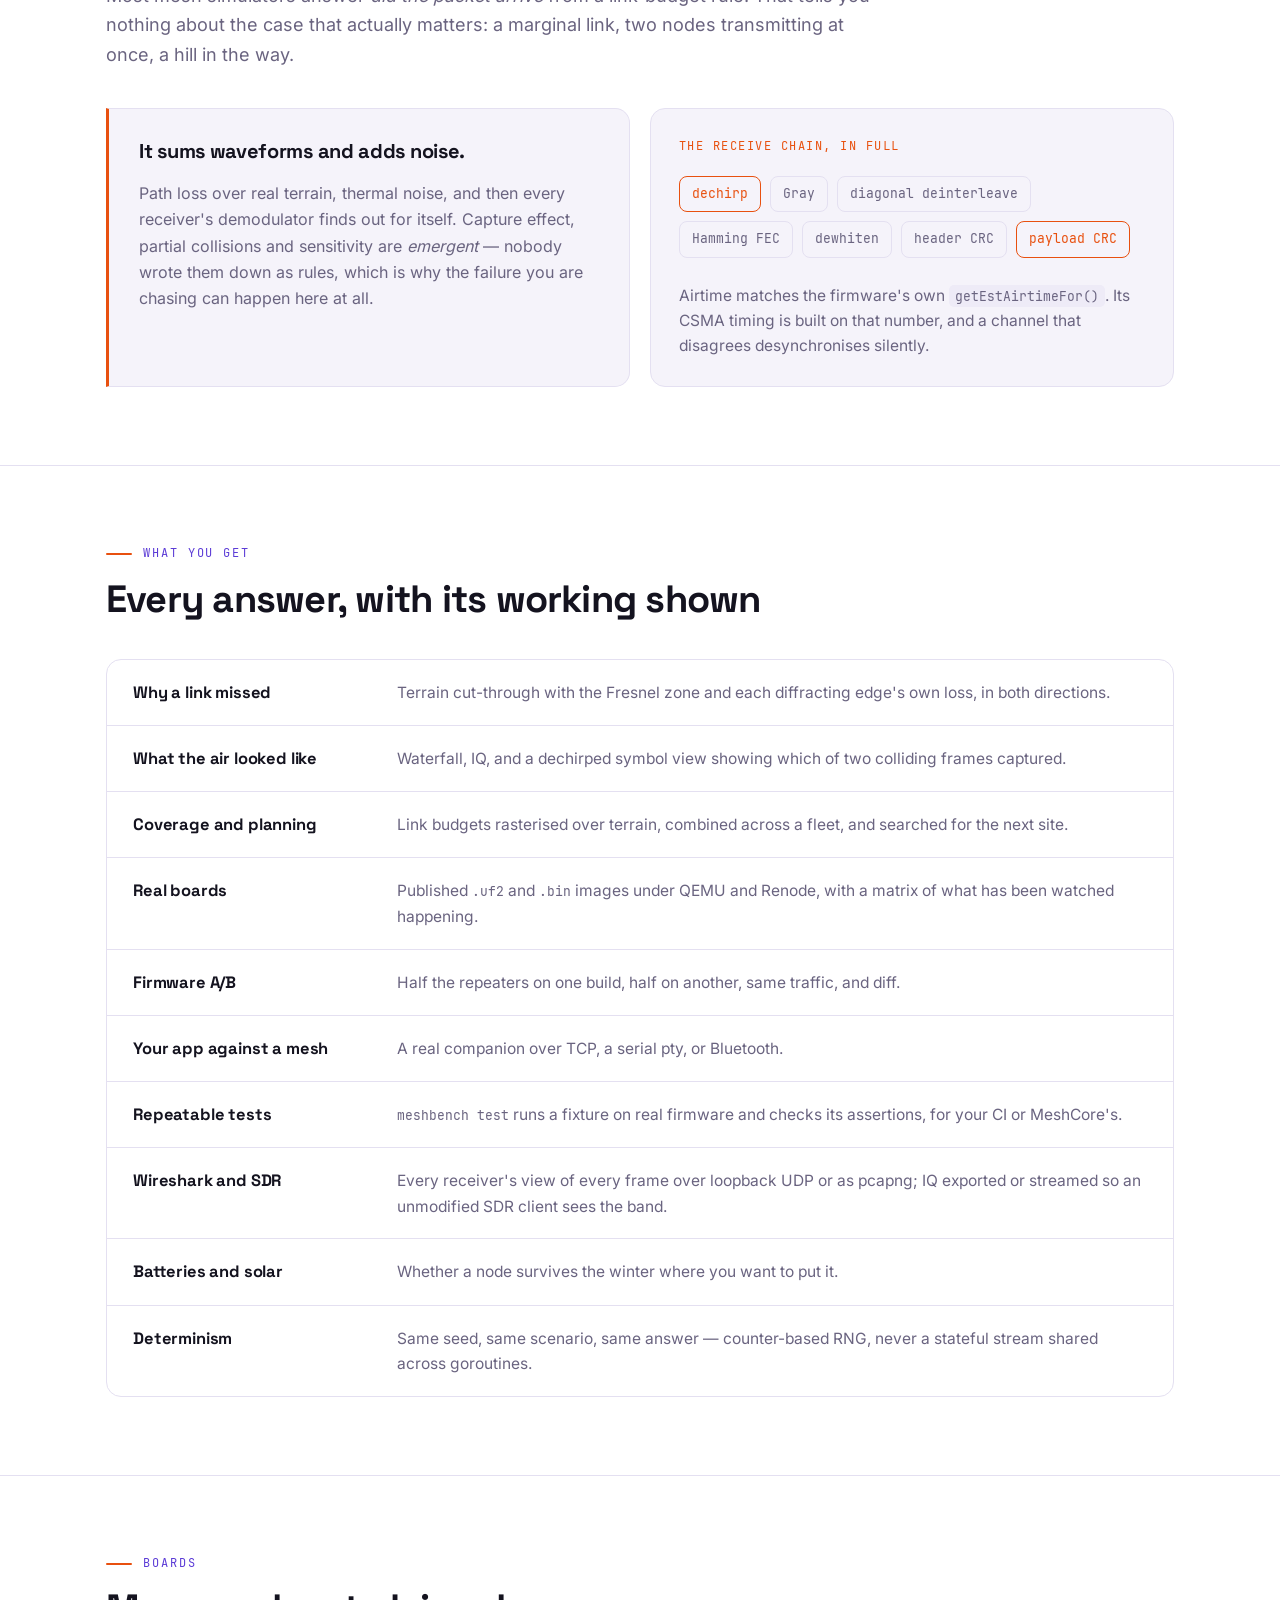
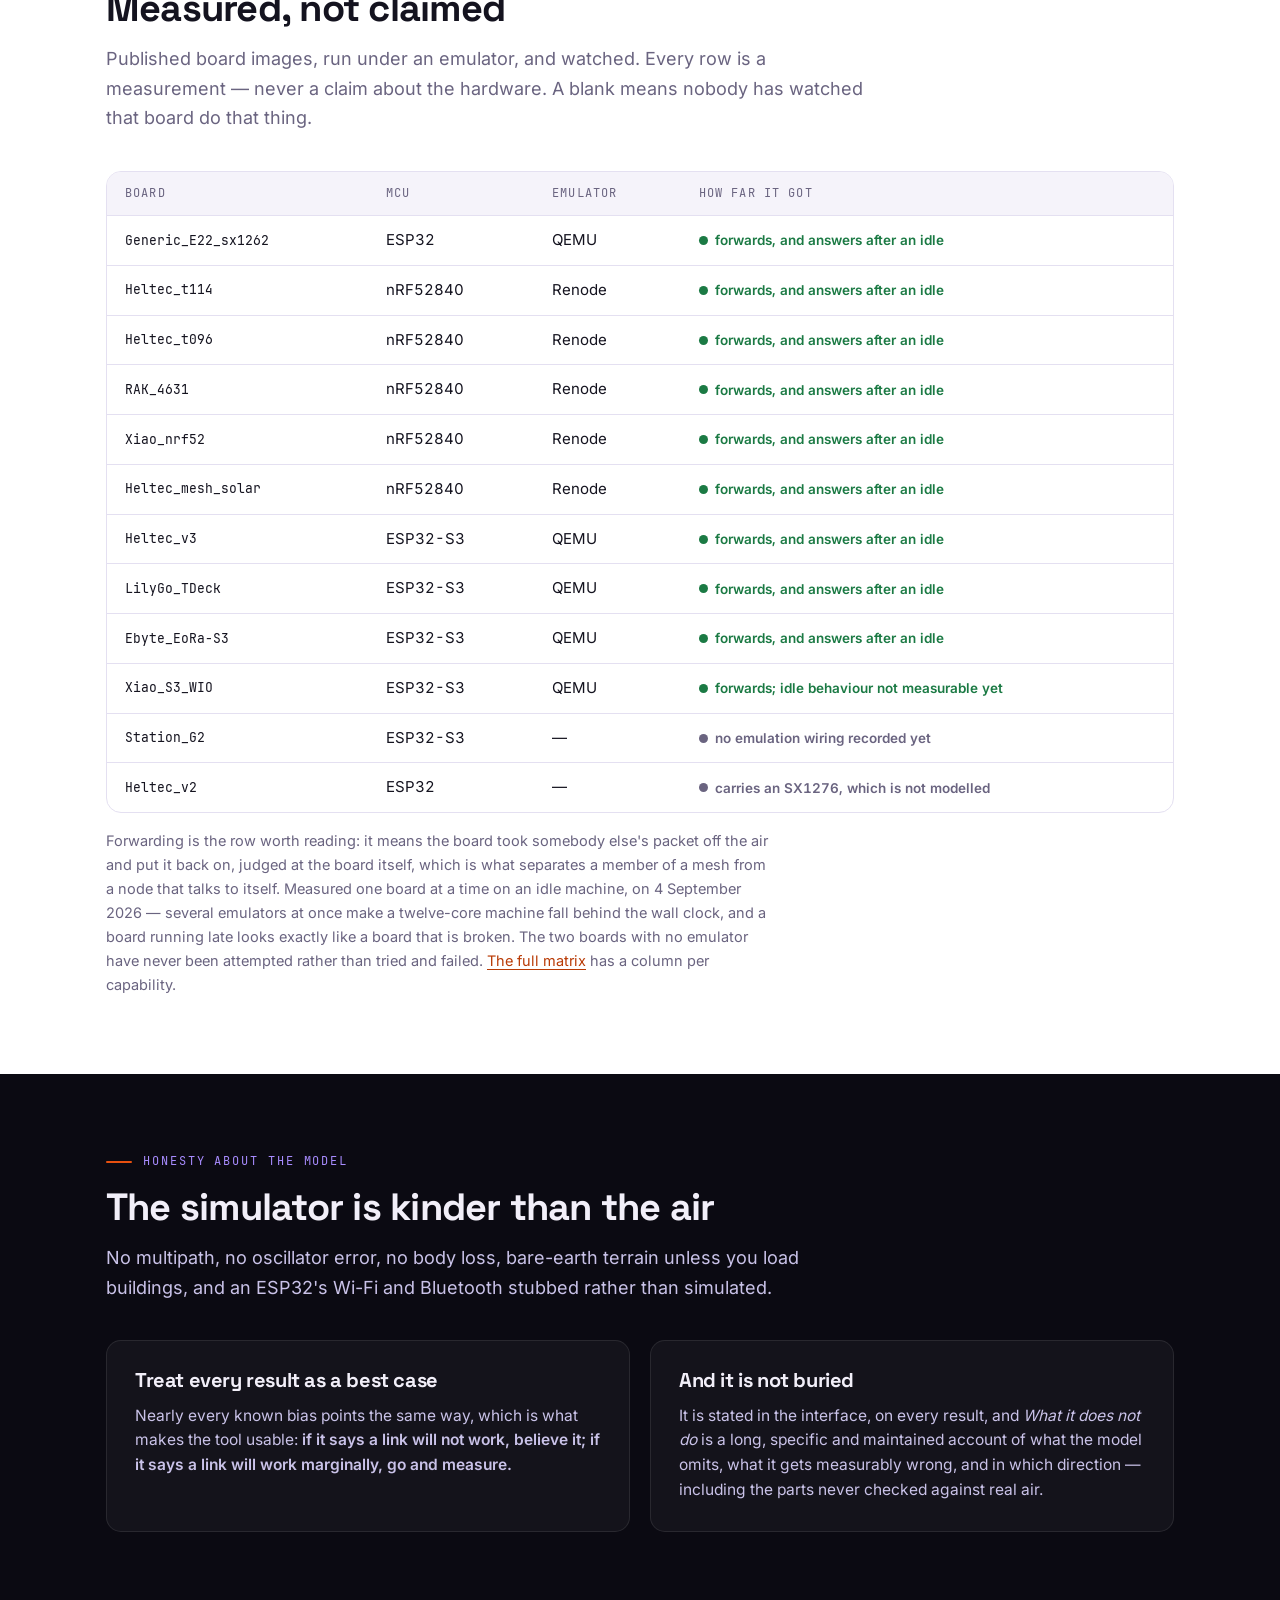
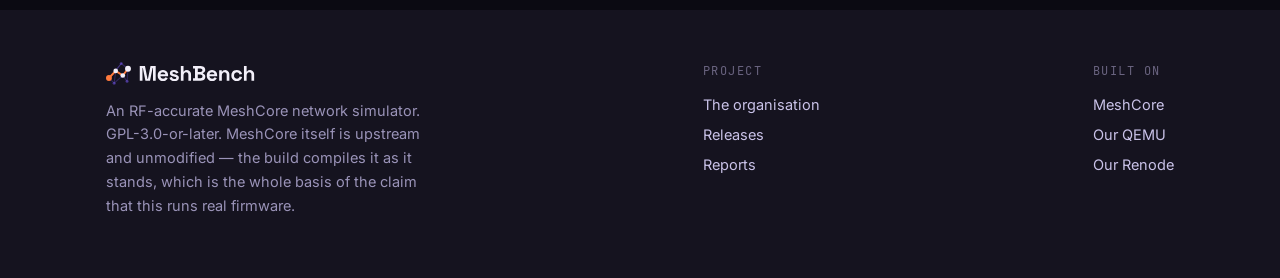
==== commit d8fec4de: "boards: the table says what the boards do now It said five of them boot, transmit, hear and do not f" ====
--- a/index.html
+++ b/index.html
@@ -42,7 +42,7 @@
       <a href="#physics">The physics</a>
       <a href="#boards">Boards</a>
       <a href="#limits">Limits</a>
-      <a class="btn btn-primary" href="https://github.com/MeshBench/meshbench/releases/latest">Download</a>
+      <a class="btn btn-primary" href="/download/">Download</a>
     </nav>
   </div>
 </header>
@@ -181,8 +181,8 @@
       <strong>sample-accurate LoRa channel</strong>, real terrain, and a demodulator that finds
       out for itself.</p>
     <div class="cta">
-      <a class="btn btn-primary" href="https://github.com/MeshBench/meshbench/releases/latest">Download for Linux, macOS, Windows</a>
-      <a class="btn btn-ghost" href="https://github.com/MeshBench/meshbench-docs">Read the documentation</a>
+      <a class="btn btn-primary" href="/download/">Download for Linux, macOS, Windows</a>
+      <a class="btn btn-ghost" href="https://meshbench.github.io/docs/">Read the documentation</a>
     </div>
     <p class="note">One binary. No service to deploy, no account, nothing to configure before the first run.</p>
   </div>
@@ -290,20 +290,26 @@
           <tr><td class="mono">Generic_E22_sx1262</td><td>ESP32</td><td>QEMU</td><td><span class="pill relays">forwards, and answers after an idle</span></td></tr>
           <tr><td class="mono">Heltec_t114</td><td>nRF52840</td><td>Renode</td><td><span class="pill relays">forwards, and answers after an idle</span></td></tr>
           <tr><td class="mono">Heltec_t096</td><td>nRF52840</td><td>Renode</td><td><span class="pill relays">forwards, and answers after an idle</span></td></tr>
-          <tr><td class="mono">Heltec_v3</td><td>ESP32-S3</td><td>QEMU</td><td><span class="pill hears">boots, transmits, hears — does not forward</span></td></tr>
-          <tr><td class="mono">Xiao_S3_WIO</td><td>ESP32-S3</td><td>QEMU</td><td><span class="pill hears">boots, transmits, hears — does not forward</span></td></tr>
-          <tr><td class="mono">RAK_4631</td><td>nRF52840</td><td>Renode</td><td><span class="pill hears">boots, transmits, hears — does not forward</span></td></tr>
-          <tr><td class="mono">Xiao_nrf52</td><td>nRF52840</td><td>Renode</td><td><span class="pill hears">boots, transmits, hears — does not forward</span></td></tr>
-          <tr><td class="mono">Heltec_mesh_solar</td><td>nRF52840</td><td>Renode</td><td><span class="pill hears">boots, transmits, hears — does not forward</span></td></tr>
-          <tr><td class="mono">Station_G2</td><td>ESP32-S3</td><td>—</td><td><span class="pill none">no emulation wiring recorded yet</span></td></tr>
-          <tr><td class="mono">Heltec_v2</td><td>ESP32</td><td>—</td><td><span class="pill none">carries an SX1276, which is not modelled</span></td></tr>
+          <tr><td class="mono">RAK_4631</td><td>nRF52840</td><td>Renode</td><td><span class="pill relays">forwards, and answers after an idle</span></td></tr>
+          <tr><td class="mono">Xiao_nrf52</td><td>nRF52840</td><td>Renode</td><td><span class="pill relays">forwards, and answers after an idle</span></td></tr>
+          <tr><td class="mono">Heltec_mesh_solar</td><td>nRF52840</td><td>Renode</td><td><span class="pill relays">forwards, and answers after an idle</span></td></tr>
+          <tr><td class="mono">Heltec_v3</td><td>ESP32-S3</td><td>QEMU</td><td><span class="pill relays">forwards, and answers after an idle</span></td></tr>
+          <tr><td class="mono">LilyGo_TDeck</td><td>ESP32-S3</td><td>QEMU</td><td><span class="pill relays">forwards, and answers after an idle</span></td></tr>
+          <tr><td class="mono">Ebyte_EoRa-S3</td><td>ESP32-S3</td><td>QEMU</td><td><span class="pill relays">forwards, and answers after an idle</span></td></tr>
+          <tr><td class="mono">Xiao_S3_WIO</td><td>ESP32-S3</td><td>QEMU</td><td><span class="pill relays">forwards; idle behaviour not measurable yet</span></td></tr>
+          <tr><td class="mono">Station_G2</td><td>ESP32-S3</td><td>&mdash;</td><td><span class="pill none">no emulation wiring recorded yet</span></td></tr>
+          <tr><td class="mono">Heltec_v2</td><td>ESP32</td><td>&mdash;</td><td><span class="pill none">carries an SX1276, which is not modelled</span></td></tr>
         </tbody>
       </table>
     </div>
-    <p class="legend">The boards that do not forward report their channel busy for essentially the
-    whole run — 241 seconds of 250 on one measurement, against zero on a board that relays — and
-    MeshCore will not transmit into a busy channel. Not the wiring, not the budget, not the seed,
-    not the geometry.</p>
+    <p class="legend">Forwarding is the row worth reading: it means the board took somebody
+    else's packet off the air and put it back on, judged at the board itself, which is what
+    separates a member of a mesh from a node that talks to itself. Measured one board at a time
+    on an idle machine, on 4 September 2026 &mdash; several emulators at once make a twelve-core
+    machine fall behind the wall clock, and a board running late looks exactly like a board that
+    is broken. The two boards with no emulator have never been attempted rather than tried and
+    failed. <a href="https://meshbench.github.io/docs/emulation.html#which-boards-have-been-run">The
+    full matrix</a> has a column per capability.</p>
   </div>
 </section>
 
@@ -363,7 +369,7 @@
       <h4>Project</h4>
       <a href="https://github.com/MeshBench">The organisation</a>
       <a href="https://github.com/MeshBench/meshbench/releases/latest">Releases</a>
-      <a href="https://github.com/MeshBench/meshbench-reports">Reports</a>
+      <a href="https://meshbench.github.io/meshbench-reports/">Reports</a>
     </div>
     <div class="col">
       <h4>Built on</h4>
